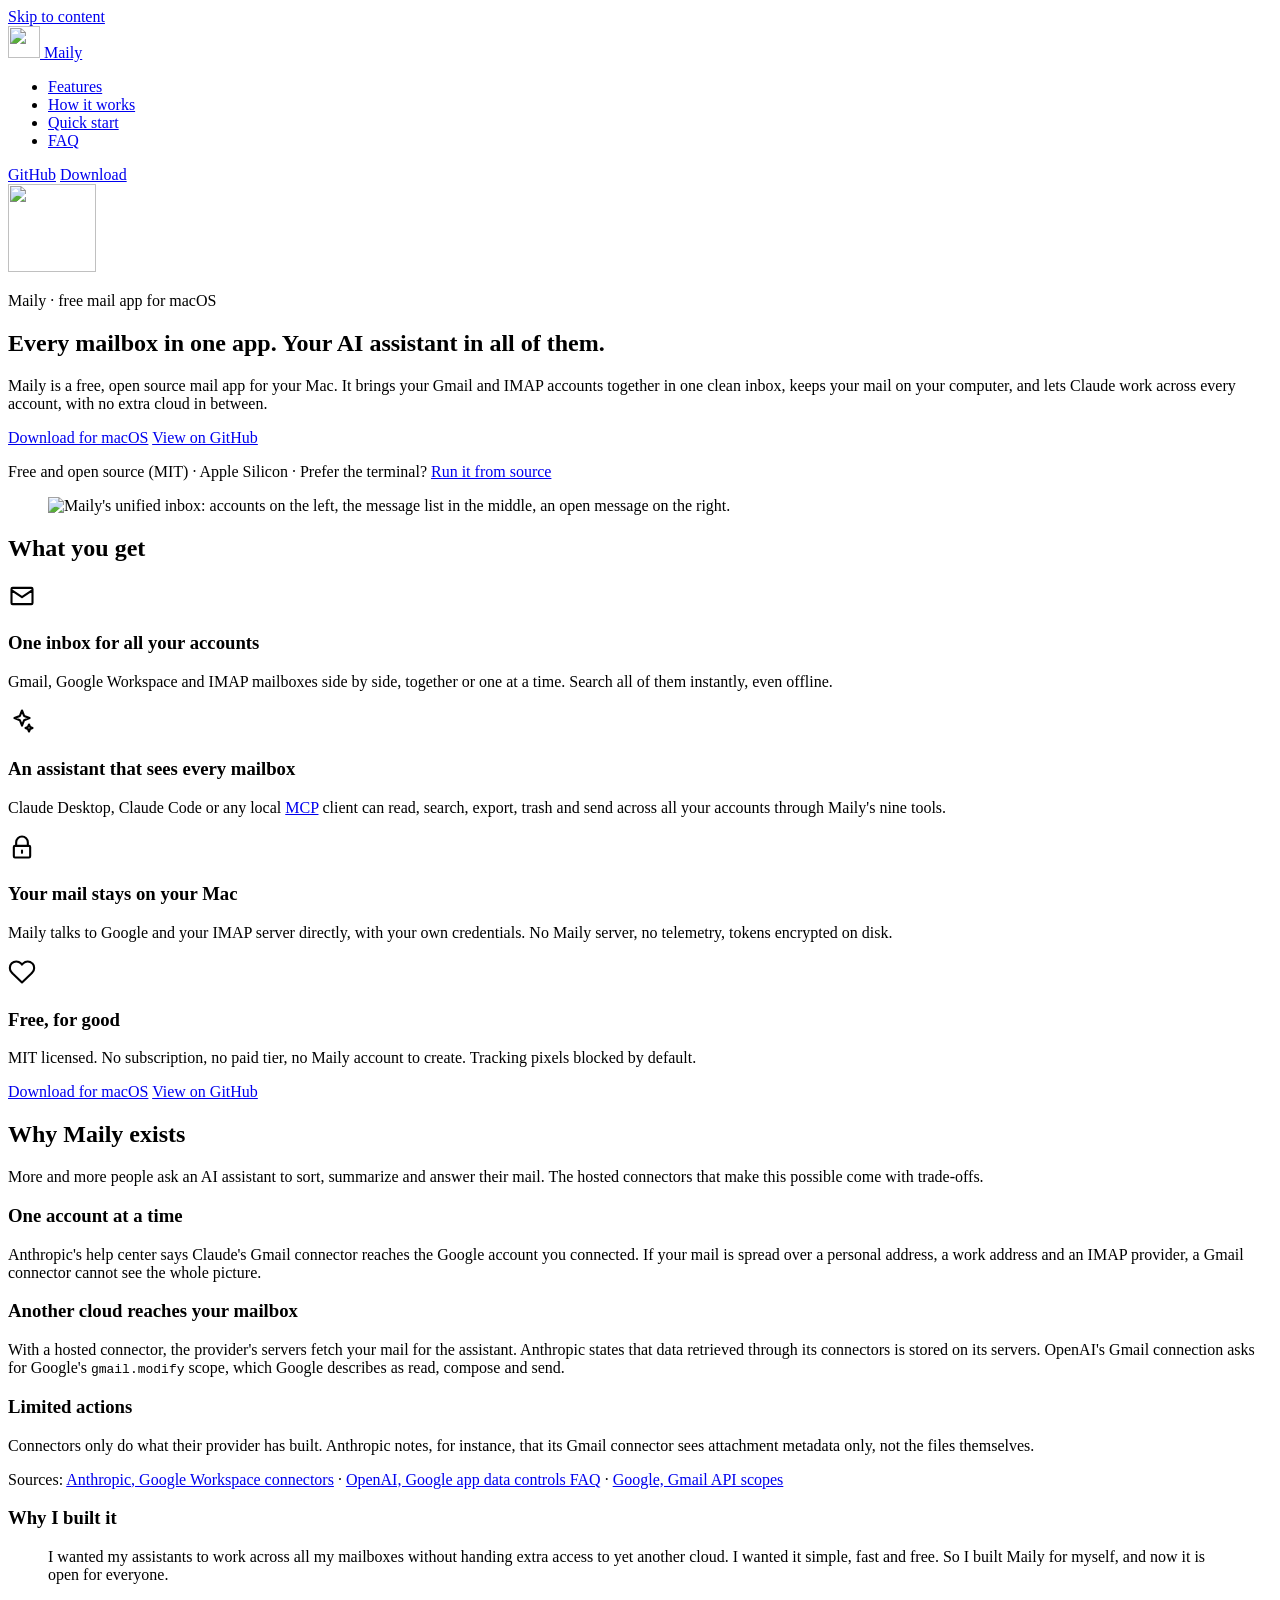
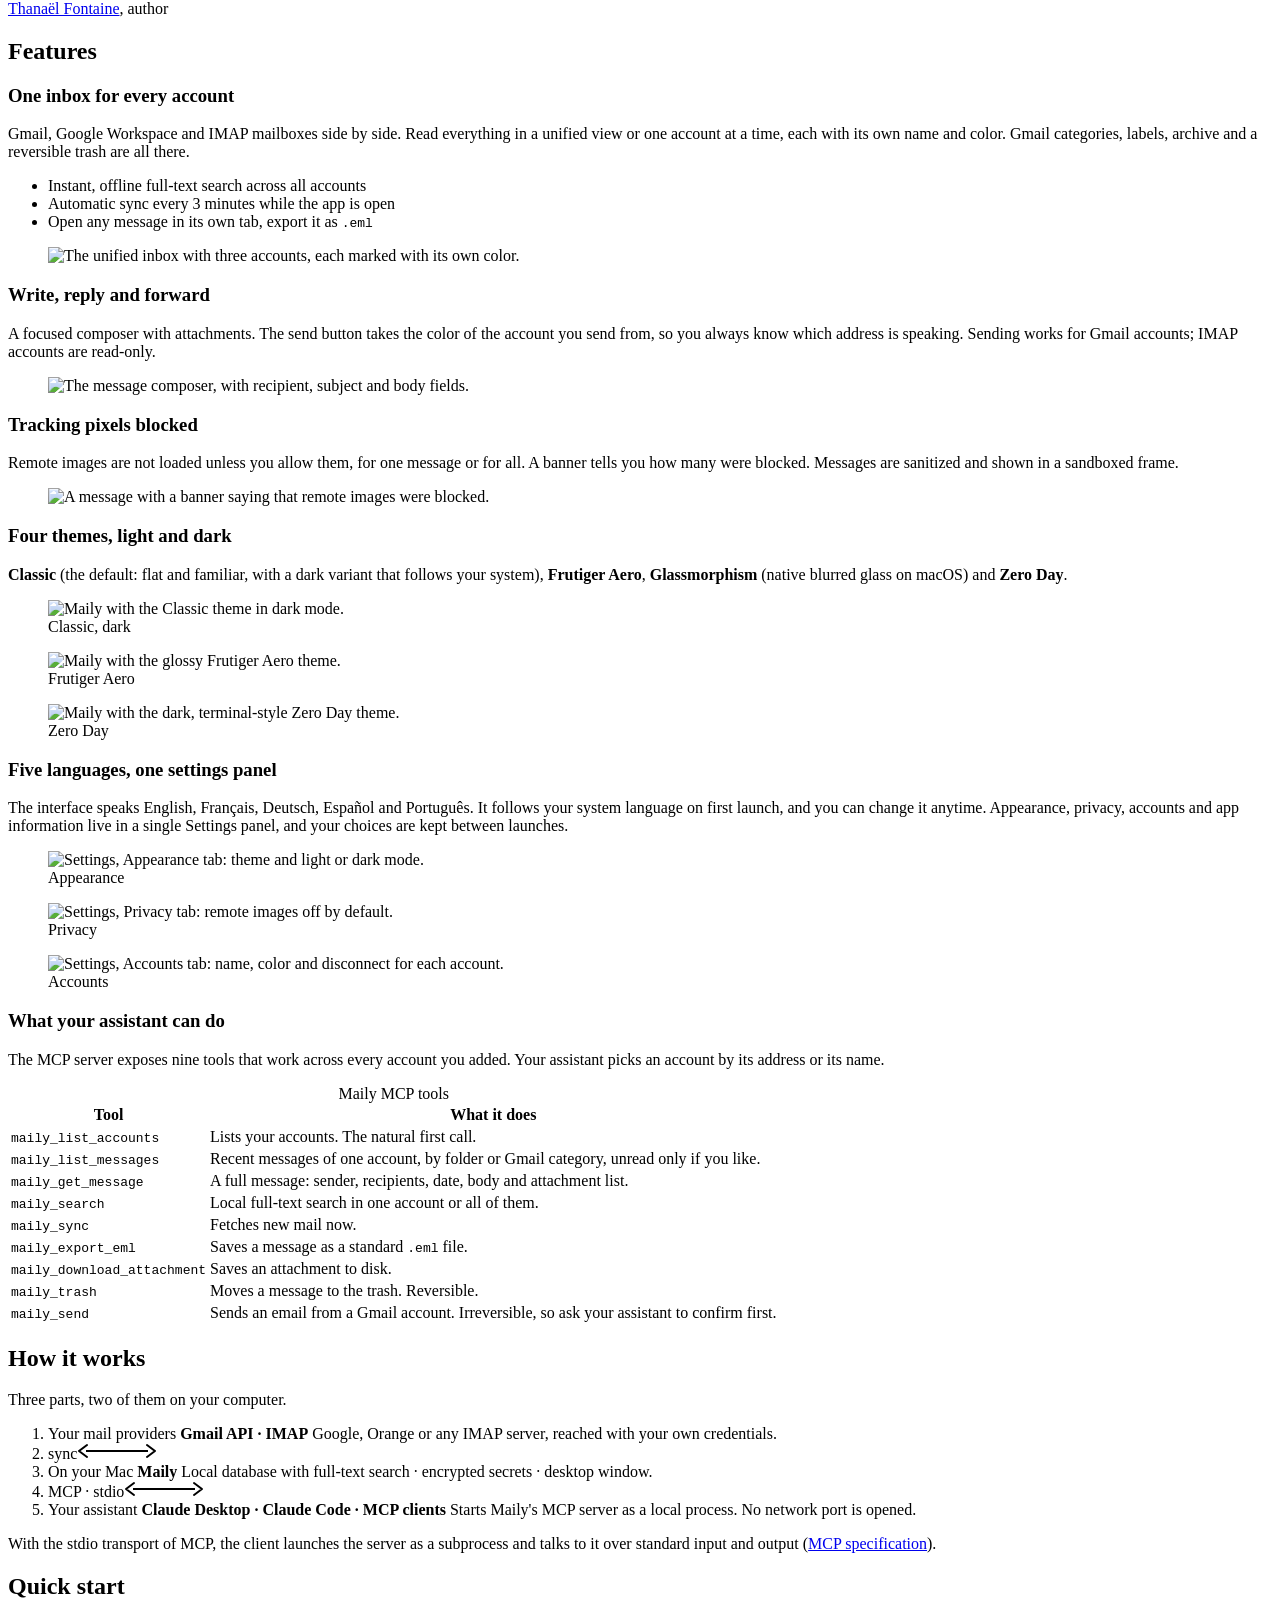
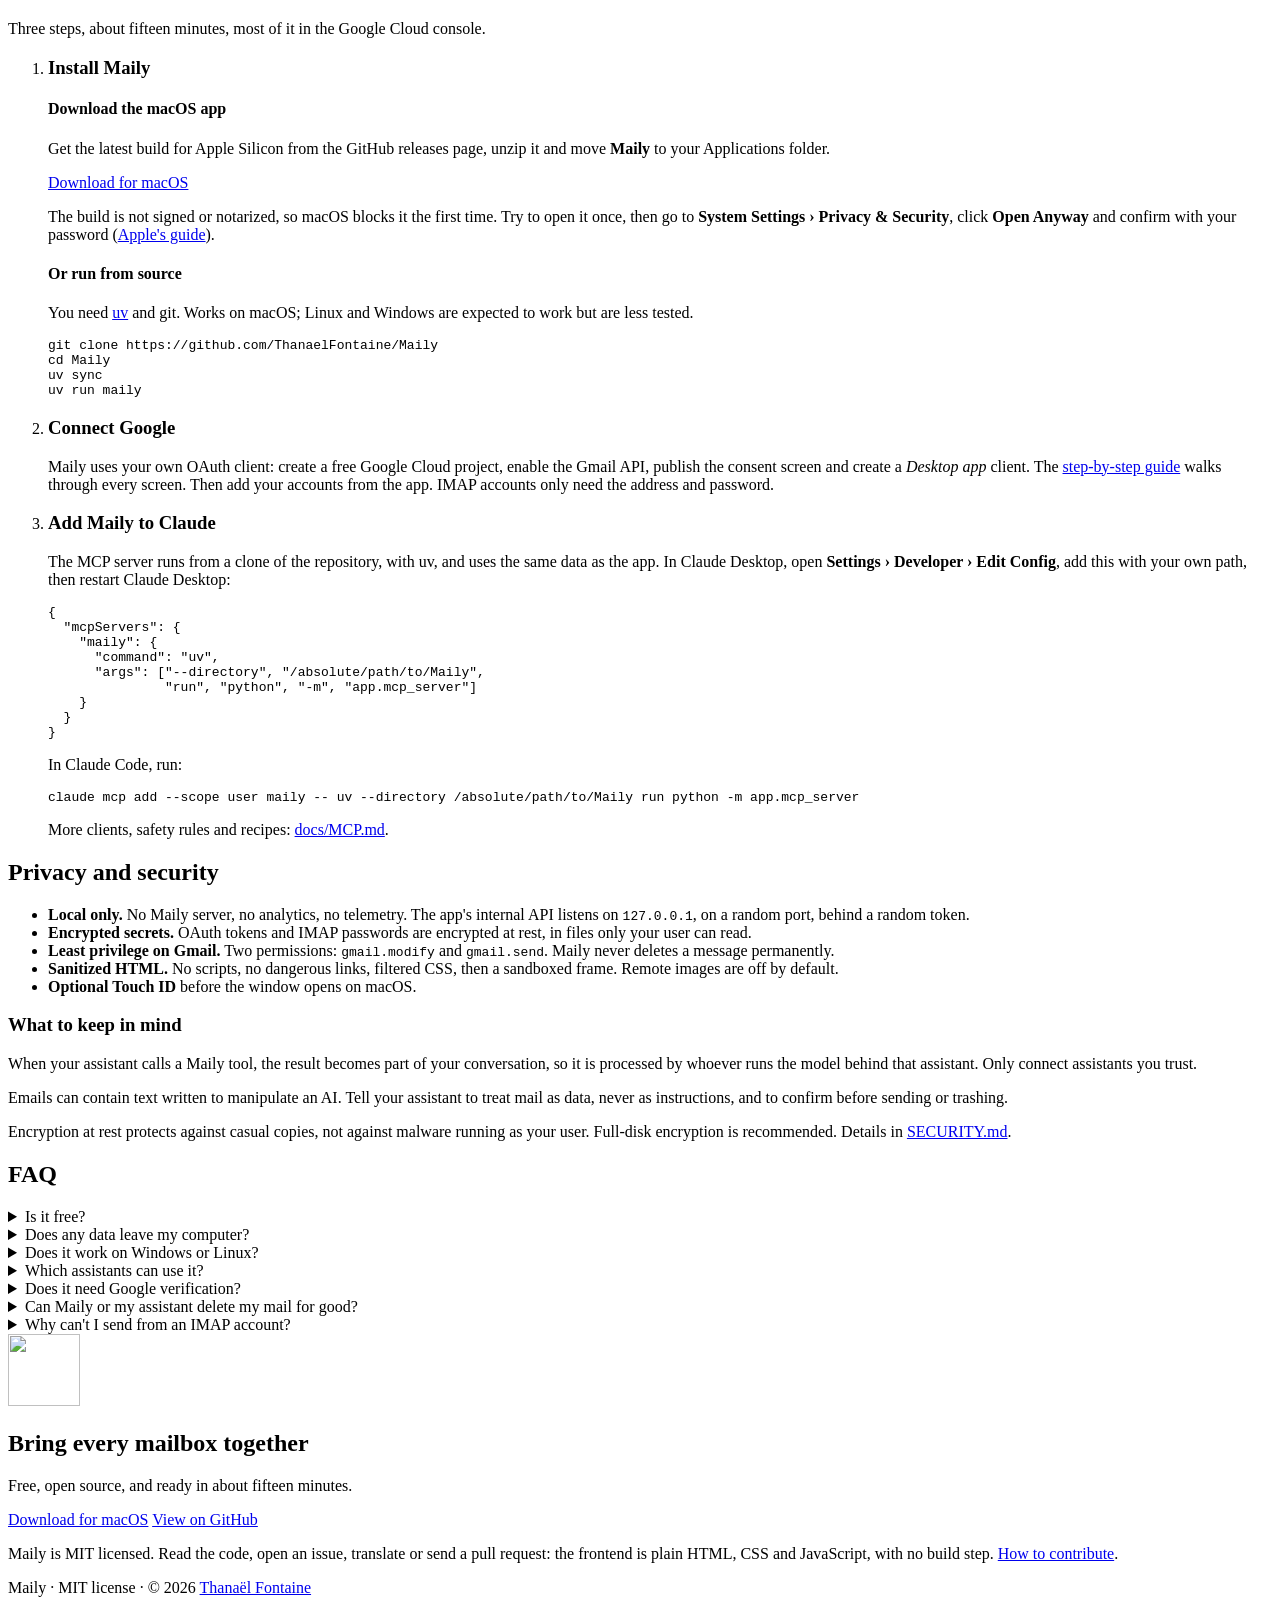
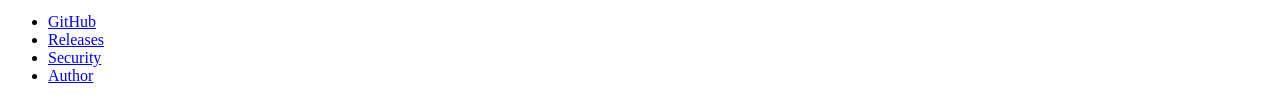
==== site/index.html @ cc97b1cb "Reshape the product page into a download-first narrative The hero now stands on its own (Maily icon," ====
<!doctype html>
<html lang="en">
<head>
  <meta charset="utf-8">
  <meta name="viewport" content="width=device-width, initial-scale=1">
  <title>Maily: every mailbox in one app, your AI assistant in all of them</title>
  <meta name="description" content="Maily is a free, open source mail app for your Mac. One clean inbox for your Gmail and IMAP accounts, your mail kept on your computer, and Claude working across every account through a local MCP server.">
  <link rel="canonical" href="https://maily.thanaelfontaine.eu/">
  <meta name="color-scheme" content="light dark">
  <meta name="theme-color" content="#ffffff" media="(prefers-color-scheme: light)">
  <meta name="theme-color" content="#1f1f1f" media="(prefers-color-scheme: dark)">
  <link rel="icon" href="/favicon.ico" sizes="any">
  <link rel="icon" href="/assets/favicon-32.png" type="image/png" sizes="32x32">
  <link rel="apple-touch-icon" href="/apple-touch-icon.png">

  <meta property="og:type" content="website">
  <meta property="og:site_name" content="Maily">
  <meta property="og:title" content="Maily: every mailbox in one app, your AI assistant in all of them">
  <meta property="og:description" content="A free, open source desktop mail app for Gmail and IMAP, with a local MCP server for Claude and other MCP clients.">
  <meta property="og:url" content="https://maily.thanaelfontaine.eu/">
  <meta property="og:image" content="https://maily.thanaelfontaine.eu/assets/og-image.png">
  <meta property="og:image:width" content="1200">
  <meta property="og:image:height" content="630">
  <meta property="og:image:alt" content="Maily: every mailbox in one app. Your AI assistant in all of them.">
  <meta name="twitter:card" content="summary_large_image">
  <meta name="twitter:title" content="Maily: every mailbox in one app, your AI assistant in all of them">
  <meta name="twitter:description" content="A free, open source desktop mail app for Gmail and IMAP, with a local MCP server for Claude and other MCP clients.">
  <meta name="twitter:image" content="https://maily.thanaelfontaine.eu/assets/og-image.png">
  <meta name="twitter:image:alt" content="Maily: every mailbox in one app. Your AI assistant in all of them.">

  <link rel="stylesheet" href="/styles.css">

  <script type="application/ld+json">
  {
    "@context": "https://schema.org",
    "@type": "SoftwareApplication",
    "name": "Maily",
    "description": "Free, open source desktop mail app for Gmail and IMAP that keeps your mail on your computer and exposes a local MCP server for AI assistants.",
    "url": "https://maily.thanaelfontaine.eu/",
    "image": "https://maily.thanaelfontaine.eu/assets/og-image.png",
    "screenshot": "https://maily.thanaelfontaine.eu/assets/classic-light.png",
    "applicationCategory": "CommunicationApplication",
    "operatingSystem": "macOS",
    "downloadUrl": "https://github.com/ThanaelFontaine/Maily/releases/latest",
    "license": "https://opensource.org/licenses/MIT",
    "isAccessibleForFree": true,
    "offers": {
      "@type": "Offer",
      "price": "0",
      "priceCurrency": "EUR"
    },
    "author": {
      "@type": "Person",
      "name": "Thanaël Fontaine",
      "url": "https://thanaelfontaine.eu"
    },
    "codeRepository": "https://github.com/ThanaelFontaine/Maily"
  }
  </script>
</head>
<body>
  <a class="skip" href="#main">Skip to content</a>

  <header class="topbar">
    <div class="wrap topbar-in">
      <a class="brand" href="/" aria-label="Maily, home">
        <img src="/assets/logo-96.png" width="32" height="32" alt="">
        <span>Maily</span>
      </a>
      <nav aria-label="Main">
        <ul class="nav">
          <li><a href="#features">Features</a></li>
          <li><a href="#how">How it works</a></li>
          <li><a href="#start">Quick start</a></li>
          <li><a href="#faq">FAQ</a></li>
        </ul>
      </nav>
      <div class="topbar-cta">
        <a class="btn btn-ghost btn-sm" href="https://github.com/ThanaelFontaine/Maily">GitHub</a>
        <a class="btn btn-primary btn-sm" href="https://github.com/ThanaelFontaine/Maily/releases/latest">Download</a>
      </div>
    </div>
  </header>

  <main id="main">

    <section class="hero" aria-labelledby="hero-title">
      <div class="wrap">
        <img class="hero-icon" src="/assets/icon-192.png" width="88" height="88" alt="">
        <p class="eyebrow">Maily · free mail app for macOS</p>
        <h1 id="hero-title">Every mailbox in one app. Your AI assistant in all of them.</h1>
        <p class="lead">Maily is a free, open source mail app for your Mac. It brings your Gmail and IMAP accounts together in one clean inbox, keeps your mail on your computer, and lets Claude work across every account, with no extra cloud in between.</p>
        <div class="cta">
          <a class="btn btn-primary btn-lg" href="https://github.com/ThanaelFontaine/Maily/releases/latest">Download for macOS</a>
          <a class="btn btn-ghost btn-lg" href="https://github.com/ThanaelFontaine/Maily">View on GitHub</a>
        </div>
        <p class="fine">Free and open source (MIT) · Apple Silicon · Prefer the terminal? <a href="#start">Run it from source</a></p>
        <figure class="hero-shot">
          <picture>
            <source srcset="/assets/classic-dark.png" media="(prefers-color-scheme: dark)">
            <img src="/assets/classic-light.png" width="1280" height="800" alt="Maily's unified inbox: accounts on the left, the message list in the middle, an open message on the right." fetchpriority="high">
          </picture>
        </figure>
      </div>
    </section>

    <section class="band" id="benefits" aria-labelledby="benefits-title">
      <div class="wrap">
        <h2 id="benefits-title">What you get</h2>
        <div class="benefits">
          <article class="benefit">
            <svg class="b-icon" viewBox="0 0 24 24" width="28" height="28" aria-hidden="true" focusable="false"><path d="M3 7l9 6 9-6M4 5h16a1 1 0 0 1 1 1v12a1 1 0 0 1-1 1H4a1 1 0 0 1-1-1V6a1 1 0 0 1 1-1z" fill="none" stroke="currentColor" stroke-width="1.8" stroke-linecap="round" stroke-linejoin="round"/></svg>
            <h3>One inbox for all your accounts</h3>
            <p>Gmail, Google Workspace and IMAP mailboxes side by side, together or one at a time. Search all of them instantly, even offline.</p>
          </article>
          <article class="benefit">
            <svg class="b-icon" viewBox="0 0 24 24" width="28" height="28" aria-hidden="true" focusable="false"><path d="M12 3l1.8 4.7L18.5 9.5l-4.7 1.8L12 16l-1.8-4.7L5.5 9.5l4.7-1.8zM18 15l.9 2.1L21 18l-2.1.9L18 21l-.9-2.1L15 18l2.1-.9z" fill="none" stroke="currentColor" stroke-width="1.8" stroke-linecap="round" stroke-linejoin="round"/></svg>
            <h3>An assistant that sees every mailbox</h3>
            <p>Claude Desktop, Claude Code or any local <a href="https://modelcontextprotocol.io/">MCP</a> client can read, search, export, trash and send across all your accounts through Maily's nine tools.</p>
          </article>
          <article class="benefit">
            <svg class="b-icon" viewBox="0 0 24 24" width="28" height="28" aria-hidden="true" focusable="false"><path d="M7 11V8a5 5 0 0 1 10 0v3M6 11h12a1 1 0 0 1 1 1v8a1 1 0 0 1-1 1H6a1 1 0 0 1-1-1v-8a1 1 0 0 1 1-1zM12 15v2" fill="none" stroke="currentColor" stroke-width="1.8" stroke-linecap="round" stroke-linejoin="round"/></svg>
            <h3>Your mail stays on your Mac</h3>
            <p>Maily talks to Google and your IMAP server directly, with your own credentials. No Maily server, no telemetry, tokens encrypted on disk.</p>
          </article>
          <article class="benefit">
            <svg class="b-icon" viewBox="0 0 24 24" width="28" height="28" aria-hidden="true" focusable="false"><path d="M20.8 4.6a5.5 5.5 0 0 0-7.8 0L12 5.7l-1-1.1a5.5 5.5 0 0 0-7.8 7.8l1 1.1L12 21l7.8-7.5 1-1.1a5.5 5.5 0 0 0 0-7.8z" fill="none" stroke="currentColor" stroke-width="1.8" stroke-linecap="round" stroke-linejoin="round"/></svg>
            <h3>Free, for good</h3>
            <p>MIT licensed. No subscription, no paid tier, no Maily account to create. Tracking pixels blocked by default.</p>
          </article>
        </div>
        <div class="cta center">
          <a class="btn btn-primary btn-lg" href="https://github.com/ThanaelFontaine/Maily/releases/latest">Download for macOS</a>
          <a class="btn btn-ghost btn-lg" href="https://github.com/ThanaelFontaine/Maily">View on GitHub</a>
        </div>
      </div>
    </section>

    <section class="section" id="why" aria-labelledby="why-title">
      <div class="wrap">
        <h2 id="why-title">Why Maily exists</h2>
        <p class="section-lead">More and more people ask an AI assistant to sort, summarize and answer their mail. The hosted connectors that make this possible come with trade-offs.</p>
        <div class="cards">
          <article class="card">
            <h3>One account at a time</h3>
            <p>Anthropic's help center says Claude's Gmail connector reaches the Google account you connected. If your mail is spread over a personal address, a work address and an IMAP provider, a Gmail connector cannot see the whole picture.</p>
          </article>
          <article class="card">
            <h3>Another cloud reaches your mailbox</h3>
            <p>With a hosted connector, the provider's servers fetch your mail for the assistant. Anthropic states that data retrieved through its connectors is stored on its servers. OpenAI's Gmail connection asks for Google's <code>gmail.modify</code> scope, which Google describes as read, compose and send.</p>
          </article>
          <article class="card">
            <h3>Limited actions</h3>
            <p>Connectors only do what their provider has built. Anthropic notes, for instance, that its Gmail connector sees attachment metadata only, not the files themselves.</p>
          </article>
        </div>
        <p class="sources">Sources: <a href="https://support.claude.com/en/articles/10166901-use-google-workspace-connectors">Anthropic, Google Workspace connectors</a> · <a href="https://help.openai.com/en/articles/10408842-google-app-data-controls-faq">OpenAI, Google app data controls FAQ</a> · <a href="https://developers.google.com/workspace/gmail/api/auth/scopes">Google, Gmail API scopes</a></p>
        <div class="why-quote">
          <aside class="quote" aria-labelledby="why-built">
            <h3 id="why-built">Why I built it</h3>
            <blockquote>
              <p>I wanted my assistants to work across all my mailboxes without handing extra access to yet another cloud. I wanted it simple, fast and free. So I built Maily for myself, and now it is open for everyone.</p>
            </blockquote>
            <p class="sig"><a href="https://thanaelfontaine.eu">Thanaël Fontaine</a>, author</p>
          </aside>
        </div>
      </div>
    </section>

    <section class="band" id="features" aria-labelledby="features-title">
      <div class="wrap">
        <h2 id="features-title">Features</h2>

        <div class="feature">
          <div class="feature-text">
            <h3>One inbox for every account</h3>
            <p>Gmail, Google Workspace and IMAP mailboxes side by side. Read everything in a unified view or one account at a time, each with its own name and color. Gmail categories, labels, archive and a reversible trash are all there.</p>
            <ul class="mini">
              <li>Instant, offline full-text search across all accounts</li>
              <li>Automatic sync every 3 minutes while the app is open</li>
              <li>Open any message in its own tab, export it as <code>.eml</code></li>
            </ul>
          </div>
          <figure class="shot">
            <img src="/assets/classic-light.png" width="1280" height="800" loading="lazy" alt="The unified inbox with three accounts, each marked with its own color.">
          </figure>
        </div>

        <div class="feature feature-rev">
          <div class="feature-text">
            <h3>Write, reply and forward</h3>
            <p>A focused composer with attachments. The send button takes the color of the account you send from, so you always know which address is speaking. Sending works for Gmail accounts; IMAP accounts are read-only.</p>
          </div>
          <figure class="shot">
            <img src="/assets/composer.png" width="1280" height="800" loading="lazy" alt="The message composer, with recipient, subject and body fields.">
          </figure>
        </div>

        <div class="feature">
          <div class="feature-text">
            <h3>Tracking pixels blocked</h3>
            <p>Remote images are not loaded unless you allow them, for one message or for all. A banner tells you how many were blocked. Messages are sanitized and shown in a sandboxed frame.</p>
          </div>
          <figure class="shot">
            <img src="/assets/remote-images-blocked.png" width="1280" height="800" loading="lazy" alt="A message with a banner saying that remote images were blocked.">
          </figure>
        </div>

        <h3 class="sub">Four themes, light and dark</h3>
        <p class="sub-lead"><strong>Classic</strong> (the default: flat and familiar, with a dark variant that follows your system), <strong>Frutiger Aero</strong>, <strong>Glassmorphism</strong> (native blurred glass on macOS) and <strong>Zero Day</strong>.</p>
        <div class="gallery">
          <figure>
            <img src="/assets/classic-dark.png" width="1280" height="800" loading="lazy" alt="Maily with the Classic theme in dark mode.">
            <figcaption>Classic, dark</figcaption>
          </figure>
          <figure>
            <img src="/assets/theme-aero.png" width="1280" height="800" loading="lazy" alt="Maily with the glossy Frutiger Aero theme.">
            <figcaption>Frutiger Aero</figcaption>
          </figure>
          <figure>
            <img src="/assets/theme-zeroday.png" width="1280" height="800" loading="lazy" alt="Maily with the dark, terminal-style Zero Day theme.">
            <figcaption>Zero Day</figcaption>
          </figure>
        </div>

        <h3 class="sub">Five languages, one settings panel</h3>
        <p class="sub-lead">The interface speaks <span lang="en">English</span>, <span lang="fr">Français</span>, <span lang="de">Deutsch</span>, <span lang="es">Español</span> and <span lang="pt">Português</span>. It follows your system language on first launch, and you can change it anytime. Appearance, privacy, accounts and app information live in a single Settings panel, and your choices are kept between launches.</p>
        <div class="gallery">
          <figure>
            <img src="/assets/settings-appearance.png" width="1280" height="800" loading="lazy" alt="Settings, Appearance tab: theme and light or dark mode.">
            <figcaption>Appearance</figcaption>
          </figure>
          <figure>
            <img src="/assets/settings-privacy.png" width="1280" height="800" loading="lazy" alt="Settings, Privacy tab: remote images off by default.">
            <figcaption>Privacy</figcaption>
          </figure>
          <figure>
            <img src="/assets/settings-accounts.png" width="1280" height="800" loading="lazy" alt="Settings, Accounts tab: name, color and disconnect for each account.">
            <figcaption>Accounts</figcaption>
          </figure>
        </div>

        <h3 class="sub" id="tools">What your assistant can do</h3>
        <p class="sub-lead">The MCP server exposes nine tools that work across every account you added. Your assistant picks an account by its address or its name.</p>
        <div class="table-wrap">
          <table class="tools">
            <caption class="sr-only">Maily MCP tools</caption>
            <thead>
              <tr><th scope="col">Tool</th><th scope="col">What it does</th></tr>
            </thead>
            <tbody>
              <tr><td><code>maily_list_accounts</code></td><td>Lists your accounts. The natural first call.</td></tr>
              <tr><td><code>maily_list_messages</code></td><td>Recent messages of one account, by folder or Gmail category, unread only if you like.</td></tr>
              <tr><td><code>maily_get_message</code></td><td>A full message: sender, recipients, date, body and attachment list.</td></tr>
              <tr><td><code>maily_search</code></td><td>Local full-text search in one account or all of them.</td></tr>
              <tr><td><code>maily_sync</code></td><td>Fetches new mail now.</td></tr>
              <tr><td><code>maily_export_eml</code></td><td>Saves a message as a standard <code>.eml</code> file.</td></tr>
              <tr><td><code>maily_download_attachment</code></td><td>Saves an attachment to disk.</td></tr>
              <tr><td><code>maily_trash</code></td><td>Moves a message to the trash. Reversible.</td></tr>
              <tr><td><code>maily_send</code></td><td>Sends an email from a Gmail account. Irreversible, so ask your assistant to confirm first.</td></tr>
            </tbody>
          </table>
        </div>
      </div>
    </section>

    <section class="section" id="how" aria-labelledby="how-title">
      <div class="wrap">
        <h2 id="how-title">How it works</h2>
        <p class="section-lead">Three parts, two of them on your computer.</p>
        <ol class="flow" aria-label="Data flow from your mail providers to your assistant">
          <li class="node">
            <span class="node-tag">Your mail providers</span>
            <strong>Gmail API · IMAP</strong>
            <span>Google, Orange or any IMAP server, reached with your own credentials.</span>
          </li>
          <li class="arrow" aria-hidden="true"><span>sync</span><svg viewBox="0 0 80 16" width="80" height="16" focusable="false"><path d="M9 8h62" stroke="currentColor" stroke-width="2" fill="none"/><path d="M10 2 2 8l8 6M70 2l8 6-8 6" stroke="currentColor" stroke-width="2" fill="none" stroke-linejoin="round" stroke-linecap="round"/></svg></li>
          <li class="node node-main">
            <span class="node-tag">On your Mac</span>
            <strong>Maily</strong>
            <span>Local database with full-text search · encrypted secrets · desktop window.</span>
          </li>
          <li class="arrow" aria-hidden="true"><span>MCP · stdio</span><svg viewBox="0 0 80 16" width="80" height="16" focusable="false"><path d="M9 8h62" stroke="currentColor" stroke-width="2" fill="none"/><path d="M10 2 2 8l8 6M70 2l8 6-8 6" stroke="currentColor" stroke-width="2" fill="none" stroke-linejoin="round" stroke-linecap="round"/></svg></li>
          <li class="node">
            <span class="node-tag">Your assistant</span>
            <strong>Claude Desktop · Claude Code · MCP clients</strong>
            <span>Starts Maily's MCP server as a local process. No network port is opened.</span>
          </li>
        </ol>
        <p class="note">With the stdio transport of MCP, the client launches the server as a subprocess and talks to it over standard input and output (<a href="https://modelcontextprotocol.io/specification/2025-06-18/basic/transports">MCP specification</a>).</p>
      </div>
    </section>

    <section class="band" id="start" aria-labelledby="start-title">
      <div class="wrap">
        <h2 id="start-title">Quick start</h2>
        <p class="section-lead">Three steps, about fifteen minutes, most of it in the Google Cloud console.</p>

        <ol class="steps">
          <li class="step">
            <h3>Install Maily</h3>
            <div class="choice">
              <div>
                <h4>Download the macOS app</h4>
                <p>Get the latest build for Apple Silicon from the GitHub releases page, unzip it and move <strong>Maily</strong> to your Applications folder.</p>
                <p><a class="btn btn-primary" href="https://github.com/ThanaelFontaine/Maily/releases/latest">Download for macOS</a></p>
                <p class="small">The build is not signed or notarized, so macOS blocks it the first time. Try to open it once, then go to <strong>System Settings › Privacy &amp; Security</strong>, click <strong>Open Anyway</strong> and confirm with your password (<a href="https://support.apple.com/guide/mac-help/open-a-mac-app-from-an-unknown-developer-mh40616/mac">Apple's guide</a>).</p>
              </div>
              <div>
                <h4>Or run from source</h4>
                <p>You need <a href="https://docs.astral.sh/uv/">uv</a> and git. Works on macOS; Linux and Windows are expected to work but are less tested.</p>
<pre><code>git clone https://github.com/ThanaelFontaine/Maily
cd Maily
uv sync
uv run maily</code></pre>
              </div>
            </div>
          </li>
          <li class="step">
            <h3>Connect Google</h3>
            <p>Maily uses your own OAuth client: create a free Google Cloud project, enable the Gmail API, publish the consent screen and create a <em>Desktop app</em> client. The <a href="https://github.com/ThanaelFontaine/Maily/blob/main/docs/GOOGLE_CLOUD_SETUP.md">step-by-step guide</a> walks through every screen. Then add your accounts from the app. IMAP accounts only need the address and password.</p>
          </li>
          <li class="step">
            <h3>Add Maily to Claude</h3>
            <p>The MCP server runs from a clone of the repository, with uv, and uses the same data as the app. In Claude Desktop, open <strong>Settings › Developer › Edit Config</strong>, add this with your own path, then restart Claude Desktop:</p>
<pre><code>{
  "mcpServers": {
    "maily": {
      "command": "uv",
      "args": ["--directory", "/absolute/path/to/Maily",
               "run", "python", "-m", "app.mcp_server"]
    }
  }
}</code></pre>
            <p>In Claude Code, run:</p>
<pre><code>claude mcp add --scope user maily -- uv --directory /absolute/path/to/Maily run python -m app.mcp_server</code></pre>
            <p class="small">More clients, safety rules and recipes: <a href="https://github.com/ThanaelFontaine/Maily/blob/main/docs/MCP.md">docs/MCP.md</a>.</p>
          </li>
        </ol>
      </div>
    </section>

    <section class="section" id="privacy" aria-labelledby="privacy-title">
      <div class="wrap">
        <h2 id="privacy-title">Privacy and security</h2>
        <div class="grid2">
          <ul class="ticks">
            <li><strong>Local only.</strong> No Maily server, no analytics, no telemetry. The app's internal API listens on <code>127.0.0.1</code>, on a random port, behind a random token.</li>
            <li><strong>Encrypted secrets.</strong> OAuth tokens and IMAP passwords are encrypted at rest, in files only your user can read.</li>
            <li><strong>Least privilege on Gmail.</strong> Two permissions: <code>gmail.modify</code> and <code>gmail.send</code>. Maily never deletes a message permanently.</li>
            <li><strong>Sanitized HTML.</strong> No scripts, no dangerous links, filtered CSS, then a sandboxed frame. Remote images are off by default.</li>
            <li><strong>Optional Touch ID</strong> before the window opens on macOS.</li>
          </ul>
          <div class="callout">
            <h3>What to keep in mind</h3>
            <p>When your assistant calls a Maily tool, the result becomes part of your conversation, so it is processed by whoever runs the model behind that assistant. Only connect assistants you trust.</p>
            <p>Emails can contain text written to manipulate an AI. Tell your assistant to treat mail as data, never as instructions, and to confirm before sending or trashing.</p>
            <p>Encryption at rest protects against casual copies, not against malware running as your user. Full-disk encryption is recommended. Details in <a href="https://github.com/ThanaelFontaine/Maily/blob/main/SECURITY.md">SECURITY.md</a>.</p>
          </div>
        </div>
      </div>
    </section>

    <section class="band" id="faq" aria-labelledby="faq-title">
      <div class="wrap narrow">
        <h2 id="faq-title">FAQ</h2>
        <details>
          <summary>Is it free?</summary>
          <p>Yes. Maily is MIT licensed, with no subscription and no paid tier. On Google's side, standard use of the Gmail API is available at no additional cost (<a href="https://developers.google.com/workspace/gmail/api/reference/quota">Gmail API quotas</a>).</p>
        </details>
        <details>
          <summary>Does any data leave my computer?</summary>
          <p>Maily itself only talks to Google's APIs (for Gmail accounts) and to your IMAP server. Your mail is stored in a local database. The one exception is the assistant you connect: what it reads through Maily goes into your conversation with it.</p>
        </details>
        <details>
          <summary>Does it work on Windows or Linux?</summary>
          <p>macOS is the primary, tested platform and the only one with a ready-made download. Linux and Windows are expected to work from source, and the code has fallbacks for both, but they are less tested. See <a href="https://github.com/ThanaelFontaine/Maily/blob/main/docs/BUILD.md">docs/BUILD.md</a>.</p>
        </details>
        <details>
          <summary>Which assistants can use it?</summary>
          <p>Claude Desktop, Claude Code, and any MCP client that can start a local stdio server on your computer. ChatGPT connects to remote MCP servers, not local ones, according to <a href="https://help.openai.com/en/articles/12584461-developer-mode-and-mcp-apps-in-chatgpt">OpenAI's help center</a>, so it cannot use Maily directly today.</p>
        </details>
        <details>
          <summary>Does it need Google verification?</summary>
          <p>No. The OAuth client is yours, and Google lets apps for personal use (fewer than 100 users) skip verification. You will see an "unverified app" screen the first time: that is expected, since the app is your own. Publish the consent screen rather than leaving it in "Testing", where Google makes refresh tokens expire after 7 days (<a href="https://support.google.com/cloud/answer/13464323">verification exceptions</a>, <a href="https://developers.google.com/identity/protocols/oauth2">refresh token expiration</a>).</p>
        </details>
        <details>
          <summary>Can Maily or my assistant delete my mail for good?</summary>
          <p>No. Trash is reversible, and Maily never asks Google for permanent deletion. Disconnecting an account only removes Maily's local copy and secrets; your mailbox is untouched.</p>
        </details>
        <details>
          <summary>Why can't I send from an IMAP account?</summary>
          <p>IMAP reads mail; sending would need SMTP, which Maily does not implement yet. Contributions are welcome.</p>
        </details>
      </div>
    </section>

    <section class="final" id="download" aria-labelledby="final-title">
      <div class="wrap narrow center">
        <img src="/assets/icon-192.png" width="72" height="72" alt="" loading="lazy">
        <h2 id="final-title">Bring every mailbox together</h2>
        <p class="lead">Free, open source, and ready in about fifteen minutes.</p>
        <div class="cta center">
          <a class="btn btn-primary btn-lg" href="https://github.com/ThanaelFontaine/Maily/releases/latest">Download for macOS</a>
          <a class="btn btn-ghost btn-lg" href="https://github.com/ThanaelFontaine/Maily">View on GitHub</a>
        </div>
        <p class="fine">Maily is MIT licensed. Read the code, open an issue, translate or send a pull request: the frontend is plain HTML, CSS and JavaScript, with no build step. <a href="https://github.com/ThanaelFontaine/Maily/blob/main/CONTRIBUTING.md">How to contribute</a>.</p>
      </div>
    </section>

  </main>

  <footer class="footer">
    <div class="wrap footer-in">
      <p>Maily · MIT license · © 2026 <a href="https://thanaelfontaine.eu">Thanaël Fontaine</a></p>
      <ul>
        <li><a href="https://github.com/ThanaelFontaine/Maily">GitHub</a></li>
        <li><a href="https://github.com/ThanaelFontaine/Maily/releases/latest">Releases</a></li>
        <li><a href="https://github.com/ThanaelFontaine/Maily/blob/main/SECURITY.md">Security</a></li>
        <li><a href="https://thanaelfontaine.eu">Author</a></li>
      </ul>
    </div>
  </footer>
</body>
</html>
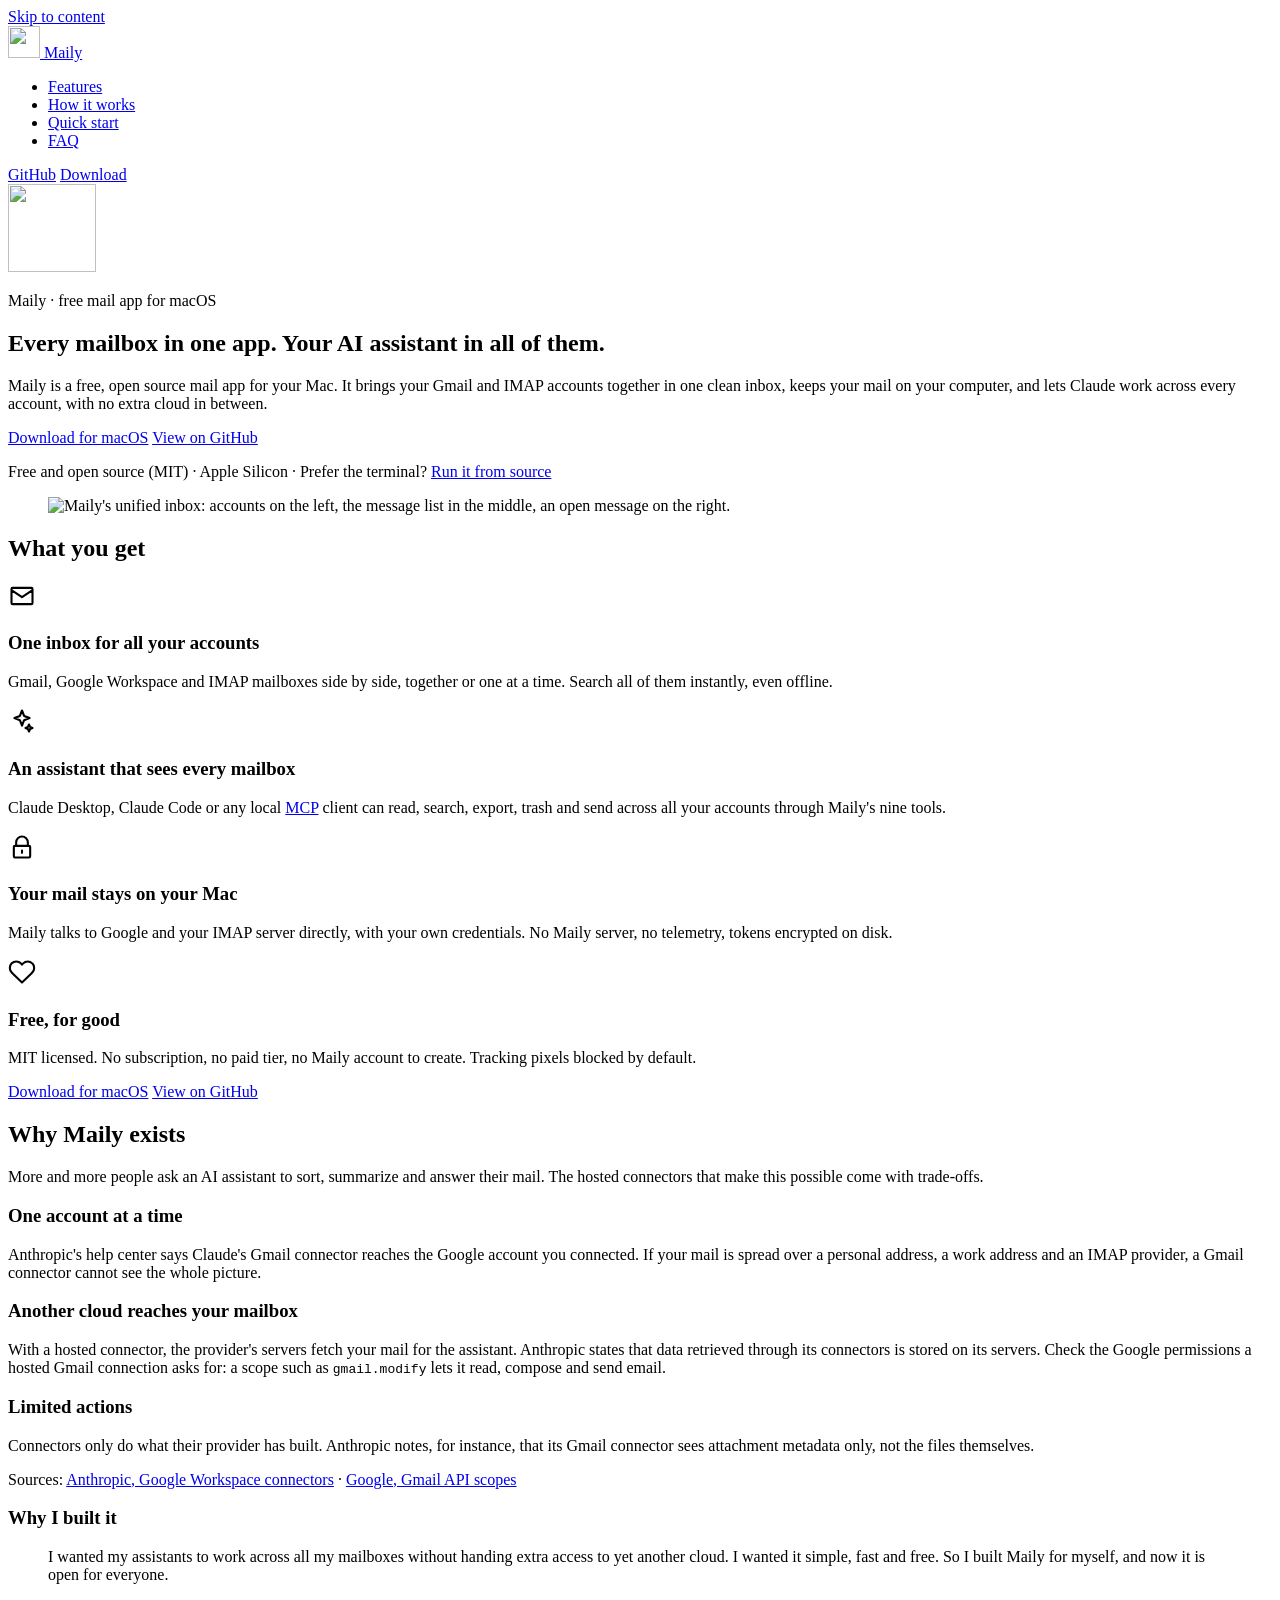
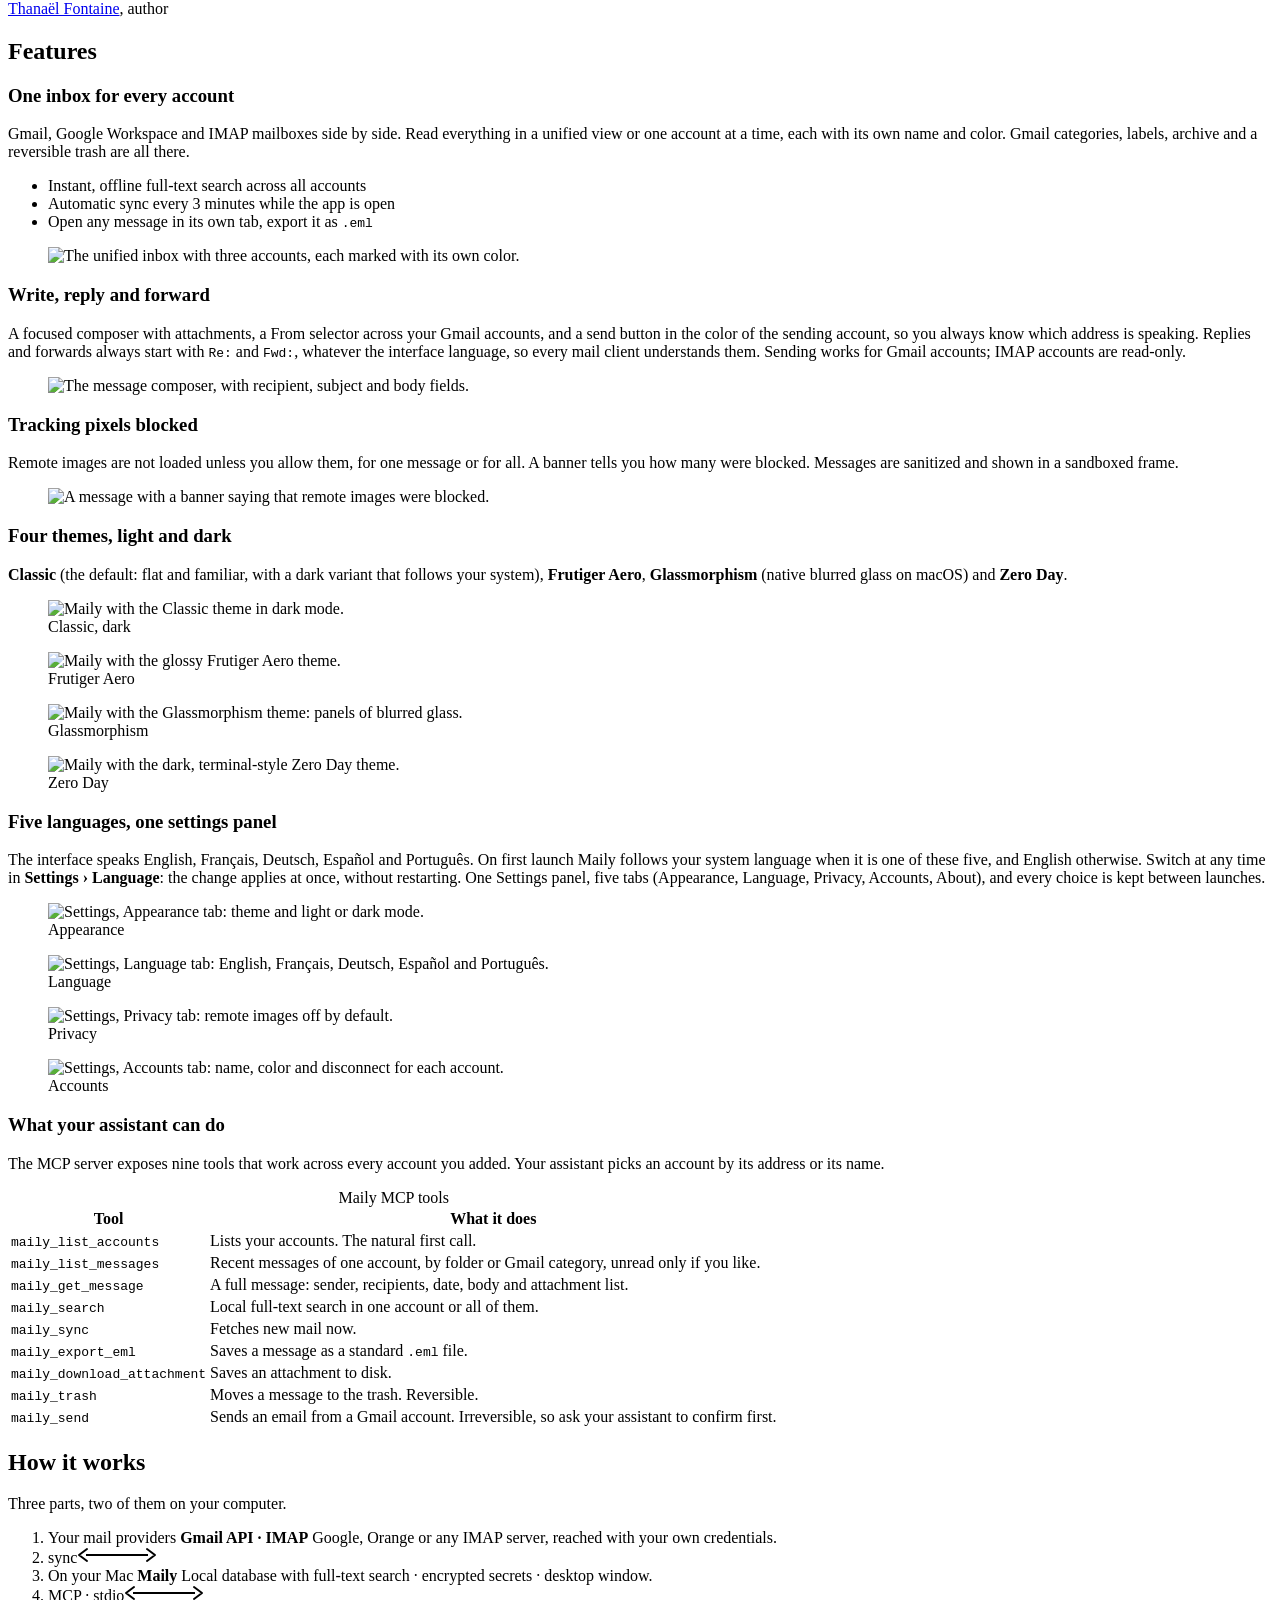
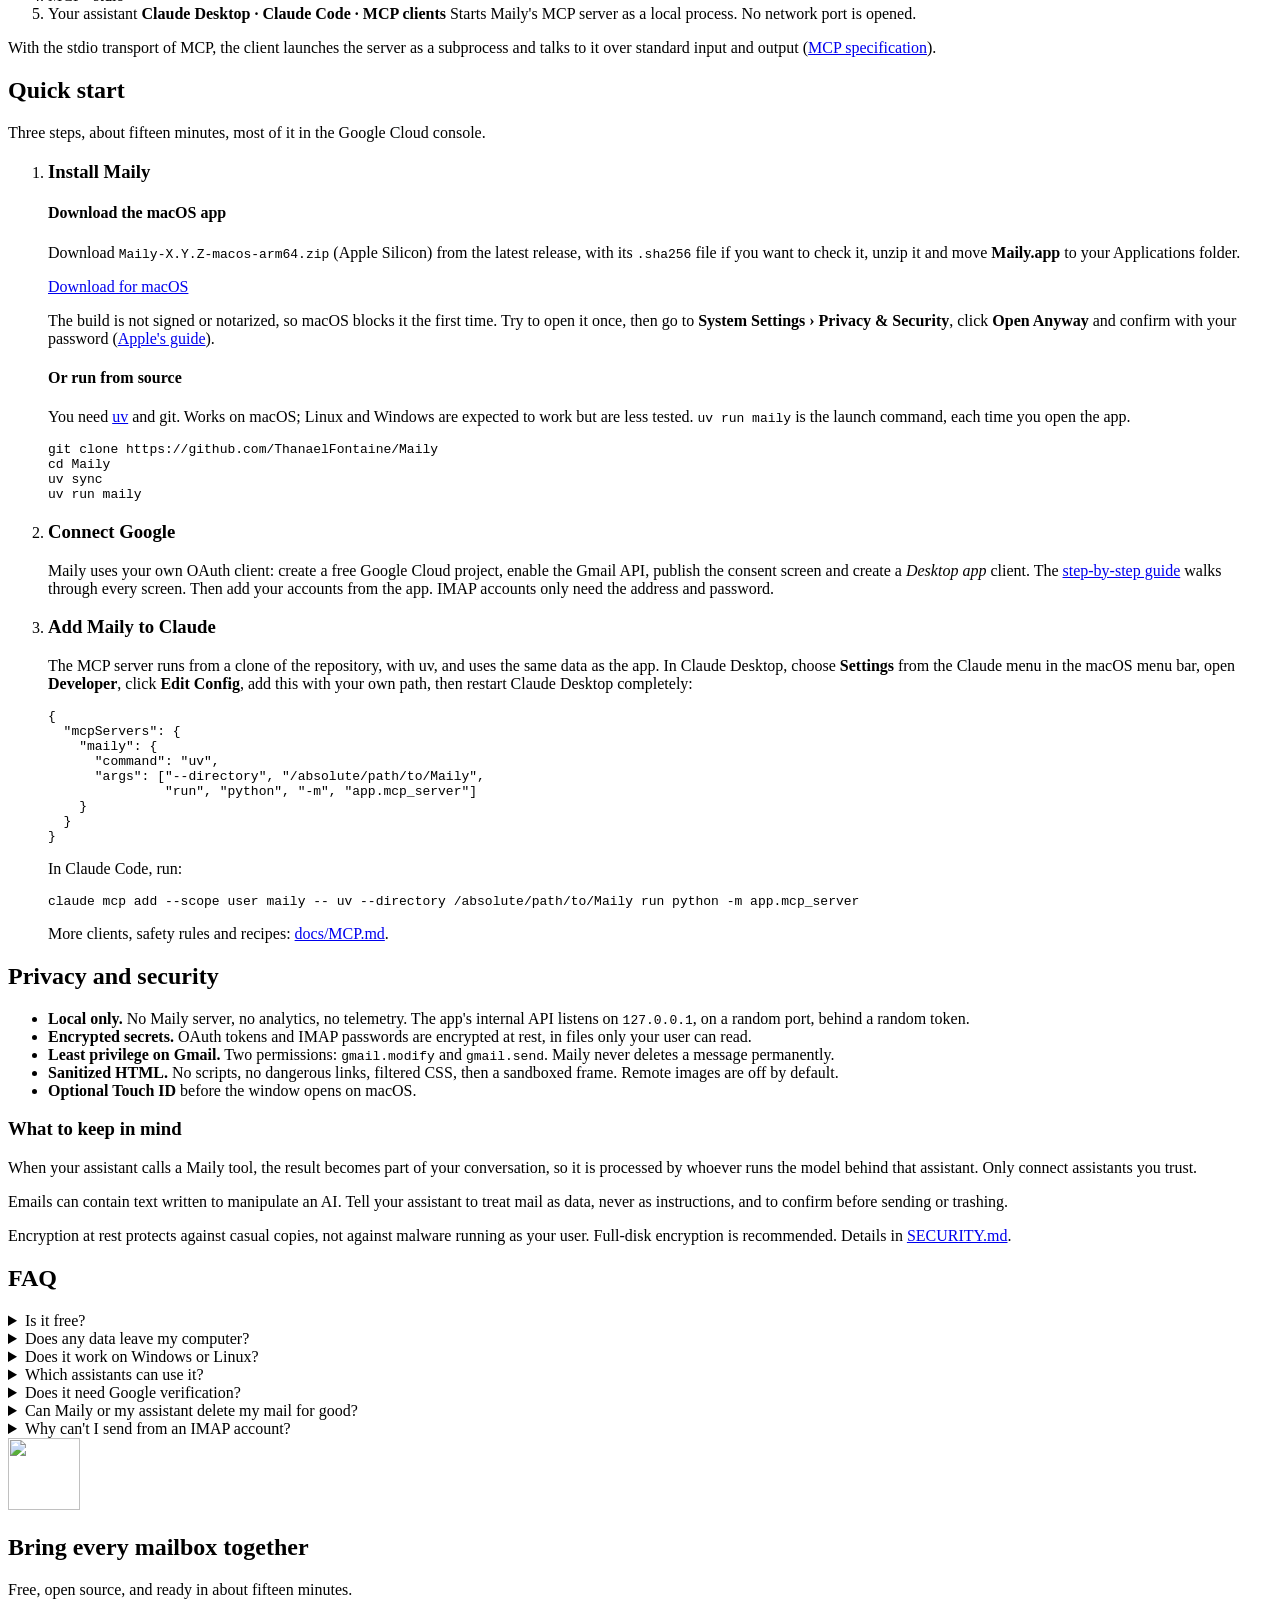
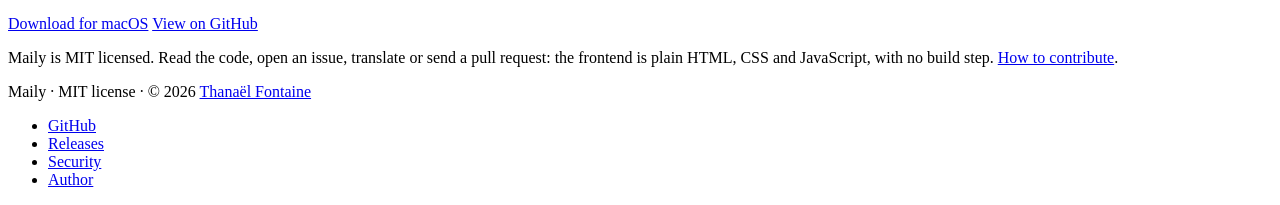
==== commit 9745c0f6: "Refresh the product page with the 0.7.0 screenshots and README - Regenerate site/assets from the Eng" ====
--- a/site/index.html
+++ b/site/index.html
@@ -147,14 +147,14 @@
           </article>
           <article class="card">
             <h3>Another cloud reaches your mailbox</h3>
-            <p>With a hosted connector, the provider's servers fetch your mail for the assistant. Anthropic states that data retrieved through its connectors is stored on its servers. OpenAI's Gmail connection asks for Google's <code>gmail.modify</code> scope, which Google describes as read, compose and send.</p>
+            <p>With a hosted connector, the provider's servers fetch your mail for the assistant. Anthropic states that data retrieved through its connectors is stored on its servers. Check the Google permissions a hosted Gmail connection asks for: a scope such as <code>gmail.modify</code> lets it read, compose and send email.</p>
           </article>
           <article class="card">
             <h3>Limited actions</h3>
             <p>Connectors only do what their provider has built. Anthropic notes, for instance, that its Gmail connector sees attachment metadata only, not the files themselves.</p>
           </article>
         </div>
-        <p class="sources">Sources: <a href="https://support.claude.com/en/articles/10166901-use-google-workspace-connectors">Anthropic, Google Workspace connectors</a> · <a href="https://help.openai.com/en/articles/10408842-google-app-data-controls-faq">OpenAI, Google app data controls FAQ</a> · <a href="https://developers.google.com/workspace/gmail/api/auth/scopes">Google, Gmail API scopes</a></p>
+        <p class="sources">Sources: <a href="https://support.claude.com/en/articles/10166901-use-google-workspace-connectors">Anthropic, Google Workspace connectors</a> · <a href="https://developers.google.com/workspace/gmail/api/auth/scopes">Google, Gmail API scopes</a></p>
         <div class="why-quote">
           <aside class="quote" aria-labelledby="why-built">
             <h3 id="why-built">Why I built it</h3>
@@ -189,7 +189,7 @@
         <div class="feature feature-rev">
           <div class="feature-text">
             <h3>Write, reply and forward</h3>
-            <p>A focused composer with attachments. The send button takes the color of the account you send from, so you always know which address is speaking. Sending works for Gmail accounts; IMAP accounts are read-only.</p>
+            <p>A focused composer with attachments, a From selector across your Gmail accounts, and a send button in the color of the sending account, so you always know which address is speaking. Replies and forwards always start with <code>Re:</code> and <code>Fwd:</code>, whatever the interface language, so every mail client understands them. Sending works for Gmail accounts; IMAP accounts are read-only.</p>
           </div>
           <figure class="shot">
             <img src="/assets/composer.png" width="1280" height="800" loading="lazy" alt="The message composer, with recipient, subject and body fields.">
@@ -208,7 +208,7 @@
 
         <h3 class="sub">Four themes, light and dark</h3>
         <p class="sub-lead"><strong>Classic</strong> (the default: flat and familiar, with a dark variant that follows your system), <strong>Frutiger Aero</strong>, <strong>Glassmorphism</strong> (native blurred glass on macOS) and <strong>Zero Day</strong>.</p>
-        <div class="gallery">
+        <div class="gallery gallery-2">
           <figure>
             <img src="/assets/classic-dark.png" width="1280" height="800" loading="lazy" alt="Maily with the Classic theme in dark mode.">
             <figcaption>Classic, dark</figcaption>
@@ -218,17 +218,25 @@
             <figcaption>Frutiger Aero</figcaption>
           </figure>
           <figure>
+            <img src="/assets/theme-glass.png" width="1280" height="800" loading="lazy" alt="Maily with the Glassmorphism theme: panels of blurred glass.">
+            <figcaption>Glassmorphism</figcaption>
+          </figure>
+          <figure>
             <img src="/assets/theme-zeroday.png" width="1280" height="800" loading="lazy" alt="Maily with the dark, terminal-style Zero Day theme.">
             <figcaption>Zero Day</figcaption>
           </figure>
         </div>
 
         <h3 class="sub">Five languages, one settings panel</h3>
-        <p class="sub-lead">The interface speaks <span lang="en">English</span>, <span lang="fr">Français</span>, <span lang="de">Deutsch</span>, <span lang="es">Español</span> and <span lang="pt">Português</span>. It follows your system language on first launch, and you can change it anytime. Appearance, privacy, accounts and app information live in a single Settings panel, and your choices are kept between launches.</p>
-        <div class="gallery">
+        <p class="sub-lead">The interface speaks <span lang="en">English</span>, <span lang="fr">Français</span>, <span lang="de">Deutsch</span>, <span lang="es">Español</span> and <span lang="pt">Português</span>. On first launch Maily follows your system language when it is one of these five, and English otherwise. Switch at any time in <strong>Settings › Language</strong>: the change applies at once, without restarting. One Settings panel, five tabs (Appearance, Language, Privacy, Accounts, About), and every choice is kept between launches.</p>
+        <div class="gallery gallery-2">
           <figure>
             <img src="/assets/settings-appearance.png" width="1280" height="800" loading="lazy" alt="Settings, Appearance tab: theme and light or dark mode.">
             <figcaption>Appearance</figcaption>
+          </figure>
+          <figure>
+            <img src="/assets/settings-language.png" width="1280" height="800" loading="lazy" alt="Settings, Language tab: English, Français, Deutsch, Español and Português.">
+            <figcaption>Language</figcaption>
           </figure>
           <figure>
             <img src="/assets/settings-privacy.png" width="1280" height="800" loading="lazy" alt="Settings, Privacy tab: remote images off by default.">
@@ -302,13 +310,13 @@
             <div class="choice">
               <div>
                 <h4>Download the macOS app</h4>
-                <p>Get the latest build for Apple Silicon from the GitHub releases page, unzip it and move <strong>Maily</strong> to your Applications folder.</p>
+                <p>Download <code>Maily-X.Y.Z-macos-arm64.zip</code> (Apple Silicon) from the latest release, with its <code>.sha256</code> file if you want to check it, unzip it and move <strong>Maily.app</strong> to your Applications folder.</p>
                 <p><a class="btn btn-primary" href="https://github.com/ThanaelFontaine/Maily/releases/latest">Download for macOS</a></p>
                 <p class="small">The build is not signed or notarized, so macOS blocks it the first time. Try to open it once, then go to <strong>System Settings › Privacy &amp; Security</strong>, click <strong>Open Anyway</strong> and confirm with your password (<a href="https://support.apple.com/guide/mac-help/open-a-mac-app-from-an-unknown-developer-mh40616/mac">Apple's guide</a>).</p>
               </div>
               <div>
                 <h4>Or run from source</h4>
-                <p>You need <a href="https://docs.astral.sh/uv/">uv</a> and git. Works on macOS; Linux and Windows are expected to work but are less tested.</p>
+                <p>You need <a href="https://docs.astral.sh/uv/">uv</a> and git. Works on macOS; Linux and Windows are expected to work but are less tested. <code>uv run maily</code> is the launch command, each time you open the app.</p>
 <pre><code>git clone https://github.com/ThanaelFontaine/Maily
 cd Maily
 uv sync
@@ -322,7 +330,7 @@
           </li>
           <li class="step">
             <h3>Add Maily to Claude</h3>
-            <p>The MCP server runs from a clone of the repository, with uv, and uses the same data as the app. In Claude Desktop, open <strong>Settings › Developer › Edit Config</strong>, add this with your own path, then restart Claude Desktop:</p>
+            <p>The MCP server runs from a clone of the repository, with uv, and uses the same data as the app. In Claude Desktop, choose <strong>Settings</strong> from the Claude menu in the macOS menu bar, open <strong>Developer</strong>, click <strong>Edit Config</strong>, add this with your own path, then restart Claude Desktop completely:</p>
 <pre><code>{
   "mcpServers": {
     "maily": {
@@ -378,7 +386,7 @@
         </details>
         <details>
           <summary>Which assistants can use it?</summary>
-          <p>Claude Desktop, Claude Code, and any MCP client that can start a local stdio server on your computer. ChatGPT connects to remote MCP servers, not local ones, according to <a href="https://help.openai.com/en/articles/12584461-developer-mode-and-mcp-apps-in-chatgpt">OpenAI's help center</a>, so it cannot use Maily directly today.</p>
+          <p>Claude Desktop, Claude Code, and any MCP client that can start a local stdio server on your computer. Assistants that only accept remote connectors cannot start it.</p>
         </details>
         <details>
           <summary>Does it need Google verification?</summary>
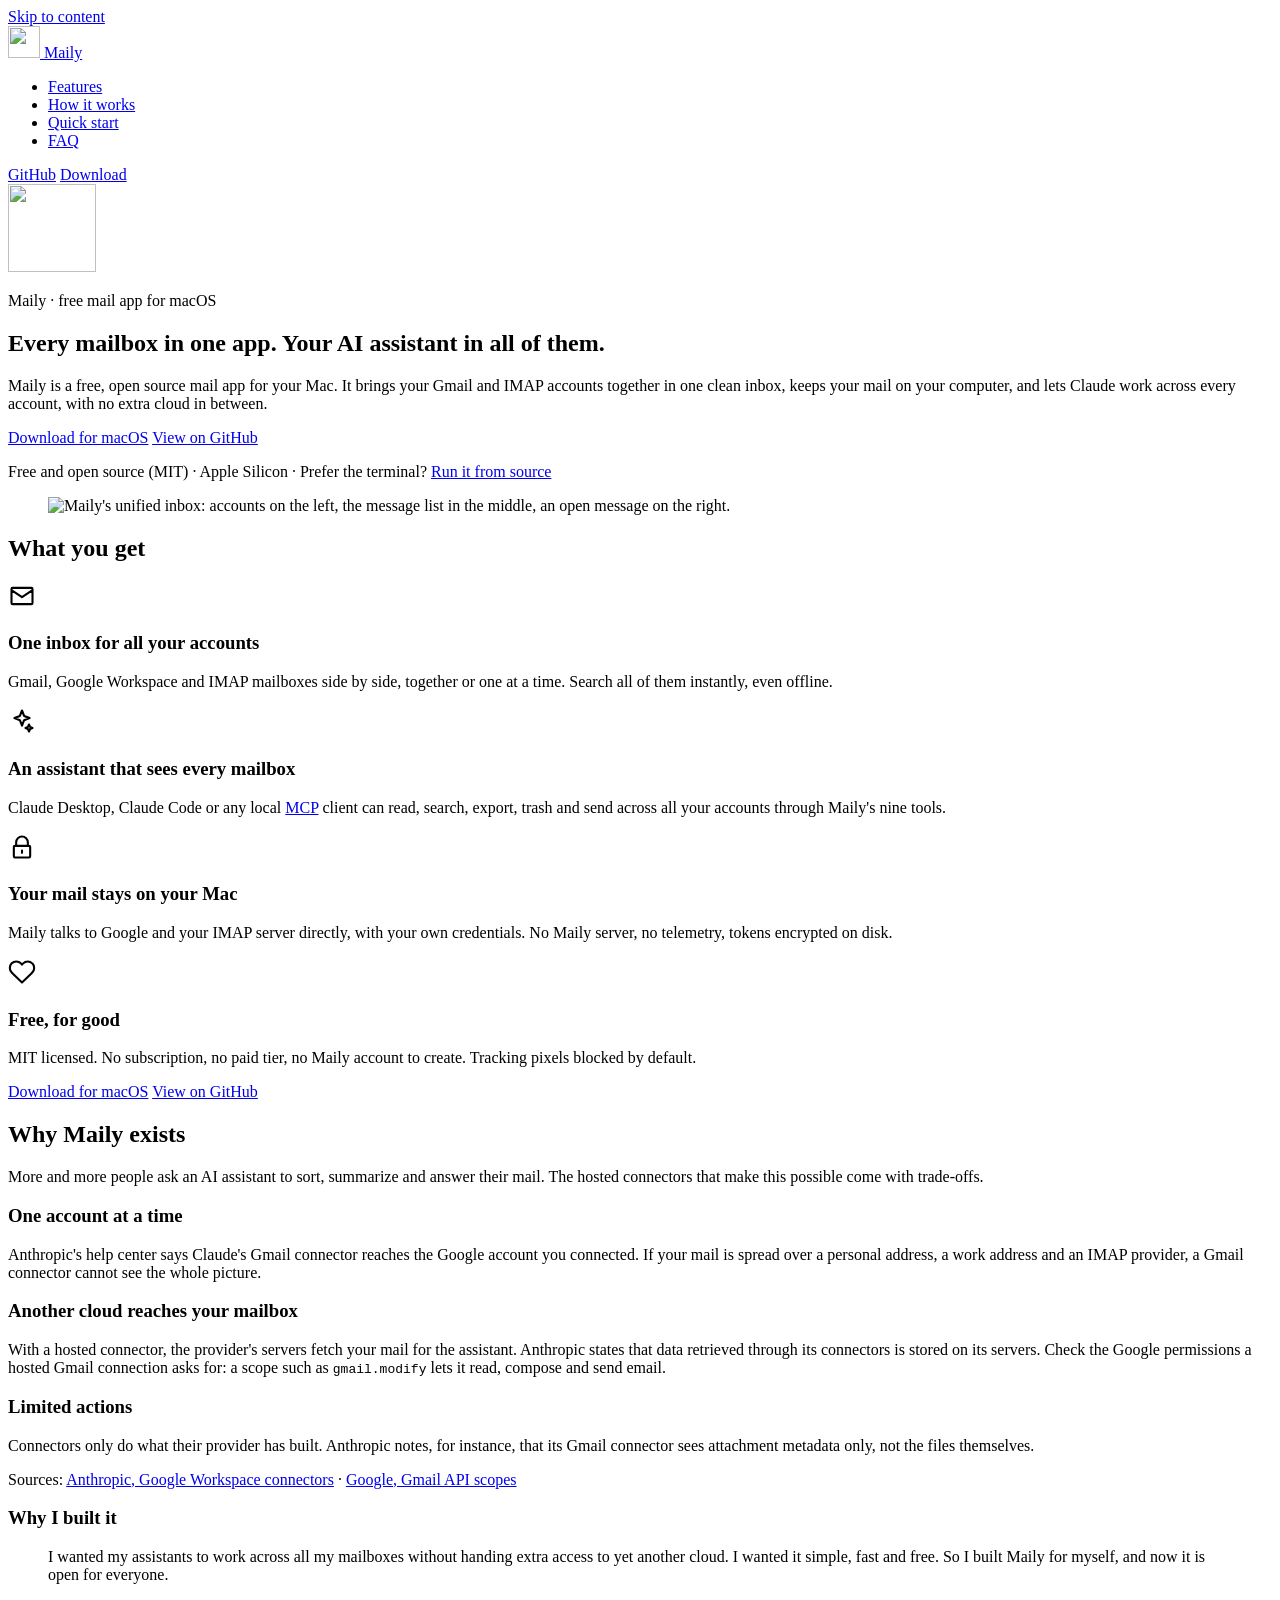
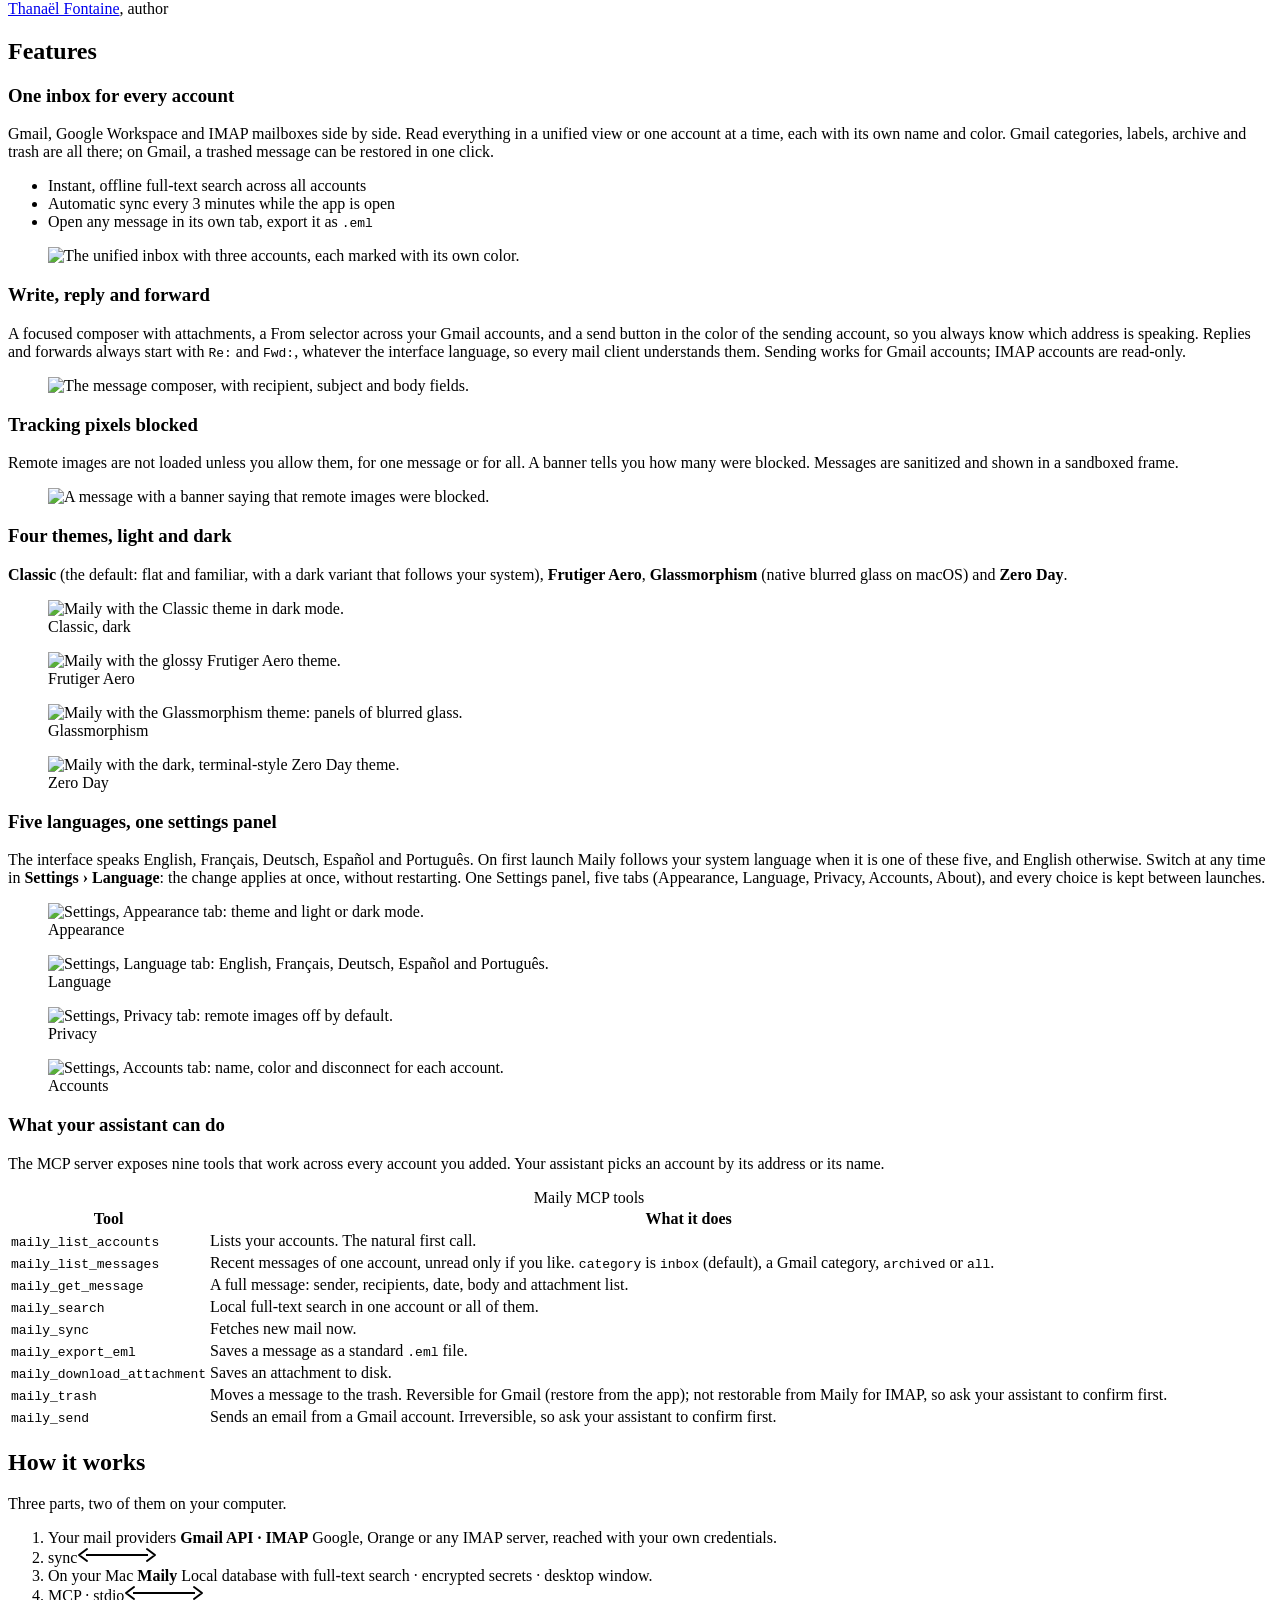
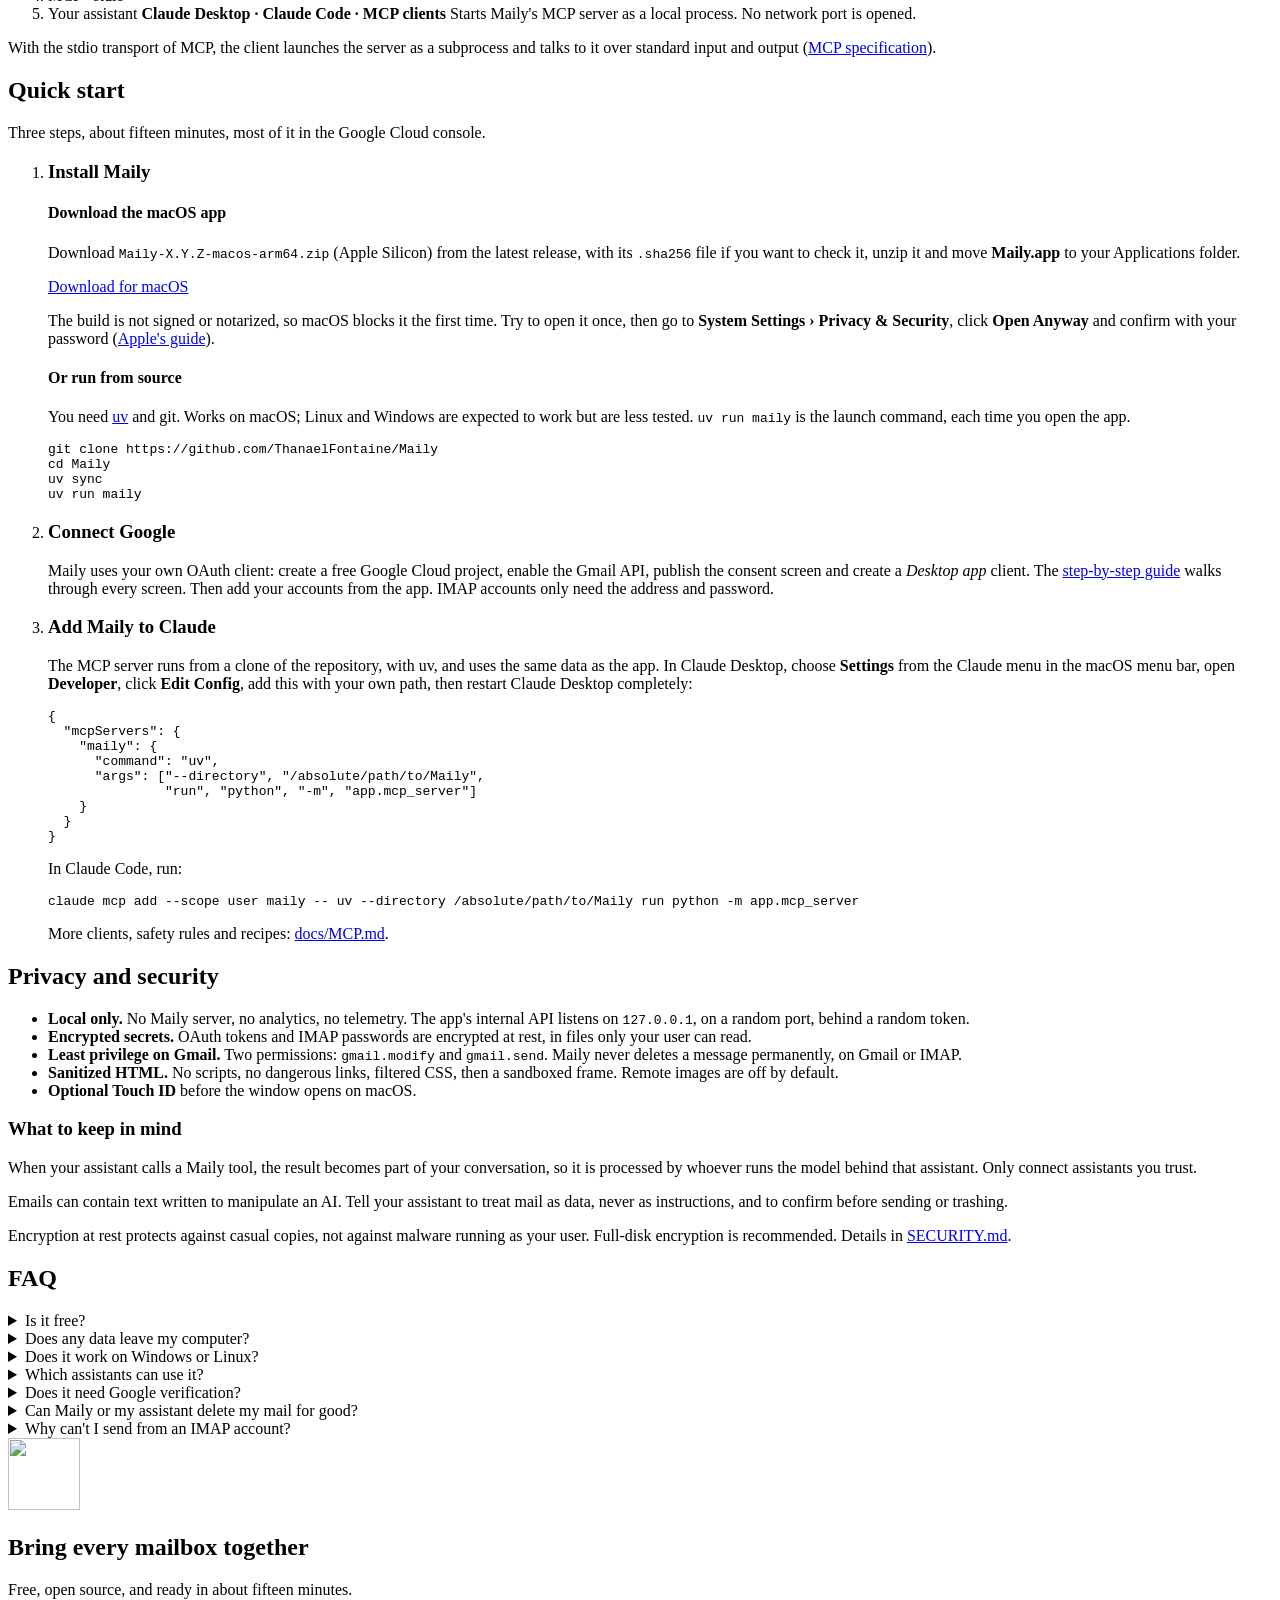
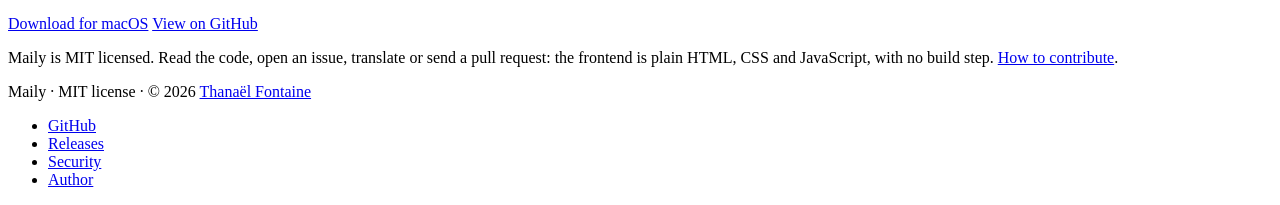
==== commit fb99a200: "Match the page's trash and category wording to the README Trash is reversible on Gmail only: on IMAP" ====
--- a/site/index.html
+++ b/site/index.html
@@ -174,7 +174,7 @@
         <div class="feature">
           <div class="feature-text">
             <h3>One inbox for every account</h3>
-            <p>Gmail, Google Workspace and IMAP mailboxes side by side. Read everything in a unified view or one account at a time, each with its own name and color. Gmail categories, labels, archive and a reversible trash are all there.</p>
+            <p>Gmail, Google Workspace and IMAP mailboxes side by side. Read everything in a unified view or one account at a time, each with its own name and color. Gmail categories, labels, archive and trash are all there; on Gmail, a trashed message can be restored in one click.</p>
             <ul class="mini">
               <li>Instant, offline full-text search across all accounts</li>
               <li>Automatic sync every 3 minutes while the app is open</li>
@@ -258,13 +258,13 @@
             </thead>
             <tbody>
               <tr><td><code>maily_list_accounts</code></td><td>Lists your accounts. The natural first call.</td></tr>
-              <tr><td><code>maily_list_messages</code></td><td>Recent messages of one account, by folder or Gmail category, unread only if you like.</td></tr>
+              <tr><td><code>maily_list_messages</code></td><td>Recent messages of one account, unread only if you like. <code>category</code> is <code>inbox</code> (default), a Gmail category, <code>archived</code> or <code>all</code>.</td></tr>
               <tr><td><code>maily_get_message</code></td><td>A full message: sender, recipients, date, body and attachment list.</td></tr>
               <tr><td><code>maily_search</code></td><td>Local full-text search in one account or all of them.</td></tr>
               <tr><td><code>maily_sync</code></td><td>Fetches new mail now.</td></tr>
               <tr><td><code>maily_export_eml</code></td><td>Saves a message as a standard <code>.eml</code> file.</td></tr>
               <tr><td><code>maily_download_attachment</code></td><td>Saves an attachment to disk.</td></tr>
-              <tr><td><code>maily_trash</code></td><td>Moves a message to the trash. Reversible.</td></tr>
+              <tr><td><code>maily_trash</code></td><td>Moves a message to the trash. Reversible for Gmail (restore from the app); not restorable from Maily for IMAP, so ask your assistant to confirm first.</td></tr>
               <tr><td><code>maily_send</code></td><td>Sends an email from a Gmail account. Irreversible, so ask your assistant to confirm first.</td></tr>
             </tbody>
           </table>
@@ -355,7 +355,7 @@
           <ul class="ticks">
             <li><strong>Local only.</strong> No Maily server, no analytics, no telemetry. The app's internal API listens on <code>127.0.0.1</code>, on a random port, behind a random token.</li>
             <li><strong>Encrypted secrets.</strong> OAuth tokens and IMAP passwords are encrypted at rest, in files only your user can read.</li>
-            <li><strong>Least privilege on Gmail.</strong> Two permissions: <code>gmail.modify</code> and <code>gmail.send</code>. Maily never deletes a message permanently.</li>
+            <li><strong>Least privilege on Gmail.</strong> Two permissions: <code>gmail.modify</code> and <code>gmail.send</code>. Maily never deletes a message permanently, on Gmail or IMAP.</li>
             <li><strong>Sanitized HTML.</strong> No scripts, no dangerous links, filtered CSS, then a sandboxed frame. Remote images are off by default.</li>
             <li><strong>Optional Touch ID</strong> before the window opens on macOS.</li>
           </ul>
@@ -394,7 +394,7 @@
         </details>
         <details>
           <summary>Can Maily or my assistant delete my mail for good?</summary>
-          <p>No. Trash is reversible, and Maily never asks Google for permanent deletion. Disconnecting an account only removes Maily's local copy and secrets; your mailbox is untouched.</p>
+          <p>Not on Gmail: trash is reversible there (<em>Restore</em>), and Maily never asks Google for permanent deletion. On an IMAP account, trashing moves the message to the server's trash folder and Maily cannot restore it, so treat it as final from Maily's side; on an account without a trash folder, Maily refuses to trash and changes nothing. Disconnecting an account only removes Maily's local copy and secrets; your mailbox is untouched.</p>
         </details>
         <details>
           <summary>Why can't I send from an IMAP account?</summary>
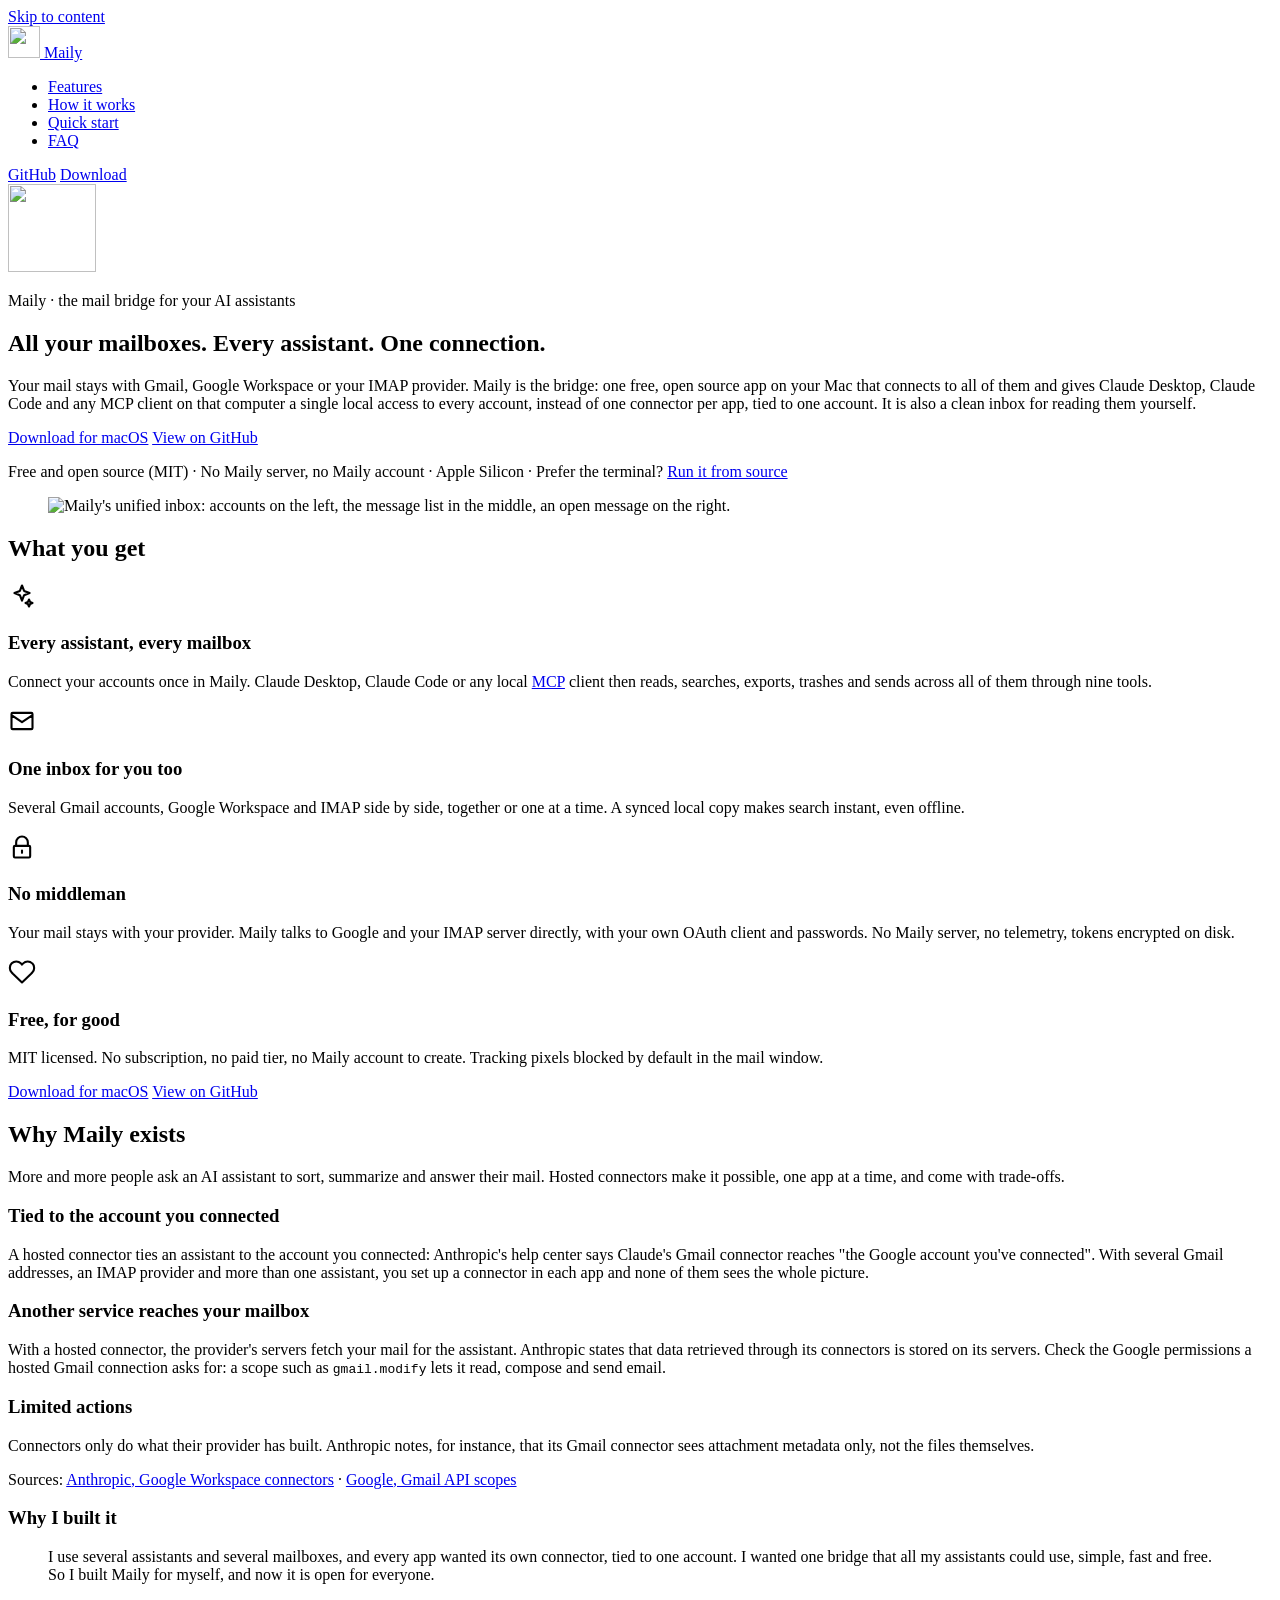
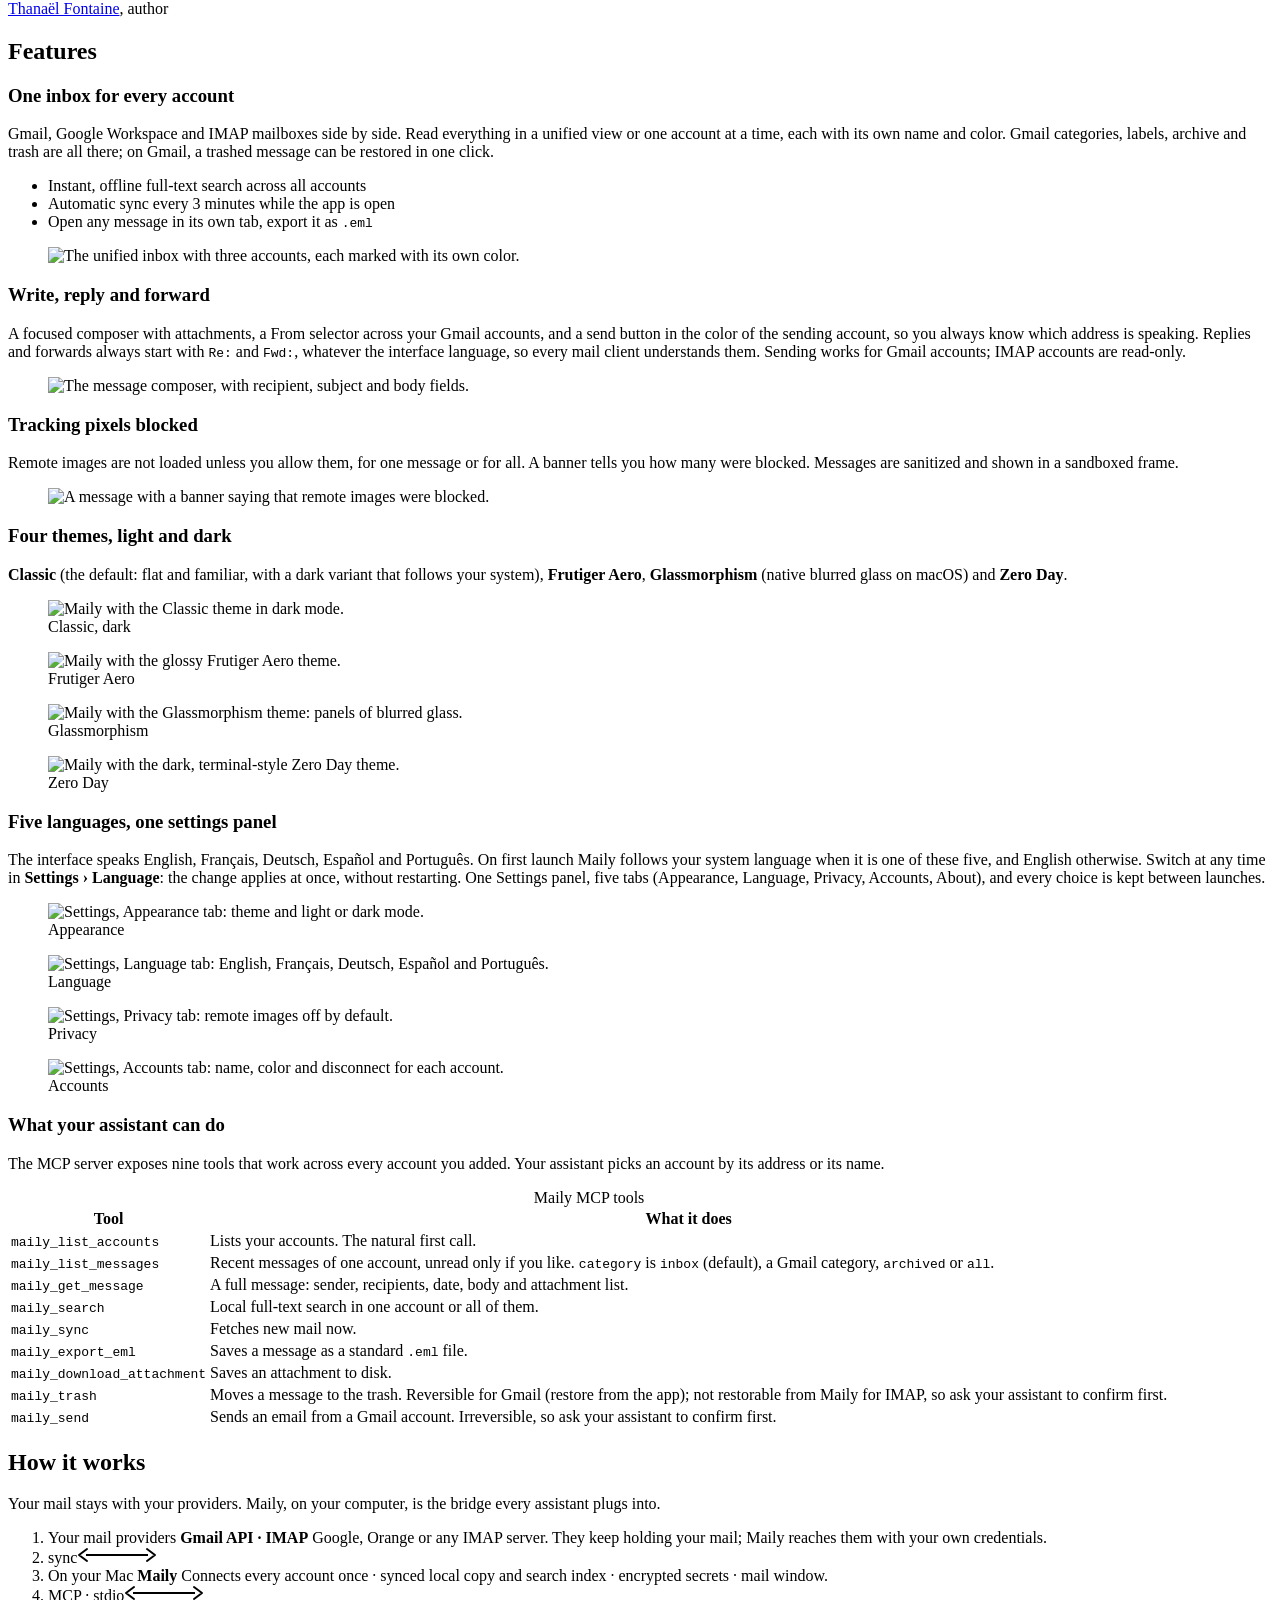
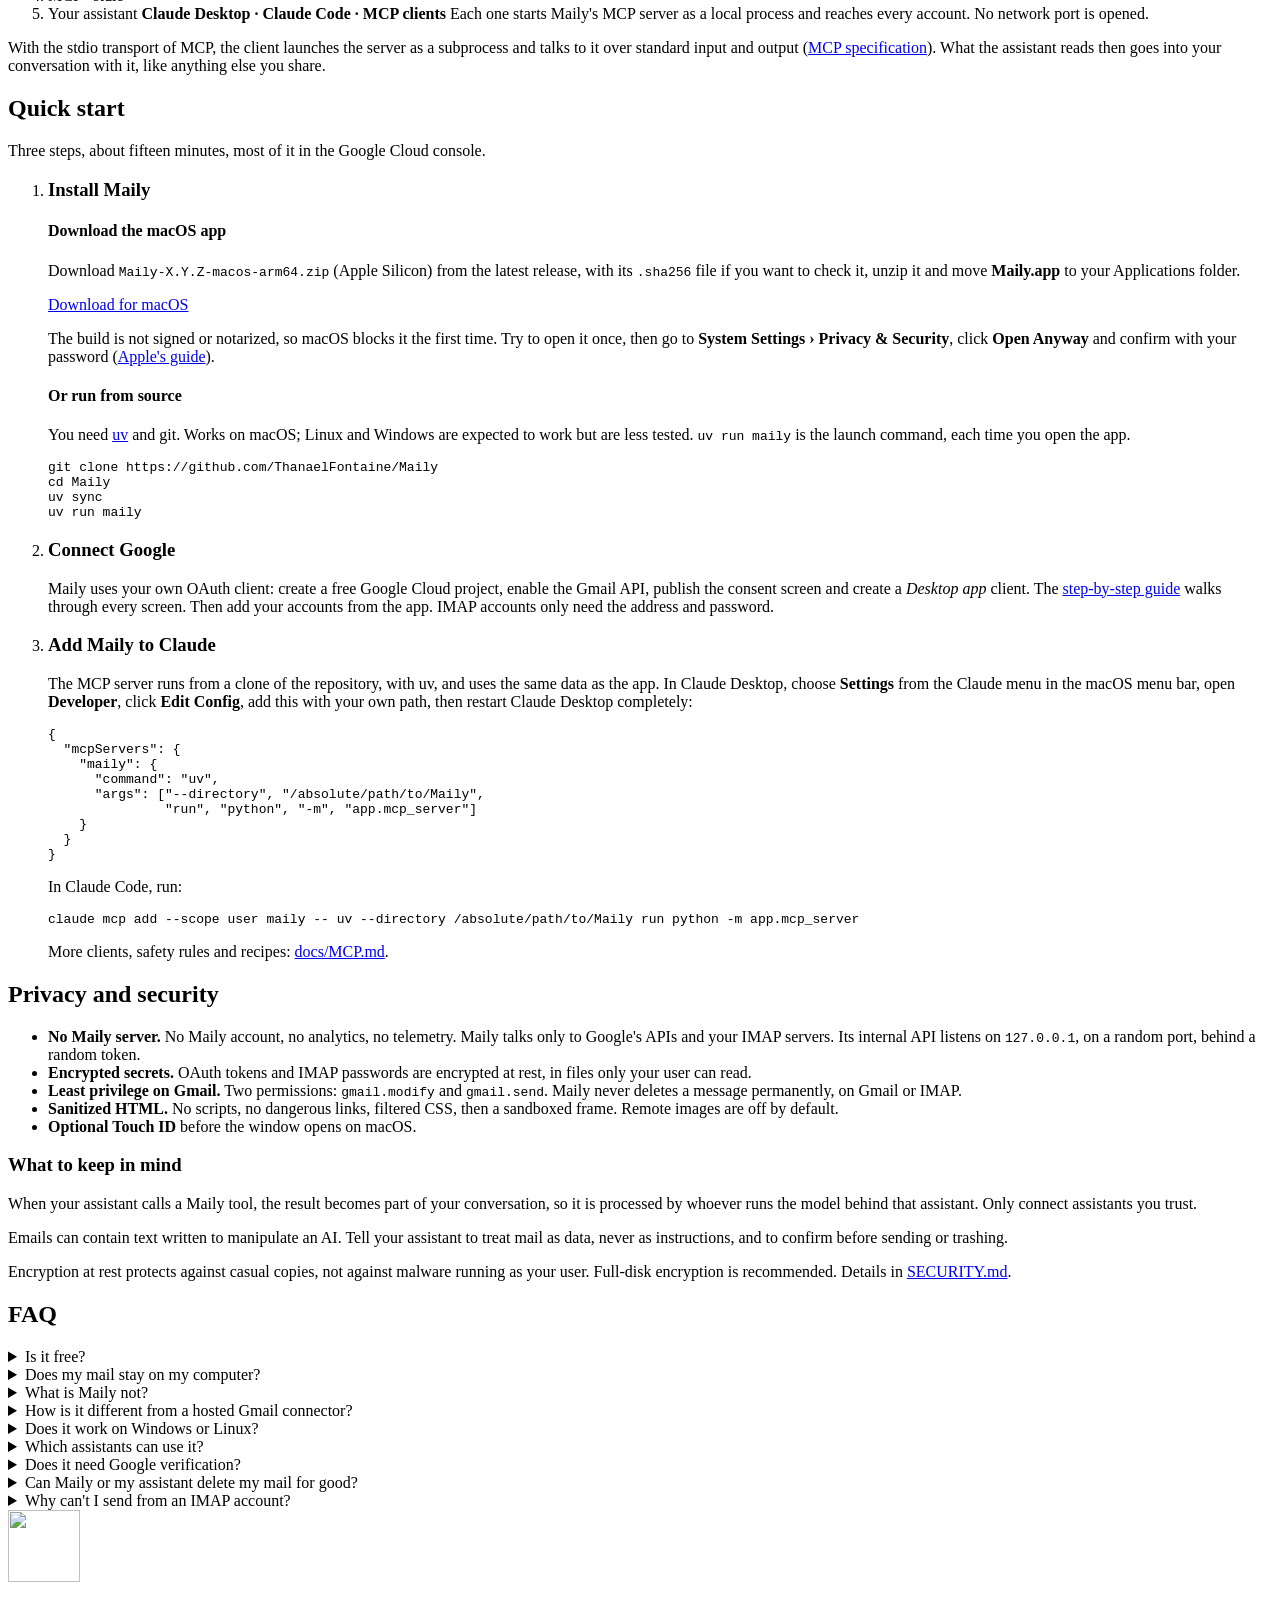
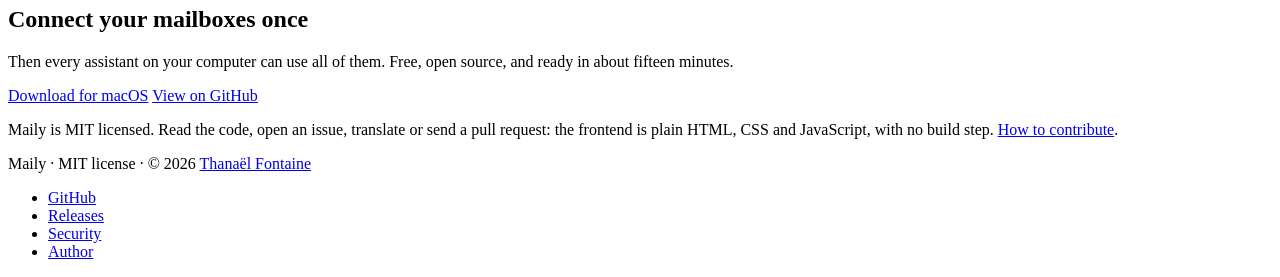
==== commit a365a4a3: "Position the product page as a bridge from every mailbox to every assistant Co-Authored-By: Claude O" ====
--- a/site/index.html
+++ b/site/index.html
@@ -3,8 +3,8 @@
 <head>
   <meta charset="utf-8">
   <meta name="viewport" content="width=device-width, initial-scale=1">
-  <title>Maily: every mailbox in one app, your AI assistant in all of them</title>
-  <meta name="description" content="Maily is a free, open source mail app for your Mac. One clean inbox for your Gmail and IMAP accounts, your mail kept on your computer, and Claude working across every account through a local MCP server.">
+  <title>Maily: all your mailboxes, every assistant, one connection</title>
+  <meta name="description" content="Maily is a free, open source Mac app that connects all your Gmail, Google Workspace and IMAP mailboxes and gives every AI assistant on your computer one local MCP access to them.">
   <link rel="canonical" href="https://maily.thanaelfontaine.eu/">
   <meta name="color-scheme" content="light dark">
   <meta name="theme-color" content="#ffffff" media="(prefers-color-scheme: light)">
@@ -15,18 +15,18 @@
 
   <meta property="og:type" content="website">
   <meta property="og:site_name" content="Maily">
-  <meta property="og:title" content="Maily: every mailbox in one app, your AI assistant in all of them">
-  <meta property="og:description" content="A free, open source desktop mail app for Gmail and IMAP, with a local MCP server for Claude and other MCP clients.">
+  <meta property="og:title" content="Maily: all your mailboxes, every assistant, one connection">
+  <meta property="og:description" content="One app connects all your Gmail and IMAP mailboxes; every MCP assistant on your computer reaches them through it. Free, open source, no Maily server.">
   <meta property="og:url" content="https://maily.thanaelfontaine.eu/">
   <meta property="og:image" content="https://maily.thanaelfontaine.eu/assets/og-image.png">
   <meta property="og:image:width" content="1200">
   <meta property="og:image:height" content="630">
-  <meta property="og:image:alt" content="Maily: every mailbox in one app. Your AI assistant in all of them.">
+  <meta property="og:image:alt" content="Maily: all your mailboxes. Every assistant. One connection. The mail bridge for your AI assistants.">
   <meta name="twitter:card" content="summary_large_image">
-  <meta name="twitter:title" content="Maily: every mailbox in one app, your AI assistant in all of them">
-  <meta name="twitter:description" content="A free, open source desktop mail app for Gmail and IMAP, with a local MCP server for Claude and other MCP clients.">
+  <meta name="twitter:title" content="Maily: all your mailboxes, every assistant, one connection">
+  <meta name="twitter:description" content="One app connects all your Gmail and IMAP mailboxes; every MCP assistant on your computer reaches them through it. Free, open source, no Maily server.">
   <meta name="twitter:image" content="https://maily.thanaelfontaine.eu/assets/og-image.png">
-  <meta name="twitter:image:alt" content="Maily: every mailbox in one app. Your AI assistant in all of them.">
+  <meta name="twitter:image:alt" content="Maily: all your mailboxes. Every assistant. One connection. The mail bridge for your AI assistants.">
 
   <link rel="stylesheet" href="/styles.css">
 
@@ -35,7 +35,7 @@
     "@context": "https://schema.org",
     "@type": "SoftwareApplication",
     "name": "Maily",
-    "description": "Free, open source desktop mail app for Gmail and IMAP that keeps your mail on your computer and exposes a local MCP server for AI assistants.",
+    "description": "Free, open source desktop app that connects to several Gmail, Google Workspace and IMAP mailboxes and gives every AI assistant on the computer one local MCP access to all of them, with a mail window to read them yourself.",
     "url": "https://maily.thanaelfontaine.eu/",
     "image": "https://maily.thanaelfontaine.eu/assets/og-image.png",
     "screenshot": "https://maily.thanaelfontaine.eu/assets/classic-light.png",
@@ -87,14 +87,14 @@
     <section class="hero" aria-labelledby="hero-title">
       <div class="wrap">
         <img class="hero-icon" src="/assets/icon-192.png" width="88" height="88" alt="">
-        <p class="eyebrow">Maily · free mail app for macOS</p>
-        <h1 id="hero-title">Every mailbox in one app. Your AI assistant in all of them.</h1>
-        <p class="lead">Maily is a free, open source mail app for your Mac. It brings your Gmail and IMAP accounts together in one clean inbox, keeps your mail on your computer, and lets Claude work across every account, with no extra cloud in between.</p>
+        <p class="eyebrow">Maily · the mail bridge for your AI assistants</p>
+        <h1 id="hero-title">All your mailboxes. Every assistant. One connection.</h1>
+        <p class="lead">Your mail stays with Gmail, Google Workspace or your IMAP provider. Maily is the bridge: one free, open source app on your Mac that connects to all of them and gives Claude Desktop, Claude Code and any MCP client on that computer a single local access to every account, instead of one connector per app, tied to one account. It is also a clean inbox for reading them yourself.</p>
         <div class="cta">
           <a class="btn btn-primary btn-lg" href="https://github.com/ThanaelFontaine/Maily/releases/latest">Download for macOS</a>
           <a class="btn btn-ghost btn-lg" href="https://github.com/ThanaelFontaine/Maily">View on GitHub</a>
         </div>
-        <p class="fine">Free and open source (MIT) · Apple Silicon · Prefer the terminal? <a href="#start">Run it from source</a></p>
+        <p class="fine">Free and open source (MIT) · No Maily server, no Maily account · Apple Silicon · Prefer the terminal? <a href="#start">Run it from source</a></p>
         <figure class="hero-shot">
           <picture>
             <source srcset="/assets/classic-dark.png" media="(prefers-color-scheme: dark)">
@@ -109,24 +109,24 @@
         <h2 id="benefits-title">What you get</h2>
         <div class="benefits">
           <article class="benefit">
+            <svg class="b-icon" viewBox="0 0 24 24" width="28" height="28" aria-hidden="true" focusable="false"><path d="M12 3l1.8 4.7L18.5 9.5l-4.7 1.8L12 16l-1.8-4.7L5.5 9.5l4.7-1.8zM18 15l.9 2.1L21 18l-2.1.9L18 21l-.9-2.1L15 18l2.1-.9z" fill="none" stroke="currentColor" stroke-width="1.8" stroke-linecap="round" stroke-linejoin="round"/></svg>
+            <h3>Every assistant, every mailbox</h3>
+            <p>Connect your accounts once in Maily. Claude Desktop, Claude Code or any local <a href="https://modelcontextprotocol.io/">MCP</a> client then reads, searches, exports, trashes and sends across all of them through nine tools.</p>
+          </article>
+          <article class="benefit">
             <svg class="b-icon" viewBox="0 0 24 24" width="28" height="28" aria-hidden="true" focusable="false"><path d="M3 7l9 6 9-6M4 5h16a1 1 0 0 1 1 1v12a1 1 0 0 1-1 1H4a1 1 0 0 1-1-1V6a1 1 0 0 1 1-1z" fill="none" stroke="currentColor" stroke-width="1.8" stroke-linecap="round" stroke-linejoin="round"/></svg>
-            <h3>One inbox for all your accounts</h3>
-            <p>Gmail, Google Workspace and IMAP mailboxes side by side, together or one at a time. Search all of them instantly, even offline.</p>
-          </article>
-          <article class="benefit">
-            <svg class="b-icon" viewBox="0 0 24 24" width="28" height="28" aria-hidden="true" focusable="false"><path d="M12 3l1.8 4.7L18.5 9.5l-4.7 1.8L12 16l-1.8-4.7L5.5 9.5l4.7-1.8zM18 15l.9 2.1L21 18l-2.1.9L18 21l-.9-2.1L15 18l2.1-.9z" fill="none" stroke="currentColor" stroke-width="1.8" stroke-linecap="round" stroke-linejoin="round"/></svg>
-            <h3>An assistant that sees every mailbox</h3>
-            <p>Claude Desktop, Claude Code or any local <a href="https://modelcontextprotocol.io/">MCP</a> client can read, search, export, trash and send across all your accounts through Maily's nine tools.</p>
+            <h3>One inbox for you too</h3>
+            <p>Several Gmail accounts, Google Workspace and IMAP side by side, together or one at a time. A synced local copy makes search instant, even offline.</p>
           </article>
           <article class="benefit">
             <svg class="b-icon" viewBox="0 0 24 24" width="28" height="28" aria-hidden="true" focusable="false"><path d="M7 11V8a5 5 0 0 1 10 0v3M6 11h12a1 1 0 0 1 1 1v8a1 1 0 0 1-1 1H6a1 1 0 0 1-1-1v-8a1 1 0 0 1 1-1zM12 15v2" fill="none" stroke="currentColor" stroke-width="1.8" stroke-linecap="round" stroke-linejoin="round"/></svg>
-            <h3>Your mail stays on your Mac</h3>
-            <p>Maily talks to Google and your IMAP server directly, with your own credentials. No Maily server, no telemetry, tokens encrypted on disk.</p>
+            <h3>No middleman</h3>
+            <p>Your mail stays with your provider. Maily talks to Google and your IMAP server directly, with your own OAuth client and passwords. No Maily server, no telemetry, tokens encrypted on disk.</p>
           </article>
           <article class="benefit">
             <svg class="b-icon" viewBox="0 0 24 24" width="28" height="28" aria-hidden="true" focusable="false"><path d="M20.8 4.6a5.5 5.5 0 0 0-7.8 0L12 5.7l-1-1.1a5.5 5.5 0 0 0-7.8 7.8l1 1.1L12 21l7.8-7.5 1-1.1a5.5 5.5 0 0 0 0-7.8z" fill="none" stroke="currentColor" stroke-width="1.8" stroke-linecap="round" stroke-linejoin="round"/></svg>
             <h3>Free, for good</h3>
-            <p>MIT licensed. No subscription, no paid tier, no Maily account to create. Tracking pixels blocked by default.</p>
+            <p>MIT licensed. No subscription, no paid tier, no Maily account to create. Tracking pixels blocked by default in the mail window.</p>
           </article>
         </div>
         <div class="cta center">
@@ -139,14 +139,14 @@
     <section class="section" id="why" aria-labelledby="why-title">
       <div class="wrap">
         <h2 id="why-title">Why Maily exists</h2>
-        <p class="section-lead">More and more people ask an AI assistant to sort, summarize and answer their mail. The hosted connectors that make this possible come with trade-offs.</p>
+        <p class="section-lead">More and more people ask an AI assistant to sort, summarize and answer their mail. Hosted connectors make it possible, one app at a time, and come with trade-offs.</p>
         <div class="cards">
           <article class="card">
-            <h3>One account at a time</h3>
-            <p>Anthropic's help center says Claude's Gmail connector reaches the Google account you connected. If your mail is spread over a personal address, a work address and an IMAP provider, a Gmail connector cannot see the whole picture.</p>
+            <h3>Tied to the account you connected</h3>
+            <p>A hosted connector ties an assistant to the account you connected: Anthropic's help center says Claude's Gmail connector reaches "the Google account you've connected". With several Gmail addresses, an IMAP provider and more than one assistant, you set up a connector in each app and none of them sees the whole picture.</p>
           </article>
           <article class="card">
-            <h3>Another cloud reaches your mailbox</h3>
+            <h3>Another service reaches your mailbox</h3>
             <p>With a hosted connector, the provider's servers fetch your mail for the assistant. Anthropic states that data retrieved through its connectors is stored on its servers. Check the Google permissions a hosted Gmail connection asks for: a scope such as <code>gmail.modify</code> lets it read, compose and send email.</p>
           </article>
           <article class="card">
@@ -159,7 +159,7 @@
           <aside class="quote" aria-labelledby="why-built">
             <h3 id="why-built">Why I built it</h3>
             <blockquote>
-              <p>I wanted my assistants to work across all my mailboxes without handing extra access to yet another cloud. I wanted it simple, fast and free. So I built Maily for myself, and now it is open for everyone.</p>
+              <p>I use several assistants and several mailboxes, and every app wanted its own connector, tied to one account. I wanted one bridge that all my assistants could use, simple, fast and free. So I built Maily for myself, and now it is open for everyone.</p>
             </blockquote>
             <p class="sig"><a href="https://thanaelfontaine.eu">Thanaël Fontaine</a>, author</p>
           </aside>
@@ -275,27 +275,27 @@
     <section class="section" id="how" aria-labelledby="how-title">
       <div class="wrap">
         <h2 id="how-title">How it works</h2>
-        <p class="section-lead">Three parts, two of them on your computer.</p>
+        <p class="section-lead">Your mail stays with your providers. Maily, on your computer, is the bridge every assistant plugs into.</p>
         <ol class="flow" aria-label="Data flow from your mail providers to your assistant">
           <li class="node">
             <span class="node-tag">Your mail providers</span>
             <strong>Gmail API · IMAP</strong>
-            <span>Google, Orange or any IMAP server, reached with your own credentials.</span>
+            <span>Google, Orange or any IMAP server. They keep holding your mail; Maily reaches them with your own credentials.</span>
           </li>
           <li class="arrow" aria-hidden="true"><span>sync</span><svg viewBox="0 0 80 16" width="80" height="16" focusable="false"><path d="M9 8h62" stroke="currentColor" stroke-width="2" fill="none"/><path d="M10 2 2 8l8 6M70 2l8 6-8 6" stroke="currentColor" stroke-width="2" fill="none" stroke-linejoin="round" stroke-linecap="round"/></svg></li>
           <li class="node node-main">
             <span class="node-tag">On your Mac</span>
             <strong>Maily</strong>
-            <span>Local database with full-text search · encrypted secrets · desktop window.</span>
+            <span>Connects every account once · synced local copy and search index · encrypted secrets · mail window.</span>
           </li>
           <li class="arrow" aria-hidden="true"><span>MCP · stdio</span><svg viewBox="0 0 80 16" width="80" height="16" focusable="false"><path d="M9 8h62" stroke="currentColor" stroke-width="2" fill="none"/><path d="M10 2 2 8l8 6M70 2l8 6-8 6" stroke="currentColor" stroke-width="2" fill="none" stroke-linejoin="round" stroke-linecap="round"/></svg></li>
           <li class="node">
             <span class="node-tag">Your assistant</span>
             <strong>Claude Desktop · Claude Code · MCP clients</strong>
-            <span>Starts Maily's MCP server as a local process. No network port is opened.</span>
+            <span>Each one starts Maily's MCP server as a local process and reaches every account. No network port is opened.</span>
           </li>
         </ol>
-        <p class="note">With the stdio transport of MCP, the client launches the server as a subprocess and talks to it over standard input and output (<a href="https://modelcontextprotocol.io/specification/2025-06-18/basic/transports">MCP specification</a>).</p>
+        <p class="note">With the stdio transport of MCP, the client launches the server as a subprocess and talks to it over standard input and output (<a href="https://modelcontextprotocol.io/specification/2025-06-18/basic/transports">MCP specification</a>). What the assistant reads then goes into your conversation with it, like anything else you share.</p>
       </div>
     </section>
 
@@ -353,7 +353,7 @@
         <h2 id="privacy-title">Privacy and security</h2>
         <div class="grid2">
           <ul class="ticks">
-            <li><strong>Local only.</strong> No Maily server, no analytics, no telemetry. The app's internal API listens on <code>127.0.0.1</code>, on a random port, behind a random token.</li>
+            <li><strong>No Maily server.</strong> No Maily account, no analytics, no telemetry. Maily talks only to Google's APIs and your IMAP servers. Its internal API listens on <code>127.0.0.1</code>, on a random port, behind a random token.</li>
             <li><strong>Encrypted secrets.</strong> OAuth tokens and IMAP passwords are encrypted at rest, in files only your user can read.</li>
             <li><strong>Least privilege on Gmail.</strong> Two permissions: <code>gmail.modify</code> and <code>gmail.send</code>. Maily never deletes a message permanently, on Gmail or IMAP.</li>
             <li><strong>Sanitized HTML.</strong> No scripts, no dangerous links, filtered CSS, then a sandboxed frame. Remote images are off by default.</li>
@@ -377,8 +377,16 @@
           <p>Yes. Maily is MIT licensed, with no subscription and no paid tier. On Google's side, standard use of the Gmail API is available at no additional cost (<a href="https://developers.google.com/workspace/gmail/api/reference/quota">Gmail API quotas</a>).</p>
         </details>
         <details>
-          <summary>Does any data leave my computer?</summary>
-          <p>Maily itself only talks to Google's APIs (for Gmail accounts) and to your IMAP server. Your mail is stored in a local database. The one exception is the assistant you connect: what it reads through Maily goes into your conversation with it.</p>
+          <summary>Does my mail stay on my computer?</summary>
+          <p>Your mail stays where it already is: with your provider (Google or your IMAP host), which keeps holding it. Maily keeps a synced copy on your computer, a cache and a search index, so it can be fast and work offline; that copy is a technical detail, not the point. Maily itself only talks to Google's APIs and your IMAP servers, and there is no Maily server. When an assistant reads a message through Maily, that content goes into your conversation, so it is processed by whoever runs the model behind that assistant, like anything else you share with it.</p>
+        </details>
+        <details>
+          <summary>What is Maily not?</summary>
+          <p>Not a mail host: it does not replace Gmail or your IMAP provider. Not a backup service or a cloud connector: it has no server of its own. Not a way to keep mail away from your assistant's provider: what an assistant reads, it sees. Maily is an app on your computer that connects to the mailboxes you already have and lets every local assistant use all of them.</p>
+        </details>
+        <details>
+          <summary>How is it different from a hosted Gmail connector?</summary>
+          <p>A hosted connector is set up in one app, for the account you connected, and what it retrieves goes through its provider (Anthropic, for instance, stores connector data on its servers). Maily is set up once on your computer, covers every Gmail, Google Workspace and IMAP account you add, and any local MCP client can use it, with your own OAuth client. The trade-offs: it only serves assistants on that computer, and the MCP server runs from a source folder.</p>
         </details>
         <details>
           <summary>Does it work on Windows or Linux?</summary>
@@ -406,8 +414,8 @@
     <section class="final" id="download" aria-labelledby="final-title">
       <div class="wrap narrow center">
         <img src="/assets/icon-192.png" width="72" height="72" alt="" loading="lazy">
-        <h2 id="final-title">Bring every mailbox together</h2>
-        <p class="lead">Free, open source, and ready in about fifteen minutes.</p>
+        <h2 id="final-title">Connect your mailboxes once</h2>
+        <p class="lead">Then every assistant on your computer can use all of them. Free, open source, and ready in about fifteen minutes.</p>
         <div class="cta center">
           <a class="btn btn-primary btn-lg" href="https://github.com/ThanaelFontaine/Maily/releases/latest">Download for macOS</a>
           <a class="btn btn-ghost btn-lg" href="https://github.com/ThanaelFontaine/Maily">View on GitHub</a>
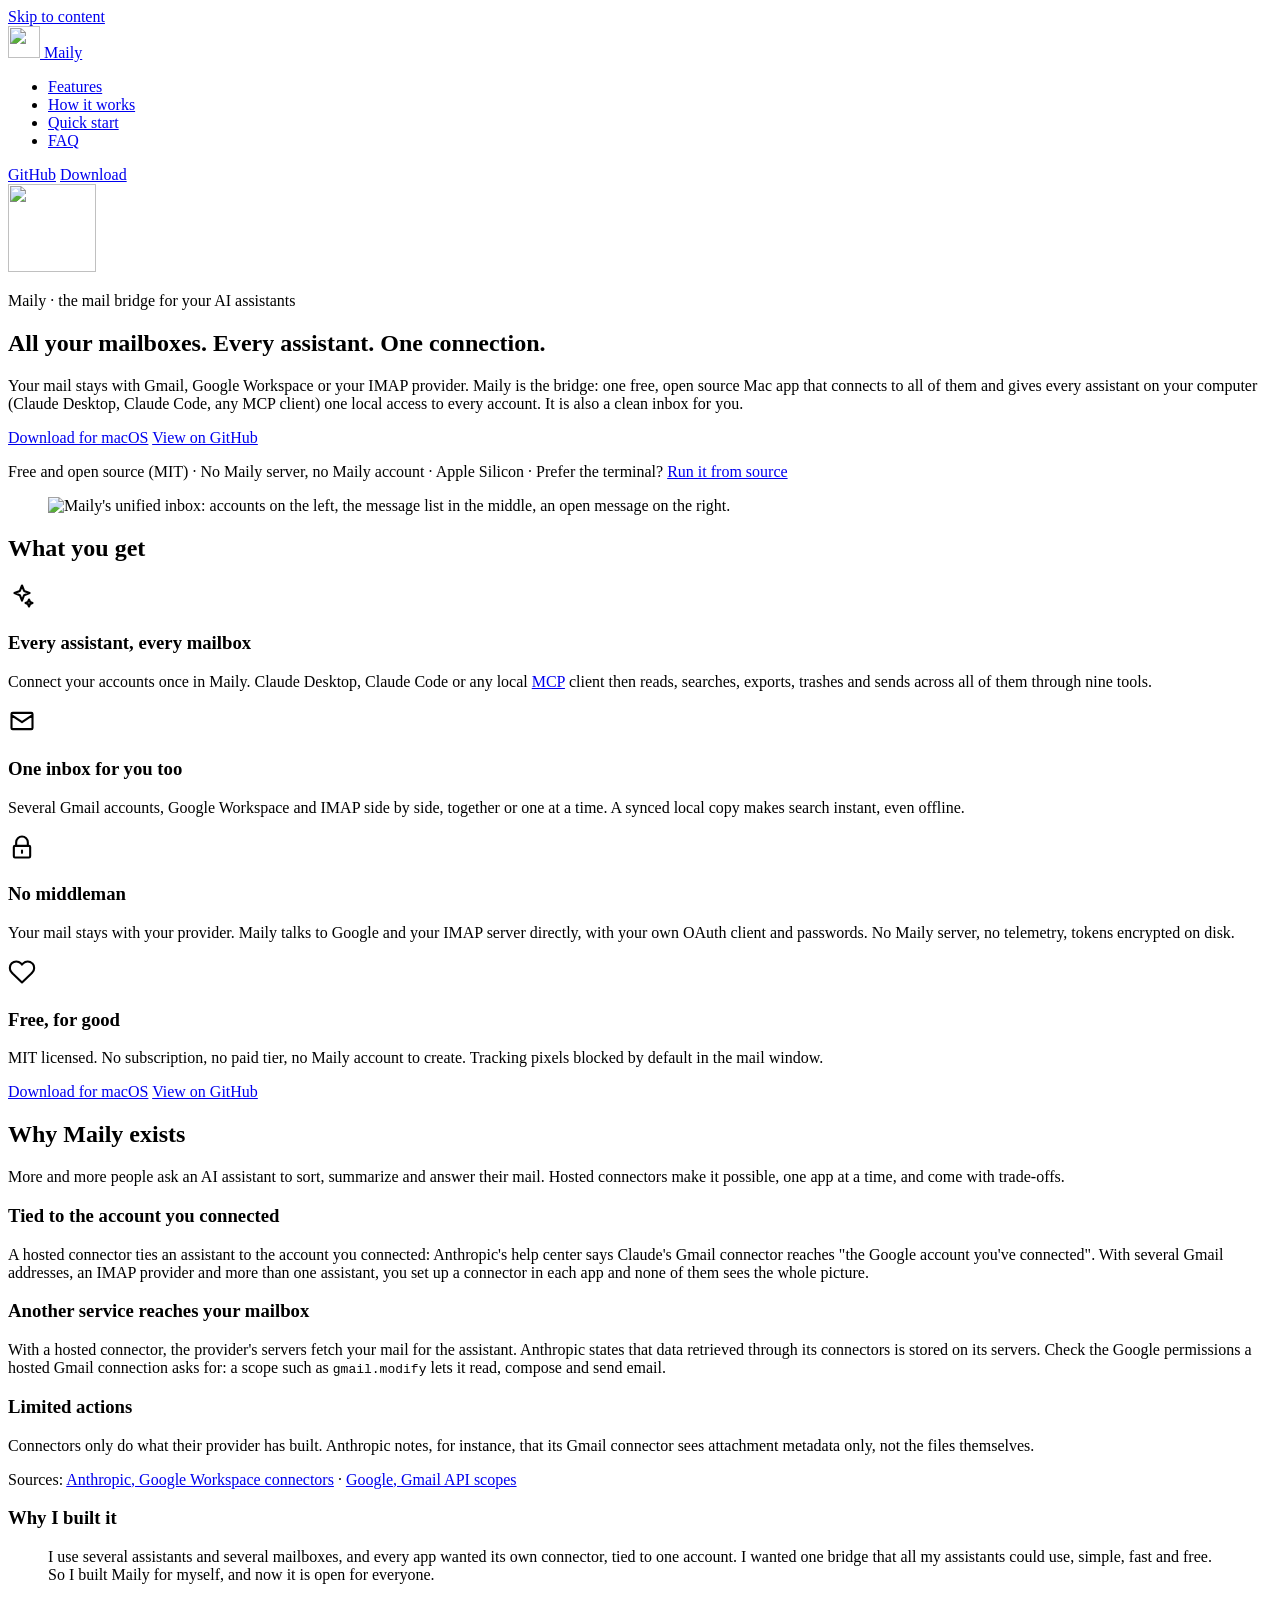
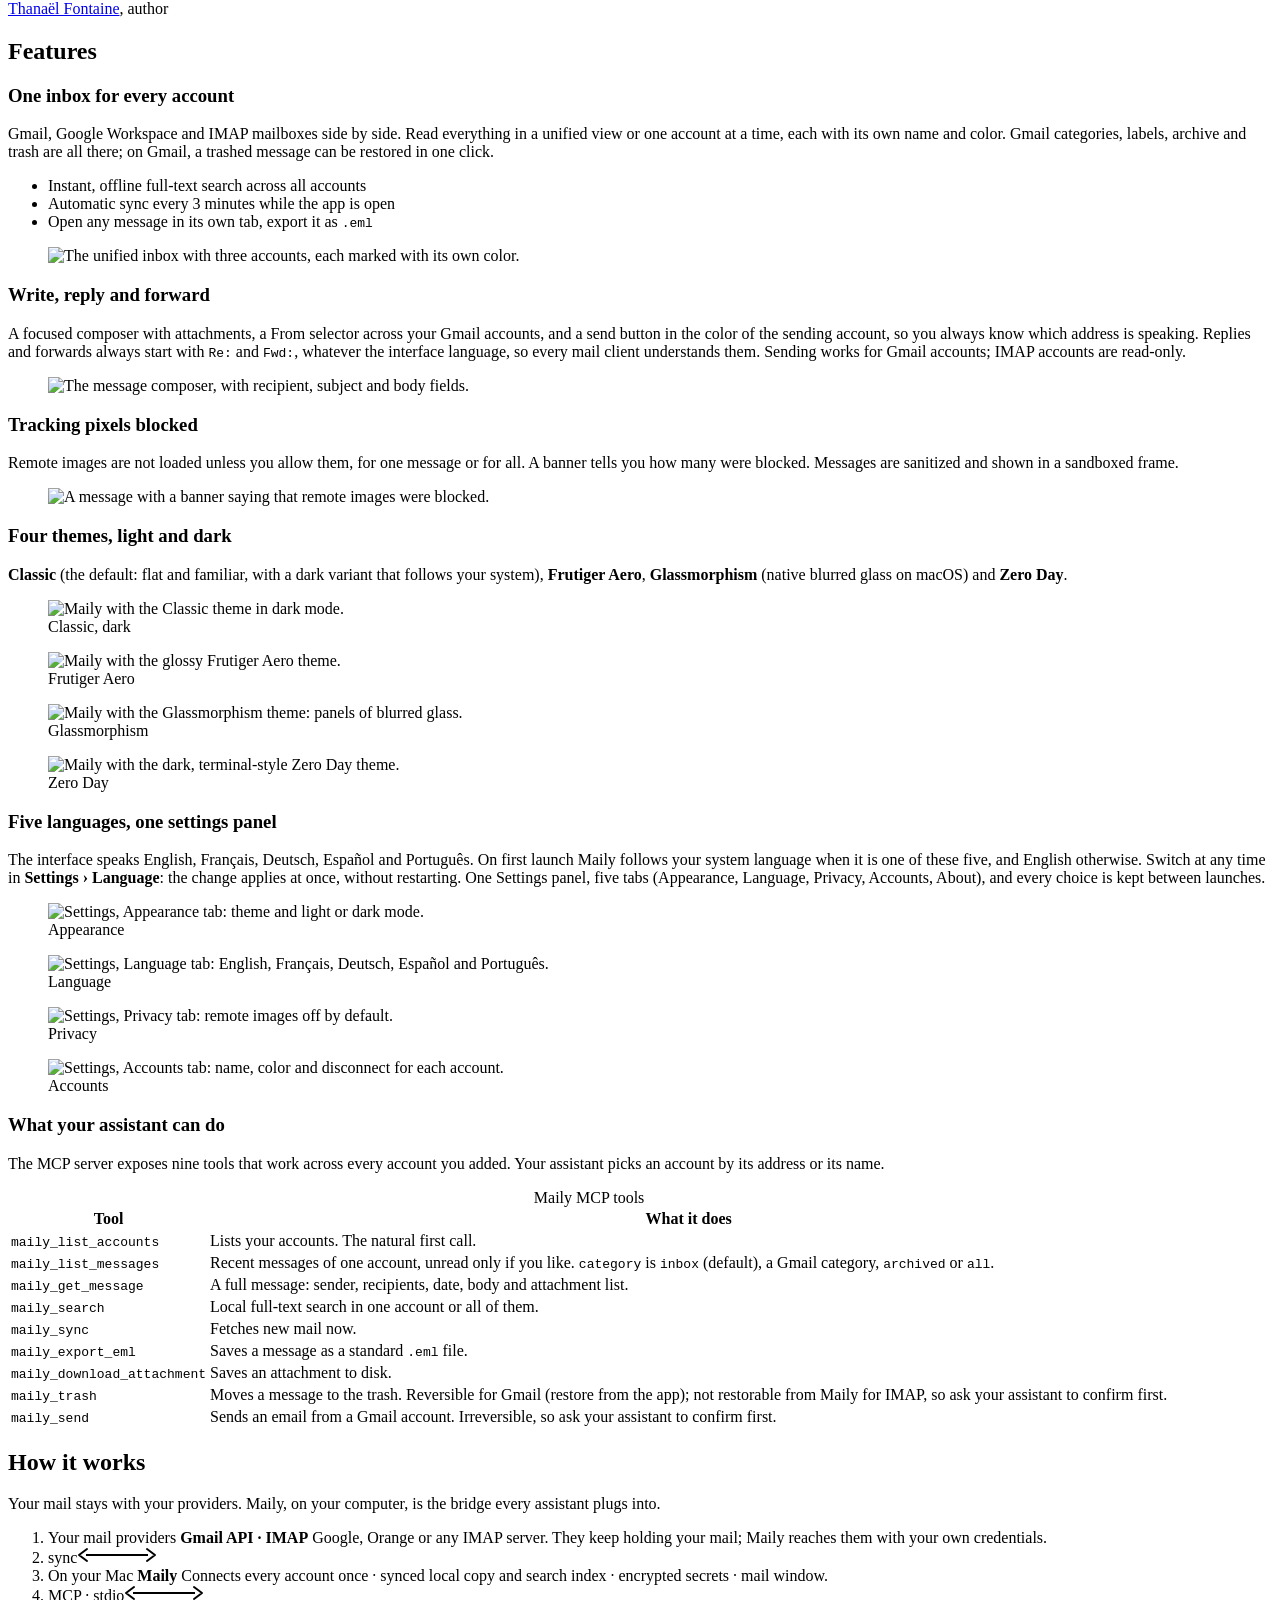
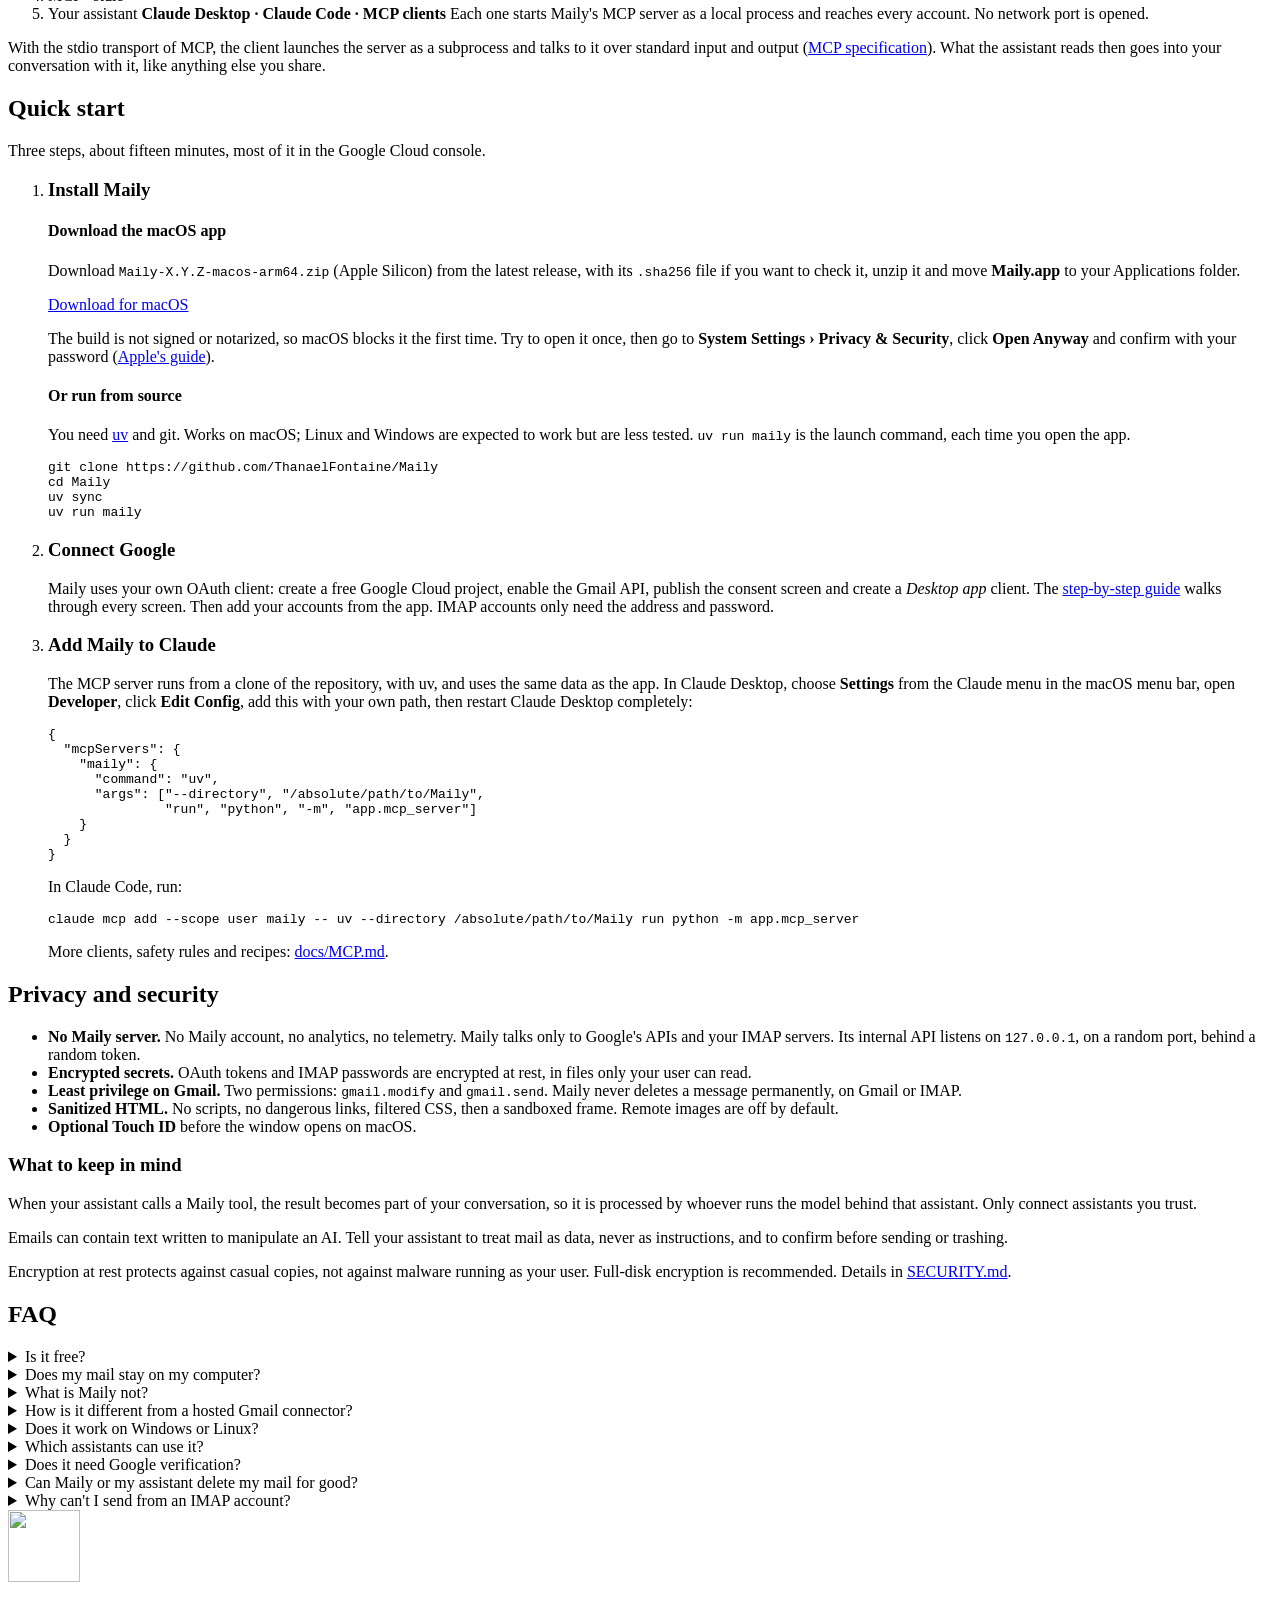
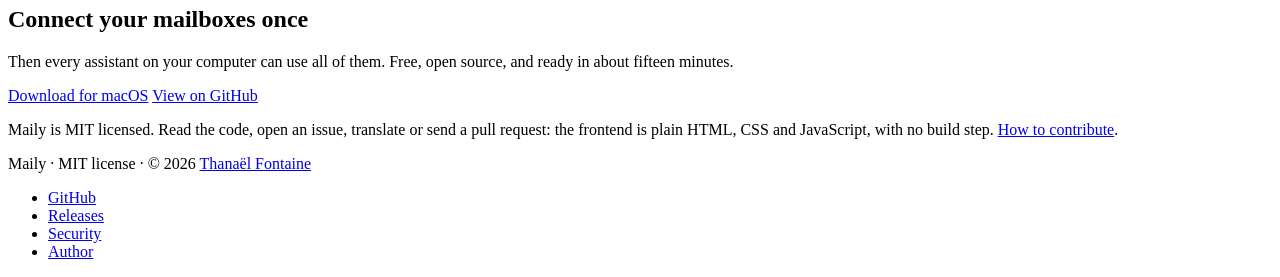
==== commit 3c7d8e3b: "Tighten the hero lead and keep each headline sentence on one line Co-Authored-By: Claude Opus 5.5 <n" ====
--- a/site/index.html
+++ b/site/index.html
@@ -88,8 +88,8 @@
       <div class="wrap">
         <img class="hero-icon" src="/assets/icon-192.png" width="88" height="88" alt="">
         <p class="eyebrow">Maily · the mail bridge for your AI assistants</p>
-        <h1 id="hero-title">All your mailboxes. Every assistant. One connection.</h1>
-        <p class="lead">Your mail stays with Gmail, Google Workspace or your IMAP provider. Maily is the bridge: one free, open source app on your Mac that connects to all of them and gives Claude Desktop, Claude Code and any MCP client on that computer a single local access to every account, instead of one connector per app, tied to one account. It is also a clean inbox for reading them yourself.</p>
+        <h1 id="hero-title"><span>All your mailboxes.</span> <span>Every assistant.</span> <span>One connection.</span></h1>
+        <p class="lead">Your mail stays with Gmail, Google Workspace or your IMAP provider. Maily is the bridge: one free, open source Mac app that connects to all of them and gives every assistant on your computer (Claude Desktop, Claude Code, any MCP client) one local access to every account. It is also a clean inbox for you.</p>
         <div class="cta">
           <a class="btn btn-primary btn-lg" href="https://github.com/ThanaelFontaine/Maily/releases/latest">Download for macOS</a>
           <a class="btn btn-ghost btn-lg" href="https://github.com/ThanaelFontaine/Maily">View on GitHub</a>
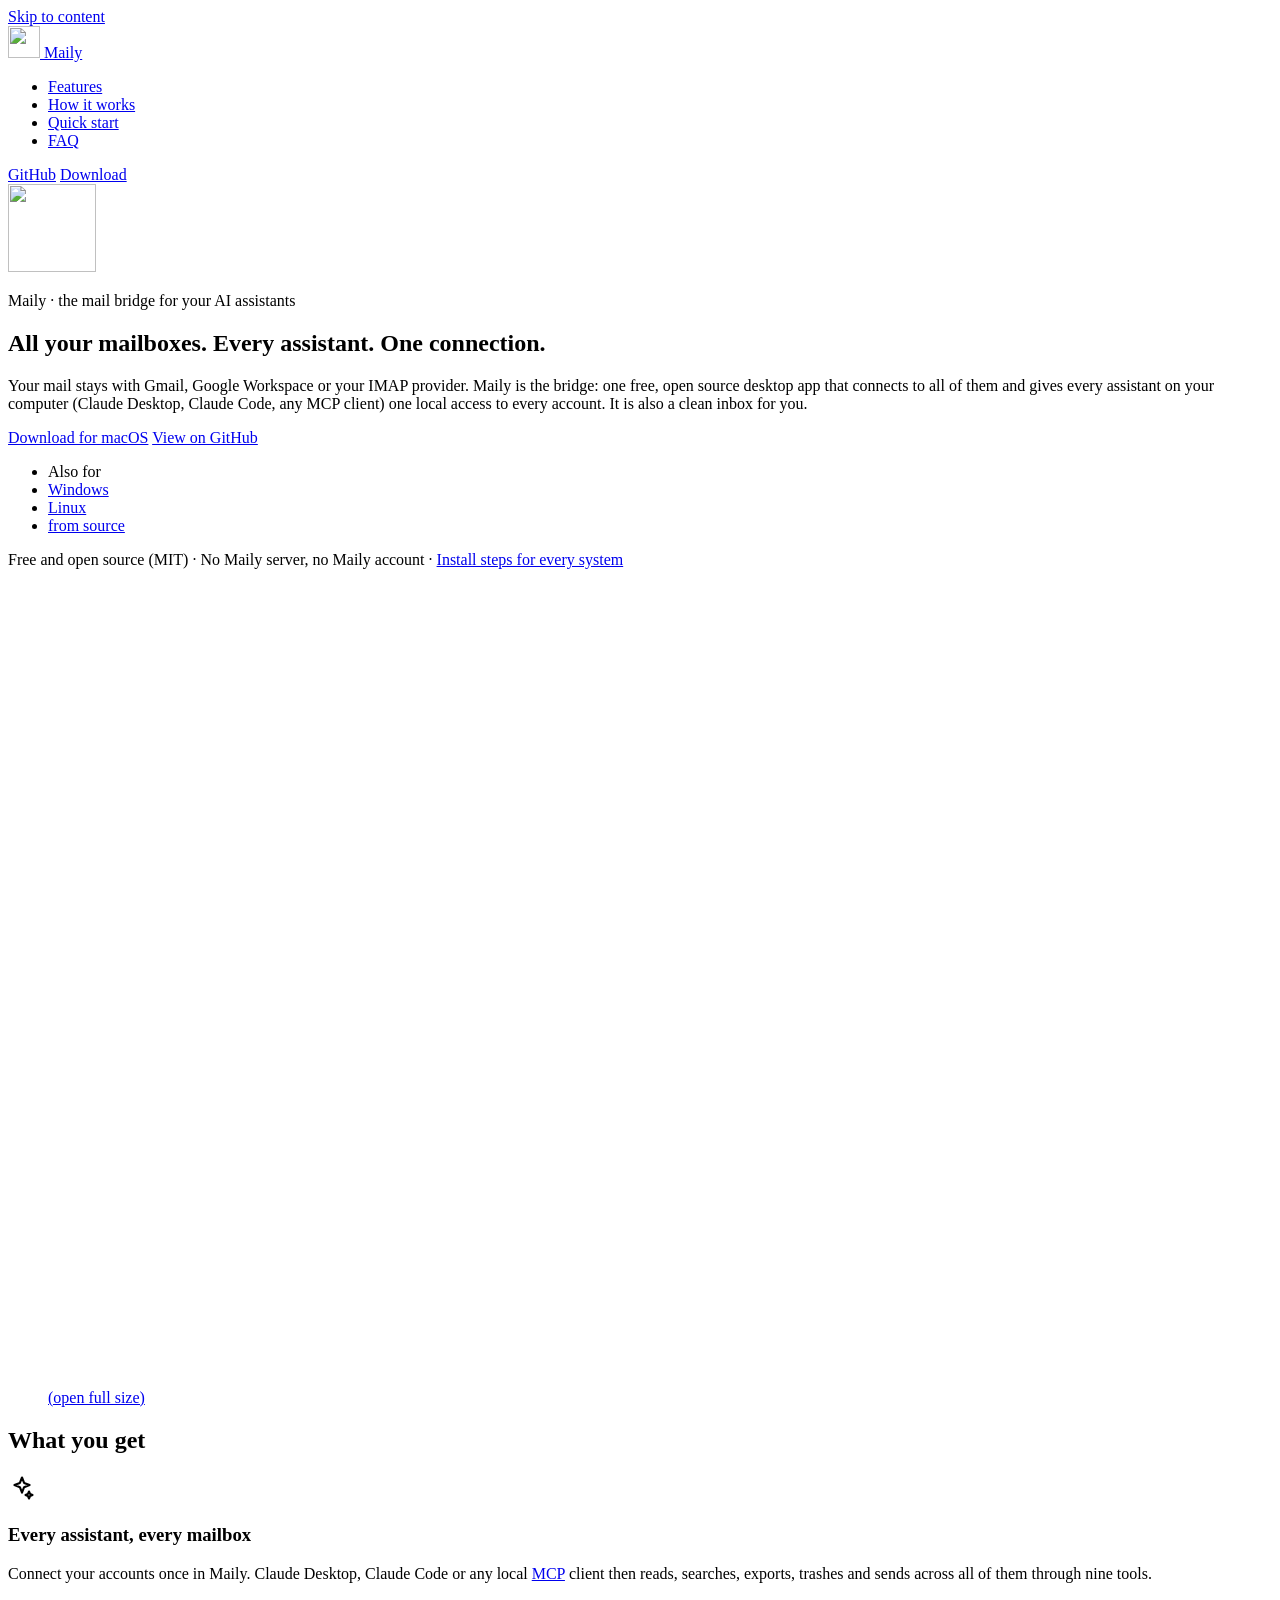
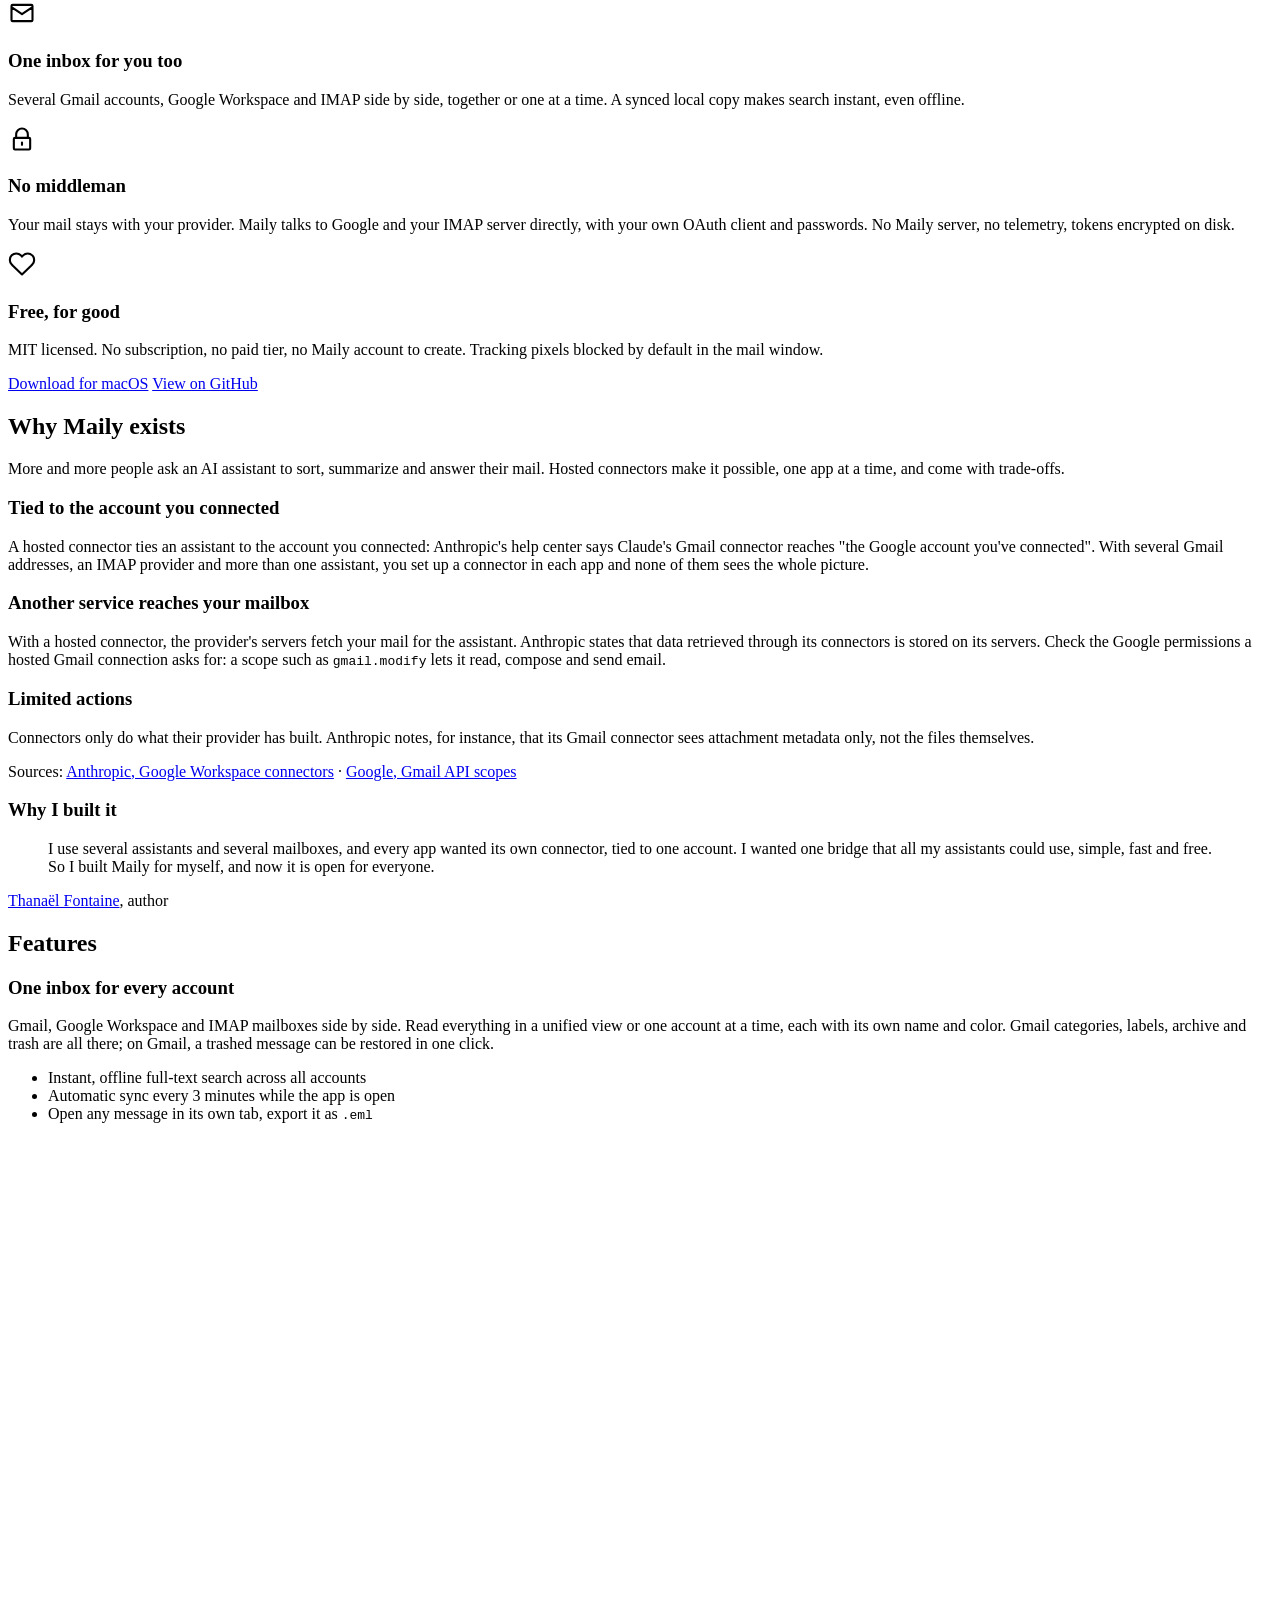
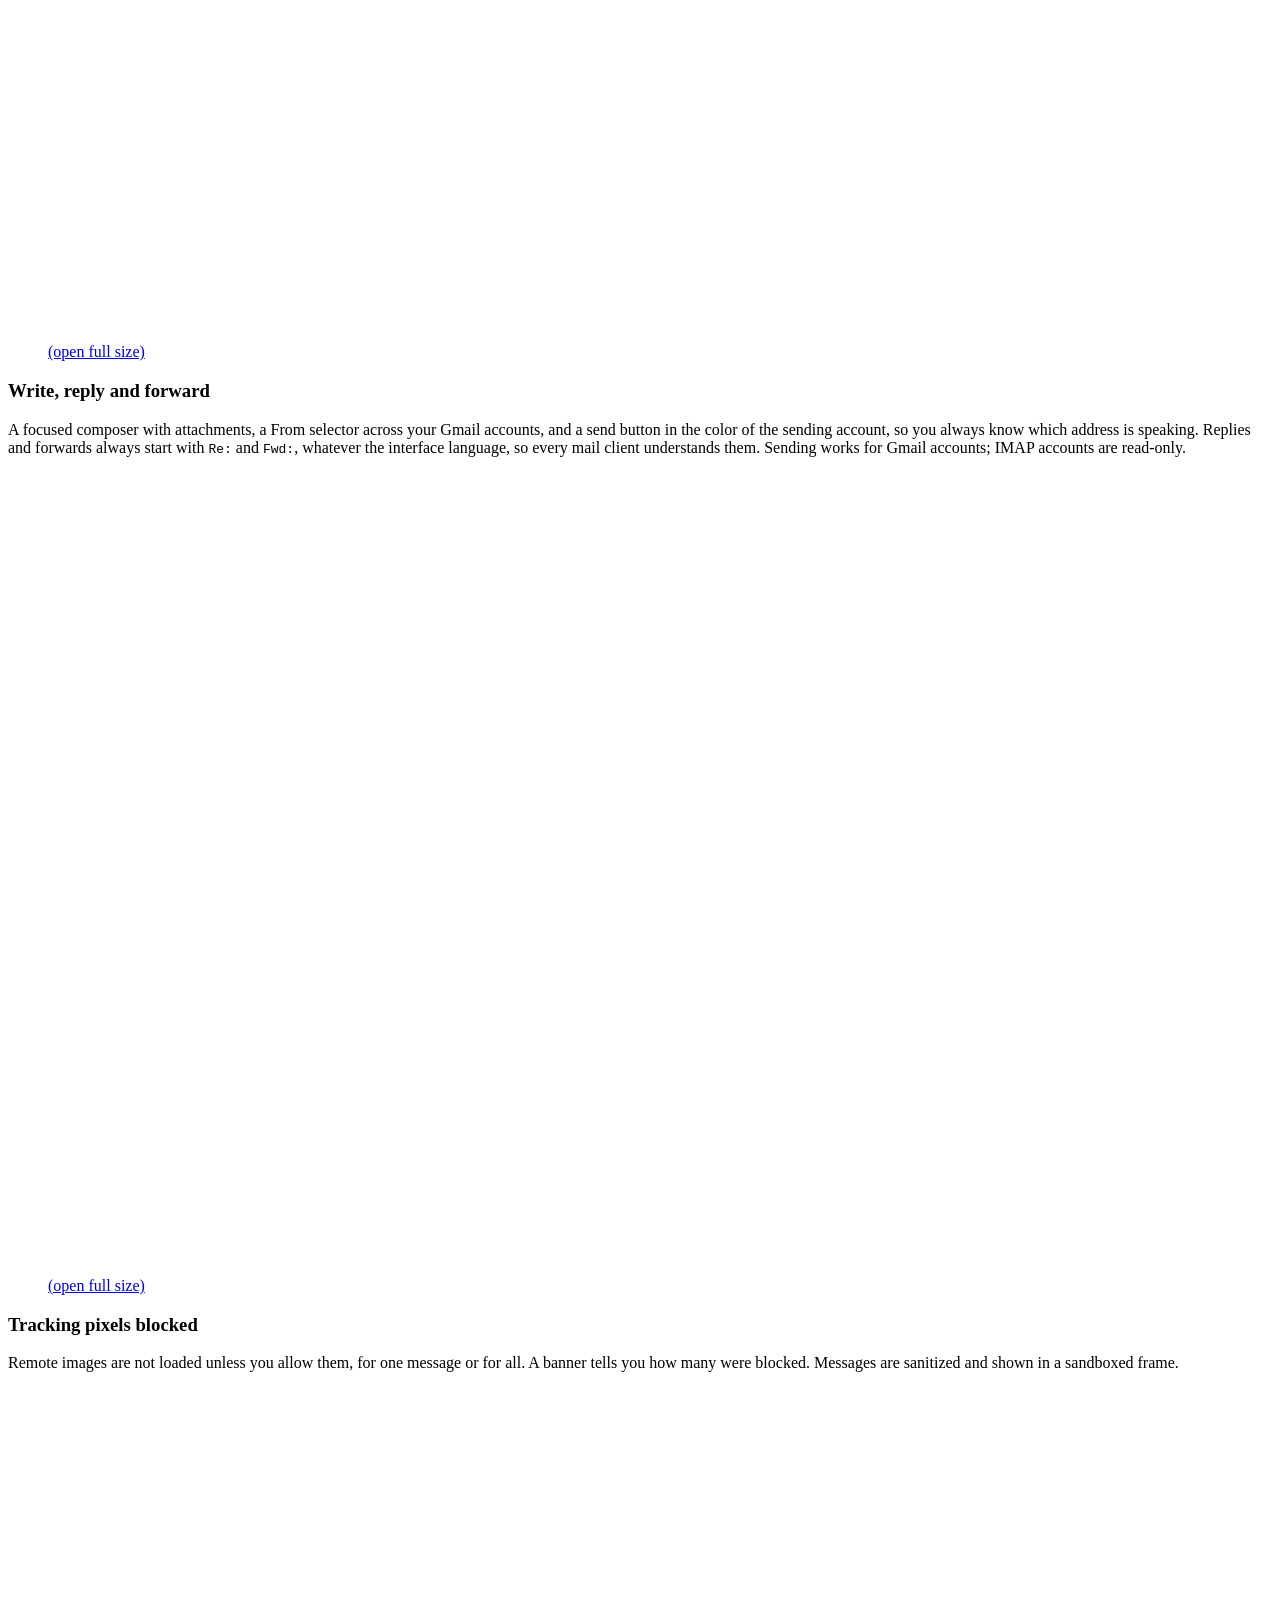
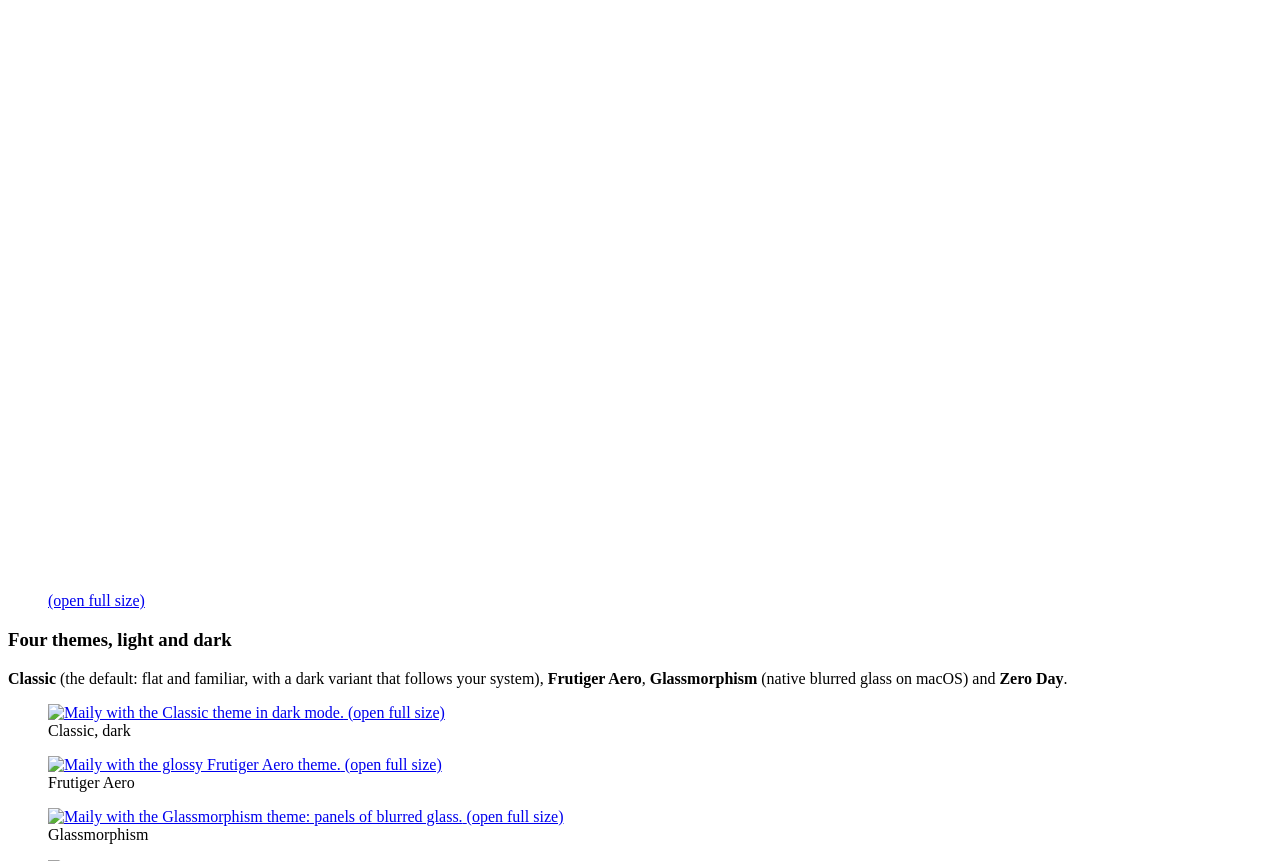
==== commit f6cea303: "Add sharp responsive screenshots, light motion and install steps for every system - Every screenshot" ====
--- a/site/index.html
+++ b/site/index.html
@@ -4,7 +4,7 @@
   <meta charset="utf-8">
   <meta name="viewport" content="width=device-width, initial-scale=1">
   <title>Maily: all your mailboxes, every assistant, one connection</title>
-  <meta name="description" content="Maily is a free, open source Mac app that connects all your Gmail, Google Workspace and IMAP mailboxes and gives every AI assistant on your computer one local MCP access to them.">
+  <meta name="description" content="Maily is a free, open source desktop app for macOS, Windows and Linux that connects all your Gmail, Google Workspace and IMAP mailboxes and gives every AI assistant on your computer one local MCP access to them.">
   <link rel="canonical" href="https://maily.thanaelfontaine.eu/">
   <meta name="color-scheme" content="light dark">
   <meta name="theme-color" content="#ffffff" media="(prefers-color-scheme: light)">
@@ -29,6 +29,8 @@
   <meta name="twitter:image:alt" content="Maily: all your mailboxes. Every assistant. One connection. The mail bridge for your AI assistants.">
 
   <link rel="stylesheet" href="/styles.css">
+  <script>document.documentElement.classList.add("js")</script>
+  <script src="/main.js" defer></script>
 
   <script type="application/ld+json">
   {
@@ -38,9 +40,9 @@
     "description": "Free, open source desktop app that connects to several Gmail, Google Workspace and IMAP mailboxes and gives every AI assistant on the computer one local MCP access to all of them, with a mail window to read them yourself.",
     "url": "https://maily.thanaelfontaine.eu/",
     "image": "https://maily.thanaelfontaine.eu/assets/og-image.png",
-    "screenshot": "https://maily.thanaelfontaine.eu/assets/classic-light.png",
+    "screenshot": "https://maily.thanaelfontaine.eu/assets/shots/classic-light-2560.webp",
     "applicationCategory": "CommunicationApplication",
-    "operatingSystem": "macOS",
+    "operatingSystem": "macOS, Windows, Linux",
     "downloadUrl": "https://github.com/ThanaelFontaine/Maily/releases/latest",
     "license": "https://opensource.org/licenses/MIT",
     "isAccessibleForFree": true,
@@ -89,17 +91,28 @@
         <img class="hero-icon" src="/assets/icon-192.png" width="88" height="88" alt="">
         <p class="eyebrow">Maily · the mail bridge for your AI assistants</p>
         <h1 id="hero-title"><span>All your mailboxes.</span> <span>Every assistant.</span> <span>One connection.</span></h1>
-        <p class="lead">Your mail stays with Gmail, Google Workspace or your IMAP provider. Maily is the bridge: one free, open source Mac app that connects to all of them and gives every assistant on your computer (Claude Desktop, Claude Code, any MCP client) one local access to every account. It is also a clean inbox for you.</p>
+        <p class="lead">Your mail stays with Gmail, Google Workspace or your IMAP provider. Maily is the bridge: one free, open source desktop app that connects to all of them and gives every assistant on your computer (Claude Desktop, Claude Code, any MCP client) one local access to every account. It is also a clean inbox for you.</p>
         <div class="cta">
           <a class="btn btn-primary btn-lg" href="https://github.com/ThanaelFontaine/Maily/releases/latest">Download for macOS</a>
           <a class="btn btn-ghost btn-lg" href="https://github.com/ThanaelFontaine/Maily">View on GitHub</a>
         </div>
-        <p class="fine">Free and open source (MIT) · No Maily server, no Maily account · Apple Silicon · Prefer the terminal? <a href="#start">Run it from source</a></p>
+        <ul class="os-links" aria-label="Other systems">
+          <li>Also for</li>
+          <!-- OS:windows --><li><a href="#install-windows">Windows</a></li><!-- /OS:windows -->
+          <!-- OS:linux --><li><a href="#install-linux">Linux</a></li><!-- /OS:linux -->
+          <li><a href="#install-source">from source</a></li>
+        </ul>
+        <p class="fine">Free and open source (MIT) · No Maily server, no Maily account · <a href="#install">Install steps for every system</a></p>
         <figure class="hero-shot">
-          <picture>
-            <source srcset="/assets/classic-dark.png" media="(prefers-color-scheme: dark)">
-            <img src="/assets/classic-light.png" width="1280" height="800" alt="Maily's unified inbox: accounts on the left, the message list in the middle, an open message on the right." fetchpriority="high">
-          </picture>
+          <a class="zoom" href="/assets/shots/classic-light-2560.webp">
+            <picture>
+              <source type="image/avif" media="(prefers-color-scheme: dark)" srcset="/assets/shots/classic-dark-640.avif 640w, /assets/shots/classic-dark-1280.avif 1280w, /assets/shots/classic-dark-1920.avif 1920w, /assets/shots/classic-dark-2560.avif 2560w" sizes="(max-width: 1080px) calc(100vw - 40px), 1040px">
+              <source type="image/webp" media="(prefers-color-scheme: dark)" srcset="/assets/shots/classic-dark-640.webp 640w, /assets/shots/classic-dark-1280.webp 1280w, /assets/shots/classic-dark-1920.webp 1920w, /assets/shots/classic-dark-2560.webp 2560w" sizes="(max-width: 1080px) calc(100vw - 40px), 1040px">
+              <source type="image/avif" srcset="/assets/shots/classic-light-640.avif 640w, /assets/shots/classic-light-1280.avif 1280w, /assets/shots/classic-light-1920.avif 1920w, /assets/shots/classic-light-2560.avif 2560w" sizes="(max-width: 1080px) calc(100vw - 40px), 1040px">
+              <img src="/assets/shots/classic-light-1280.webp" srcset="/assets/shots/classic-light-640.webp 640w, /assets/shots/classic-light-1280.webp 1280w, /assets/shots/classic-light-1920.webp 1920w, /assets/shots/classic-light-2560.webp 2560w" sizes="(max-width: 1080px) calc(100vw - 40px), 1040px" width="1280" height="800" fetchpriority="high" alt="Maily's unified inbox: accounts on the left, the message list in the middle, an open message on the right.">
+            </picture>
+            <span class="sr-only"> (open full size)</span>
+          </a>
         </figure>
       </div>
     </section>
@@ -182,7 +195,13 @@
             </ul>
           </div>
           <figure class="shot">
-            <img src="/assets/classic-light.png" width="1280" height="800" loading="lazy" alt="The unified inbox with three accounts, each marked with its own color.">
+            <a class="zoom" href="/assets/shots/classic-light-2560.webp">
+              <picture>
+                <source type="image/avif" srcset="/assets/shots/classic-light-640.avif 640w, /assets/shots/classic-light-1280.avif 1280w, /assets/shots/classic-light-2560.avif 2560w" sizes="(max-width: 900px) calc(100vw - 40px), 668px">
+                <img src="/assets/shots/classic-light-1280.webp" srcset="/assets/shots/classic-light-640.webp 640w, /assets/shots/classic-light-1280.webp 1280w, /assets/shots/classic-light-2560.webp 2560w" sizes="(max-width: 900px) calc(100vw - 40px), 668px" width="1280" height="800" loading="lazy" decoding="async" alt="The unified inbox with three accounts, each marked with its own color.">
+              </picture>
+              <span class="sr-only"> (open full size)</span>
+            </a>
           </figure>
         </div>
 
@@ -192,7 +211,13 @@
             <p>A focused composer with attachments, a From selector across your Gmail accounts, and a send button in the color of the sending account, so you always know which address is speaking. Replies and forwards always start with <code>Re:</code> and <code>Fwd:</code>, whatever the interface language, so every mail client understands them. Sending works for Gmail accounts; IMAP accounts are read-only.</p>
           </div>
           <figure class="shot">
-            <img src="/assets/composer.png" width="1280" height="800" loading="lazy" alt="The message composer, with recipient, subject and body fields.">
+            <a class="zoom" href="/assets/shots/composer-2560.webp">
+              <picture>
+                <source type="image/avif" srcset="/assets/shots/composer-640.avif 640w, /assets/shots/composer-1280.avif 1280w, /assets/shots/composer-2560.avif 2560w" sizes="(max-width: 900px) calc(100vw - 40px), 668px">
+                <img src="/assets/shots/composer-1280.webp" srcset="/assets/shots/composer-640.webp 640w, /assets/shots/composer-1280.webp 1280w, /assets/shots/composer-2560.webp 2560w" sizes="(max-width: 900px) calc(100vw - 40px), 668px" width="1280" height="800" loading="lazy" decoding="async" alt="The message composer, with recipient, subject and body fields.">
+              </picture>
+              <span class="sr-only"> (open full size)</span>
+            </a>
           </figure>
         </div>
 
@@ -202,7 +227,13 @@
             <p>Remote images are not loaded unless you allow them, for one message or for all. A banner tells you how many were blocked. Messages are sanitized and shown in a sandboxed frame.</p>
           </div>
           <figure class="shot">
-            <img src="/assets/remote-images-blocked.png" width="1280" height="800" loading="lazy" alt="A message with a banner saying that remote images were blocked.">
+            <a class="zoom" href="/assets/shots/remote-images-blocked-2560.webp">
+              <picture>
+                <source type="image/avif" srcset="/assets/shots/remote-images-blocked-640.avif 640w, /assets/shots/remote-images-blocked-1280.avif 1280w, /assets/shots/remote-images-blocked-2560.avif 2560w" sizes="(max-width: 900px) calc(100vw - 40px), 668px">
+                <img src="/assets/shots/remote-images-blocked-1280.webp" srcset="/assets/shots/remote-images-blocked-640.webp 640w, /assets/shots/remote-images-blocked-1280.webp 1280w, /assets/shots/remote-images-blocked-2560.webp 2560w" sizes="(max-width: 900px) calc(100vw - 40px), 668px" width="1280" height="800" loading="lazy" decoding="async" alt="A message with a banner saying that remote images were blocked.">
+              </picture>
+              <span class="sr-only"> (open full size)</span>
+            </a>
           </figure>
         </div>
 
@@ -210,19 +241,43 @@
         <p class="sub-lead"><strong>Classic</strong> (the default: flat and familiar, with a dark variant that follows your system), <strong>Frutiger Aero</strong>, <strong>Glassmorphism</strong> (native blurred glass on macOS) and <strong>Zero Day</strong>.</p>
         <div class="gallery gallery-2">
           <figure>
-            <img src="/assets/classic-dark.png" width="1280" height="800" loading="lazy" alt="Maily with the Classic theme in dark mode.">
+            <a class="zoom" href="/assets/shots/classic-dark-2560.webp">
+              <picture>
+                <source type="image/avif" srcset="/assets/shots/classic-dark-640.avif 640w, /assets/shots/classic-dark-1280.avif 1280w, /assets/shots/classic-dark-2560.avif 2560w" sizes="(max-width: 560px) calc(100vw - 40px), (max-width: 1120px) calc(50vw - 32px), 528px">
+                <img src="/assets/shots/classic-dark-1280.webp" srcset="/assets/shots/classic-dark-640.webp 640w, /assets/shots/classic-dark-1280.webp 1280w, /assets/shots/classic-dark-2560.webp 2560w" sizes="(max-width: 560px) calc(100vw - 40px), (max-width: 1120px) calc(50vw - 32px), 528px" width="1280" height="800" loading="lazy" decoding="async" alt="Maily with the Classic theme in dark mode.">
+              </picture>
+              <span class="sr-only"> (open full size)</span>
+            </a>
             <figcaption>Classic, dark</figcaption>
           </figure>
           <figure>
-            <img src="/assets/theme-aero.png" width="1280" height="800" loading="lazy" alt="Maily with the glossy Frutiger Aero theme.">
+            <a class="zoom" href="/assets/shots/theme-aero-2560.webp">
+              <picture>
+                <source type="image/avif" srcset="/assets/shots/theme-aero-640.avif 640w, /assets/shots/theme-aero-1280.avif 1280w, /assets/shots/theme-aero-2560.avif 2560w" sizes="(max-width: 560px) calc(100vw - 40px), (max-width: 1120px) calc(50vw - 32px), 528px">
+                <img src="/assets/shots/theme-aero-1280.webp" srcset="/assets/shots/theme-aero-640.webp 640w, /assets/shots/theme-aero-1280.webp 1280w, /assets/shots/theme-aero-2560.webp 2560w" sizes="(max-width: 560px) calc(100vw - 40px), (max-width: 1120px) calc(50vw - 32px), 528px" width="1280" height="800" loading="lazy" decoding="async" alt="Maily with the glossy Frutiger Aero theme.">
+              </picture>
+              <span class="sr-only"> (open full size)</span>
+            </a>
             <figcaption>Frutiger Aero</figcaption>
           </figure>
           <figure>
-            <img src="/assets/theme-glass.png" width="1280" height="800" loading="lazy" alt="Maily with the Glassmorphism theme: panels of blurred glass.">
+            <a class="zoom" href="/assets/shots/theme-glass-2560.webp">
+              <picture>
+                <source type="image/avif" srcset="/assets/shots/theme-glass-640.avif 640w, /assets/shots/theme-glass-1280.avif 1280w, /assets/shots/theme-glass-2560.avif 2560w" sizes="(max-width: 560px) calc(100vw - 40px), (max-width: 1120px) calc(50vw - 32px), 528px">
+                <img src="/assets/shots/theme-glass-1280.webp" srcset="/assets/shots/theme-glass-640.webp 640w, /assets/shots/theme-glass-1280.webp 1280w, /assets/shots/theme-glass-2560.webp 2560w" sizes="(max-width: 560px) calc(100vw - 40px), (max-width: 1120px) calc(50vw - 32px), 528px" width="1280" height="800" loading="lazy" decoding="async" alt="Maily with the Glassmorphism theme: panels of blurred glass.">
+              </picture>
+              <span class="sr-only"> (open full size)</span>
+            </a>
             <figcaption>Glassmorphism</figcaption>
           </figure>
           <figure>
-            <img src="/assets/theme-zeroday.png" width="1280" height="800" loading="lazy" alt="Maily with the dark, terminal-style Zero Day theme.">
+            <a class="zoom" href="/assets/shots/theme-zeroday-2560.webp">
+              <picture>
+                <source type="image/avif" srcset="/assets/shots/theme-zeroday-640.avif 640w, /assets/shots/theme-zeroday-1280.avif 1280w, /assets/shots/theme-zeroday-2560.avif 2560w" sizes="(max-width: 560px) calc(100vw - 40px), (max-width: 1120px) calc(50vw - 32px), 528px">
+                <img src="/assets/shots/theme-zeroday-1280.webp" srcset="/assets/shots/theme-zeroday-640.webp 640w, /assets/shots/theme-zeroday-1280.webp 1280w, /assets/shots/theme-zeroday-2560.webp 2560w" sizes="(max-width: 560px) calc(100vw - 40px), (max-width: 1120px) calc(50vw - 32px), 528px" width="1280" height="800" loading="lazy" decoding="async" alt="Maily with the dark, terminal-style Zero Day theme.">
+              </picture>
+              <span class="sr-only"> (open full size)</span>
+            </a>
             <figcaption>Zero Day</figcaption>
           </figure>
         </div>
@@ -231,19 +286,43 @@
         <p class="sub-lead">The interface speaks <span lang="en">English</span>, <span lang="fr">Français</span>, <span lang="de">Deutsch</span>, <span lang="es">Español</span> and <span lang="pt">Português</span>. On first launch Maily follows your system language when it is one of these five, and English otherwise. Switch at any time in <strong>Settings › Language</strong>: the change applies at once, without restarting. One Settings panel, five tabs (Appearance, Language, Privacy, Accounts, About), and every choice is kept between launches.</p>
         <div class="gallery gallery-2">
           <figure>
-            <img src="/assets/settings-appearance.png" width="1280" height="800" loading="lazy" alt="Settings, Appearance tab: theme and light or dark mode.">
+            <a class="zoom" href="/assets/shots/settings-appearance-2560.webp">
+              <picture>
+                <source type="image/avif" srcset="/assets/shots/settings-appearance-640.avif 640w, /assets/shots/settings-appearance-1280.avif 1280w, /assets/shots/settings-appearance-2560.avif 2560w" sizes="(max-width: 560px) calc(100vw - 40px), (max-width: 1120px) calc(50vw - 32px), 528px">
+                <img src="/assets/shots/settings-appearance-1280.webp" srcset="/assets/shots/settings-appearance-640.webp 640w, /assets/shots/settings-appearance-1280.webp 1280w, /assets/shots/settings-appearance-2560.webp 2560w" sizes="(max-width: 560px) calc(100vw - 40px), (max-width: 1120px) calc(50vw - 32px), 528px" width="1280" height="800" loading="lazy" decoding="async" alt="Settings, Appearance tab: theme and light or dark mode.">
+              </picture>
+              <span class="sr-only"> (open full size)</span>
+            </a>
             <figcaption>Appearance</figcaption>
           </figure>
           <figure>
-            <img src="/assets/settings-language.png" width="1280" height="800" loading="lazy" alt="Settings, Language tab: English, Français, Deutsch, Español and Português.">
+            <a class="zoom" href="/assets/shots/settings-language-2560.webp">
+              <picture>
+                <source type="image/avif" srcset="/assets/shots/settings-language-640.avif 640w, /assets/shots/settings-language-1280.avif 1280w, /assets/shots/settings-language-2560.avif 2560w" sizes="(max-width: 560px) calc(100vw - 40px), (max-width: 1120px) calc(50vw - 32px), 528px">
+                <img src="/assets/shots/settings-language-1280.webp" srcset="/assets/shots/settings-language-640.webp 640w, /assets/shots/settings-language-1280.webp 1280w, /assets/shots/settings-language-2560.webp 2560w" sizes="(max-width: 560px) calc(100vw - 40px), (max-width: 1120px) calc(50vw - 32px), 528px" width="1280" height="800" loading="lazy" decoding="async" alt="Settings, Language tab: English, Français, Deutsch, Español and Português.">
+              </picture>
+              <span class="sr-only"> (open full size)</span>
+            </a>
             <figcaption>Language</figcaption>
           </figure>
           <figure>
-            <img src="/assets/settings-privacy.png" width="1280" height="800" loading="lazy" alt="Settings, Privacy tab: remote images off by default.">
+            <a class="zoom" href="/assets/shots/settings-privacy-2560.webp">
+              <picture>
+                <source type="image/avif" srcset="/assets/shots/settings-privacy-640.avif 640w, /assets/shots/settings-privacy-1280.avif 1280w, /assets/shots/settings-privacy-2560.avif 2560w" sizes="(max-width: 560px) calc(100vw - 40px), (max-width: 1120px) calc(50vw - 32px), 528px">
+                <img src="/assets/shots/settings-privacy-1280.webp" srcset="/assets/shots/settings-privacy-640.webp 640w, /assets/shots/settings-privacy-1280.webp 1280w, /assets/shots/settings-privacy-2560.webp 2560w" sizes="(max-width: 560px) calc(100vw - 40px), (max-width: 1120px) calc(50vw - 32px), 528px" width="1280" height="800" loading="lazy" decoding="async" alt="Settings, Privacy tab: remote images off by default.">
+              </picture>
+              <span class="sr-only"> (open full size)</span>
+            </a>
             <figcaption>Privacy</figcaption>
           </figure>
           <figure>
-            <img src="/assets/settings-accounts.png" width="1280" height="800" loading="lazy" alt="Settings, Accounts tab: name, color and disconnect for each account.">
+            <a class="zoom" href="/assets/shots/settings-accounts-2560.webp">
+              <picture>
+                <source type="image/avif" srcset="/assets/shots/settings-accounts-640.avif 640w, /assets/shots/settings-accounts-1280.avif 1280w, /assets/shots/settings-accounts-2560.avif 2560w" sizes="(max-width: 560px) calc(100vw - 40px), (max-width: 1120px) calc(50vw - 32px), 528px">
+                <img src="/assets/shots/settings-accounts-1280.webp" srcset="/assets/shots/settings-accounts-640.webp 640w, /assets/shots/settings-accounts-1280.webp 1280w, /assets/shots/settings-accounts-2560.webp 2560w" sizes="(max-width: 560px) calc(100vw - 40px), (max-width: 1120px) calc(50vw - 32px), 528px" width="1280" height="800" loading="lazy" decoding="async" alt="Settings, Accounts tab: name, color and disconnect for each account.">
+              </picture>
+              <span class="sr-only"> (open full size)</span>
+            </a>
             <figcaption>Accounts</figcaption>
           </figure>
         </div>
@@ -282,13 +361,13 @@
             <strong>Gmail API · IMAP</strong>
             <span>Google, Orange or any IMAP server. They keep holding your mail; Maily reaches them with your own credentials.</span>
           </li>
-          <li class="arrow" aria-hidden="true"><span>sync</span><svg viewBox="0 0 80 16" width="80" height="16" focusable="false"><path d="M9 8h62" stroke="currentColor" stroke-width="2" fill="none"/><path d="M10 2 2 8l8 6M70 2l8 6-8 6" stroke="currentColor" stroke-width="2" fill="none" stroke-linejoin="round" stroke-linecap="round"/></svg></li>
+          <li class="arrow" aria-hidden="true"><span>sync</span><svg viewBox="0 0 80 16" width="80" height="16" focusable="false"><path d="M9 8h62" stroke="currentColor" stroke-width="2" fill="none"/><circle class="pulse" cx="12" cy="8" r="3.5"/><path d="M10 2 2 8l8 6M70 2l8 6-8 6" stroke="currentColor" stroke-width="2" fill="none" stroke-linejoin="round" stroke-linecap="round"/></svg></li>
           <li class="node node-main">
-            <span class="node-tag">On your Mac</span>
+            <span class="node-tag">On your computer</span>
             <strong>Maily</strong>
             <span>Connects every account once · synced local copy and search index · encrypted secrets · mail window.</span>
           </li>
-          <li class="arrow" aria-hidden="true"><span>MCP · stdio</span><svg viewBox="0 0 80 16" width="80" height="16" focusable="false"><path d="M9 8h62" stroke="currentColor" stroke-width="2" fill="none"/><path d="M10 2 2 8l8 6M70 2l8 6-8 6" stroke="currentColor" stroke-width="2" fill="none" stroke-linejoin="round" stroke-linecap="round"/></svg></li>
+          <li class="arrow" aria-hidden="true"><span>MCP · stdio</span><svg viewBox="0 0 80 16" width="80" height="16" focusable="false"><path d="M9 8h62" stroke="currentColor" stroke-width="2" fill="none"/><circle class="pulse" cx="12" cy="8" r="3.5"/><path d="M10 2 2 8l8 6M70 2l8 6-8 6" stroke="currentColor" stroke-width="2" fill="none" stroke-linejoin="round" stroke-linecap="round"/></svg></li>
           <li class="node">
             <span class="node-tag">Your assistant</span>
             <strong>Claude Desktop · Claude Code · MCP clients</strong>
@@ -305,23 +384,56 @@
         <p class="section-lead">Three steps, about fifteen minutes, most of it in the Google Cloud console.</p>
 
         <ol class="steps">
-          <li class="step">
+          <li class="step" id="install">
             <h3>Install Maily</h3>
-            <div class="choice">
+            <p>Pick your system. Every file is on the <a href="https://github.com/ThanaelFontaine/Maily/releases/latest">latest release</a>, next to a <code>.sha256</code> file if you want to check the download. The builds are not signed, so your system asks you to confirm the first time you open Maily.</p>
+            <div class="os-grid">
+              <!-- OS:macos -->
+              <article class="os-card" id="install-macos" aria-labelledby="os-macos">
+                <h4 id="os-macos">macOS</h4>
+                <p class="os-file"><code>Maily-X.Y.Z-macos-arm64.dmg</code><span>Apple Silicon</span></p>
+                <ol>
+                  <li>Open the <code>.dmg</code> and drag <strong>Maily</strong> into <strong>Applications</strong>.</li>
+                  <li>Open Maily once: macOS blocks it, because the app is not notarized.</li>
+                  <li>Go to <strong>System Settings › Privacy &amp; Security</strong>, click <strong>Open Anyway</strong> and confirm with your password (<a href="https://support.apple.com/guide/mac-help/open-a-mac-app-from-an-unknown-developer-mh40616/mac">Apple's guide</a>).</li>
+                </ol>
+                <a class="btn btn-primary" href="https://github.com/ThanaelFontaine/Maily/releases/latest">Download for macOS</a>
+              </article>
+              <!-- /OS:macos -->
+              <!-- OS:windows -->
+              <article class="os-card" id="install-windows" aria-labelledby="os-windows">
+                <h4 id="os-windows">Windows</h4>
+                <p class="os-file"><code>Maily-X.Y.Z-windows-x64.zip</code><span>64-bit</span></p>
+                <ol>
+                  <li>Extract the zip.</li>
+                  <li>Run <code>Maily.exe</code> in the extracted folder.</li>
+                  <li>If Microsoft Defender SmartScreen says <strong>Windows protected your PC</strong>, click <strong>More info</strong>, then <strong>Run anyway</strong> (<a href="https://learn.microsoft.com/en-us/windows/apps/package-and-deploy/smartscreen-reputation">Microsoft's note</a>).</li>
+                </ol>
+                <a class="btn btn-ghost" href="https://github.com/ThanaelFontaine/Maily/releases/latest">Download for Windows</a>
+              </article>
+              <!-- /OS:windows -->
+              <!-- OS:linux -->
+              <article class="os-card" id="install-linux" aria-labelledby="os-linux">
+                <h4 id="os-linux">Linux</h4>
+                <p class="os-file"><code>Maily-X.Y.Z-linux-x64.tar.gz</code><span>x86_64</span></p>
+                <ol>
+                  <li>Extract it: <code>tar -xzf Maily-X.Y.Z-linux-x64.tar.gz</code></li>
+                  <li>Run <code>./maily</code> in the extracted folder.</li>
+                  <li>Optional: add Maily to your app menu with the included <code>maily.desktop</code> file, as <code>INSTALL.txt</code> explains. The window needs GTK and WebKit2GTK (<a href="https://github.com/ThanaelFontaine/Maily/blob/main/docs/BUILD.md">packages per distribution</a>).</li>
+                </ol>
+                <a class="btn btn-ghost" href="https://github.com/ThanaelFontaine/Maily/releases/latest">Download for Linux</a>
+              </article>
+              <!-- /OS:linux -->
+            </div>
+            <div class="os-source" id="install-source">
               <div>
-                <h4>Download the macOS app</h4>
-                <p>Download <code>Maily-X.Y.Z-macos-arm64.zip</code> (Apple Silicon) from the latest release, with its <code>.sha256</code> file if you want to check it, unzip it and move <strong>Maily.app</strong> to your Applications folder.</p>
-                <p><a class="btn btn-primary" href="https://github.com/ThanaelFontaine/Maily/releases/latest">Download for macOS</a></p>
-                <p class="small">The build is not signed or notarized, so macOS blocks it the first time. Try to open it once, then go to <strong>System Settings › Privacy &amp; Security</strong>, click <strong>Open Anyway</strong> and confirm with your password (<a href="https://support.apple.com/guide/mac-help/open-a-mac-app-from-an-unknown-developer-mh40616/mac">Apple's guide</a>).</p>
+                <h4>Or run from source, on any of the three</h4>
+                <p>You need <a href="https://docs.astral.sh/uv/">uv</a> and git. <code>uv run maily</code> is the launch command, each time you open the app. The MCP server for your assistant always runs from such a folder (step 3), and it shares its data with the downloaded app.</p>
               </div>
-              <div>
-                <h4>Or run from source</h4>
-                <p>You need <a href="https://docs.astral.sh/uv/">uv</a> and git. Works on macOS; Linux and Windows are expected to work but are less tested. <code>uv run maily</code> is the launch command, each time you open the app.</p>
 <pre><code>git clone https://github.com/ThanaelFontaine/Maily
 cd Maily
 uv sync
 uv run maily</code></pre>
-              </div>
             </div>
           </li>
           <li class="step">
@@ -390,7 +502,7 @@
         </details>
         <details>
           <summary>Does it work on Windows or Linux?</summary>
-          <p>macOS is the primary, tested platform and the only one with a ready-made download. Linux and Windows are expected to work from source, and the code has fallbacks for both, but they are less tested. See <a href="https://github.com/ThanaelFontaine/Maily/blob/main/docs/BUILD.md">docs/BUILD.md</a>.</p>
+          <p>Yes. Each release has a macOS installer, a Windows zip and a Linux archive (<a href="#install">install steps</a>), and the source runs on all three. macOS is the most tested platform; Touch ID and the native blur of the Glassmorphism theme are macOS only. On Linux the window needs GTK and WebKit2GTK: see <a href="https://github.com/ThanaelFontaine/Maily/blob/main/docs/BUILD.md">docs/BUILD.md</a>.</p>
         </details>
         <details>
           <summary>Which assistants can use it?</summary>
@@ -420,6 +532,12 @@
           <a class="btn btn-primary btn-lg" href="https://github.com/ThanaelFontaine/Maily/releases/latest">Download for macOS</a>
           <a class="btn btn-ghost btn-lg" href="https://github.com/ThanaelFontaine/Maily">View on GitHub</a>
         </div>
+        <ul class="os-links" aria-label="Other systems">
+          <li>Also for</li>
+          <!-- OS:windows --><li><a href="#install-windows">Windows</a></li><!-- /OS:windows -->
+          <!-- OS:linux --><li><a href="#install-linux">Linux</a></li><!-- /OS:linux -->
+          <li><a href="#install-source">from source</a></li>
+        </ul>
         <p class="fine">Maily is MIT licensed. Read the code, open an issue, translate or send a pull request: the frontend is plain HTML, CSS and JavaScript, with no build step. <a href="https://github.com/ThanaelFontaine/Maily/blob/main/CONTRIBUTING.md">How to contribute</a>.</p>
       </div>
     </section>
@@ -437,5 +555,14 @@
       </ul>
     </div>
   </footer>
+
+  <dialog class="viewer" id="viewer" aria-label="Screenshot, full size">
+    <div class="viewer-bar">
+      <p class="viewer-cap"></p>
+      <button type="button" class="viewer-btn" data-viewer="size" aria-pressed="false">Actual size</button>
+      <form method="dialog"><button class="viewer-btn" aria-label="Close">Close</button></form>
+    </div>
+    <div class="viewer-body"><img alt="" width="1280" height="800"></div>
+  </dialog>
 </body>
 </html>
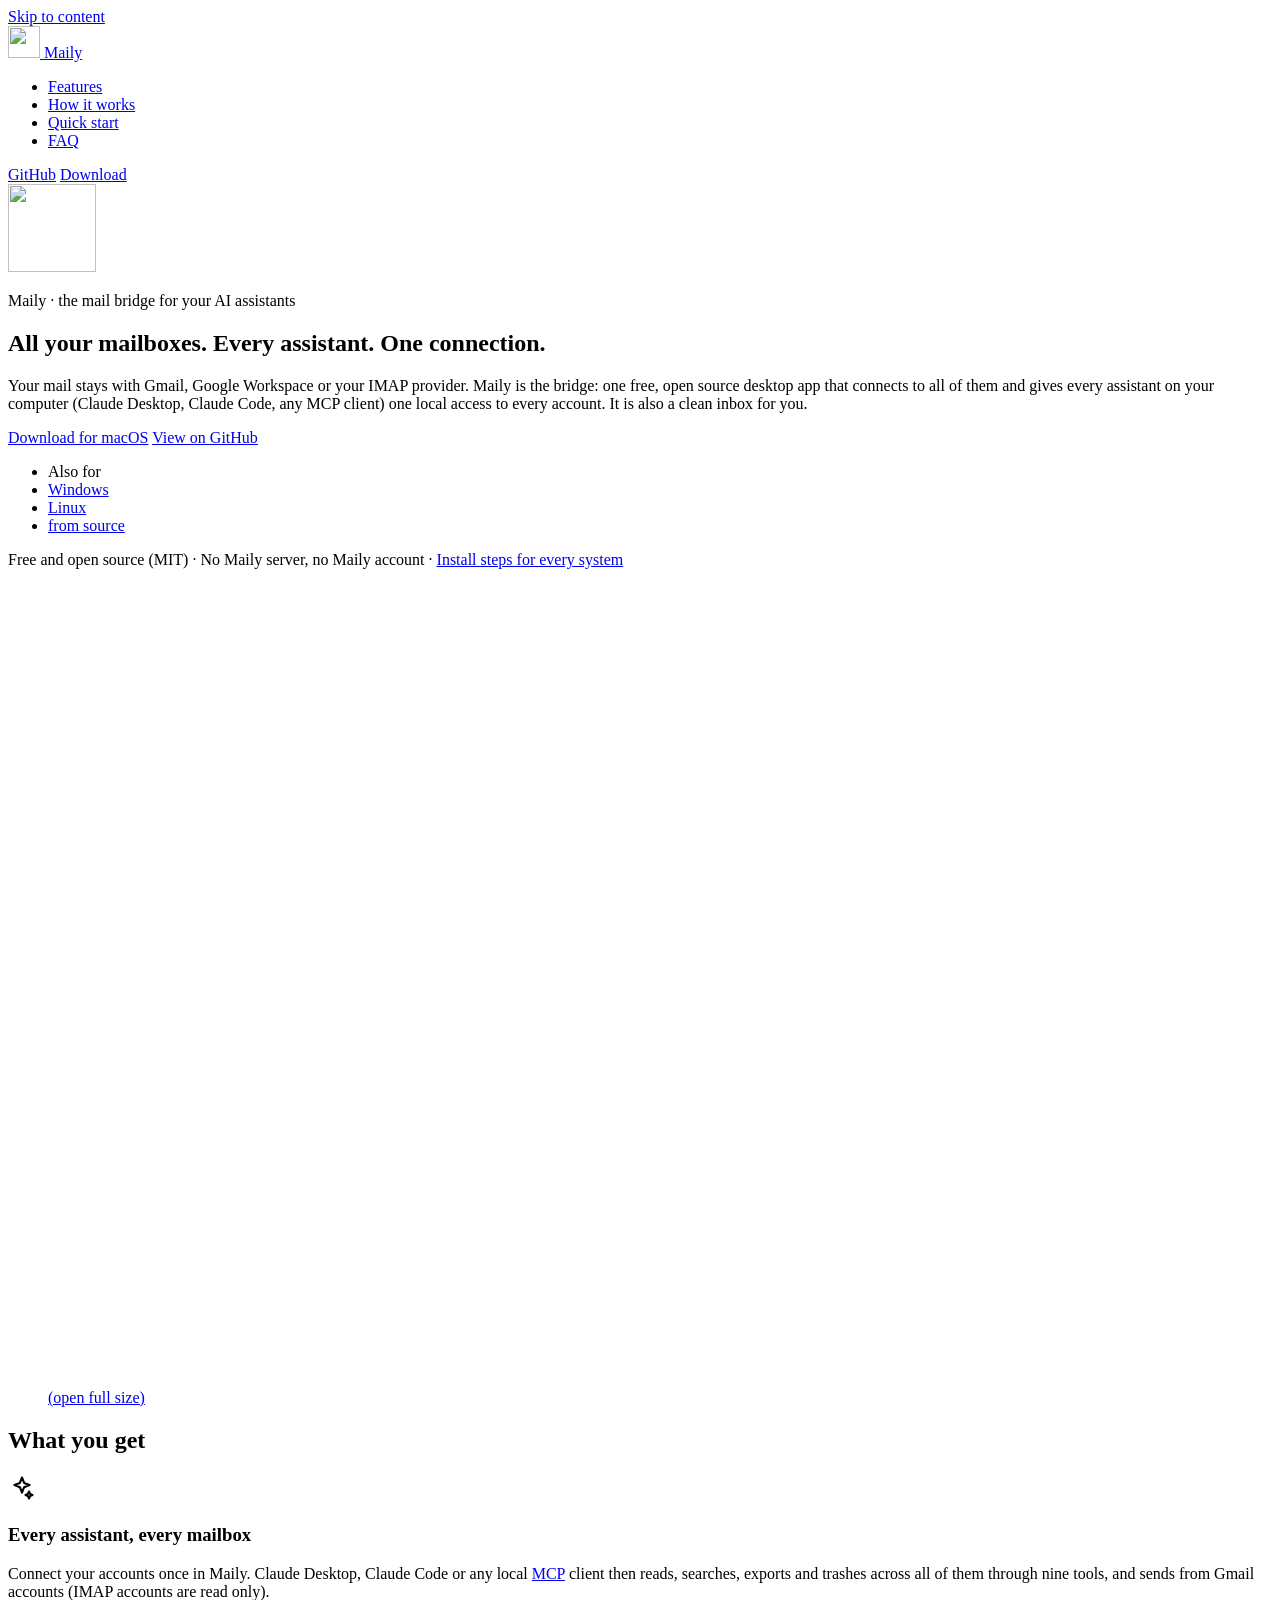
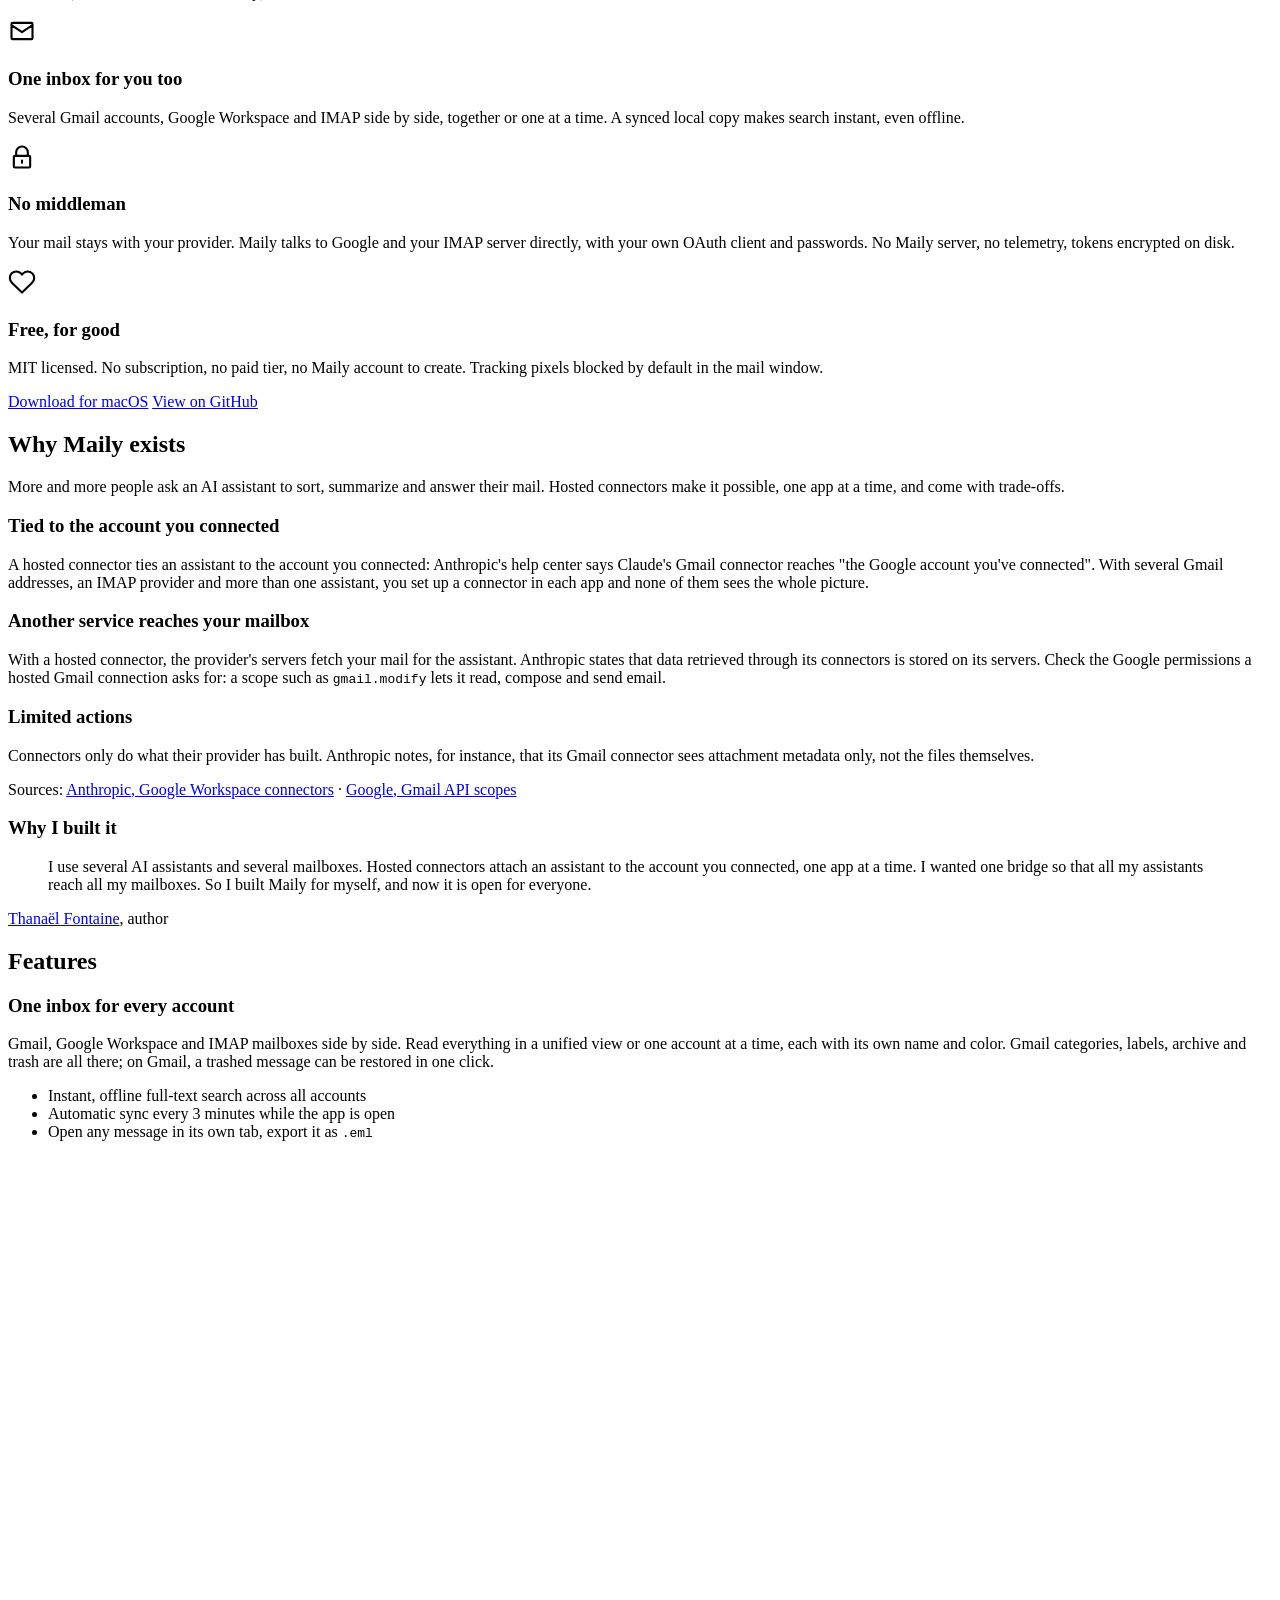
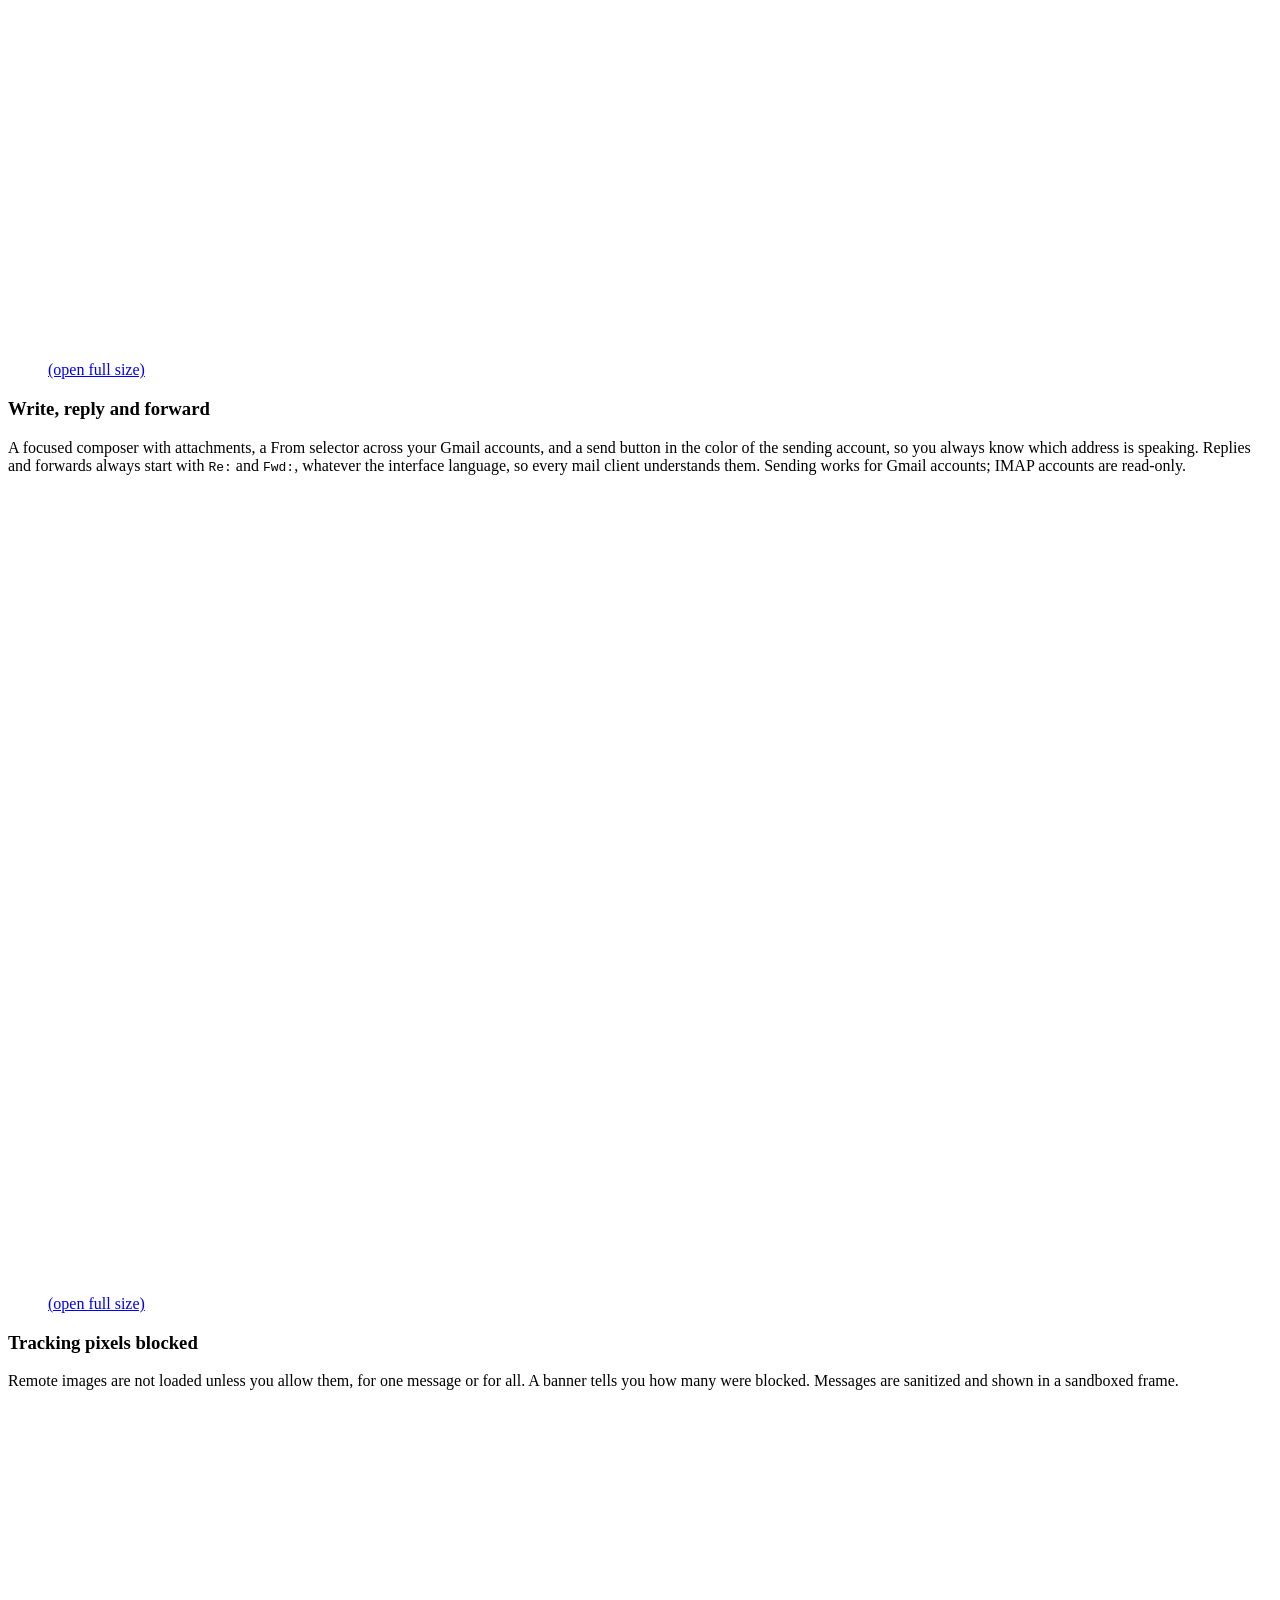
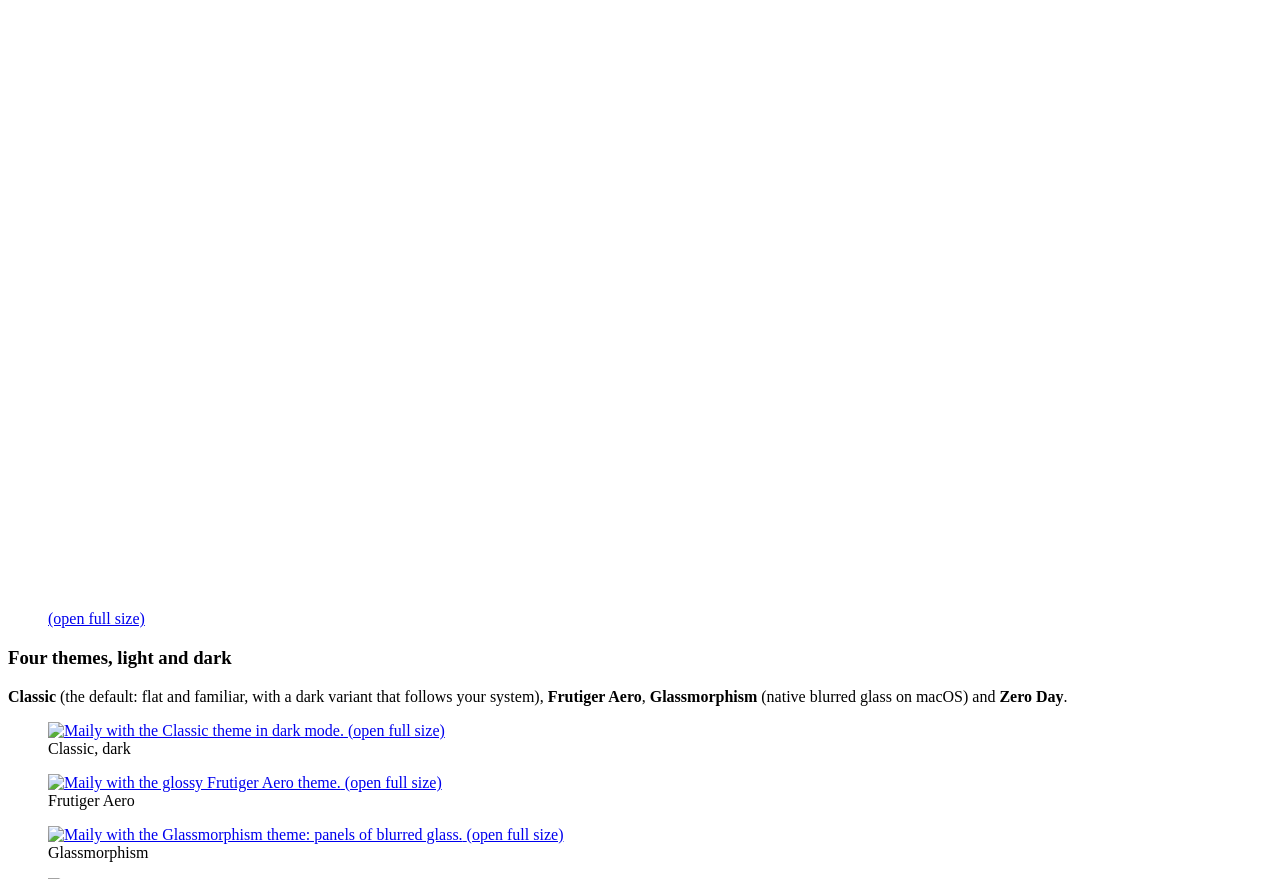
==== commit ba7e8dd6: "Apply review fixes: sending scope, why-I-built-it text, synced copy wording, DMG script robustness C" ====
--- a/site/index.html
+++ b/site/index.html
@@ -124,7 +124,7 @@
           <article class="benefit">
             <svg class="b-icon" viewBox="0 0 24 24" width="28" height="28" aria-hidden="true" focusable="false"><path d="M12 3l1.8 4.7L18.5 9.5l-4.7 1.8L12 16l-1.8-4.7L5.5 9.5l4.7-1.8zM18 15l.9 2.1L21 18l-2.1.9L18 21l-.9-2.1L15 18l2.1-.9z" fill="none" stroke="currentColor" stroke-width="1.8" stroke-linecap="round" stroke-linejoin="round"/></svg>
             <h3>Every assistant, every mailbox</h3>
-            <p>Connect your accounts once in Maily. Claude Desktop, Claude Code or any local <a href="https://modelcontextprotocol.io/">MCP</a> client then reads, searches, exports, trashes and sends across all of them through nine tools.</p>
+            <p>Connect your accounts once in Maily. Claude Desktop, Claude Code or any local <a href="https://modelcontextprotocol.io/">MCP</a> client then reads, searches, exports and trashes across all of them through nine tools, and sends from Gmail accounts (IMAP accounts are read only).</p>
           </article>
           <article class="benefit">
             <svg class="b-icon" viewBox="0 0 24 24" width="28" height="28" aria-hidden="true" focusable="false"><path d="M3 7l9 6 9-6M4 5h16a1 1 0 0 1 1 1v12a1 1 0 0 1-1 1H4a1 1 0 0 1-1-1V6a1 1 0 0 1 1-1z" fill="none" stroke="currentColor" stroke-width="1.8" stroke-linecap="round" stroke-linejoin="round"/></svg>
@@ -172,7 +172,7 @@
           <aside class="quote" aria-labelledby="why-built">
             <h3 id="why-built">Why I built it</h3>
             <blockquote>
-              <p>I use several assistants and several mailboxes, and every app wanted its own connector, tied to one account. I wanted one bridge that all my assistants could use, simple, fast and free. So I built Maily for myself, and now it is open for everyone.</p>
+              <p>I use several AI assistants and several mailboxes. Hosted connectors attach an assistant to the account you connected, one app at a time. I wanted one bridge so that all my assistants reach all my mailboxes. So I built Maily for myself, and now it is open for everyone.</p>
             </blockquote>
             <p class="sig"><a href="https://thanaelfontaine.eu">Thanaël Fontaine</a>, author</p>
           </aside>
@@ -406,7 +406,7 @@
                 <p class="os-file"><code>Maily-X.Y.Z-windows-x64.zip</code><span>64-bit</span></p>
                 <ol>
                   <li>Extract the zip.</li>
-                  <li>Run <code>Maily.exe</code> in the extracted folder.</li>
+                  <li>Run <code>Maily.exe</code> in the extracted <code>Maily</code> folder. Keep the whole folder: <code>Maily.exe</code> needs the files next to it.</li>
                   <li>If Microsoft Defender SmartScreen says <strong>Windows protected your PC</strong>, click <strong>More info</strong>, then <strong>Run anyway</strong> (<a href="https://learn.microsoft.com/en-us/windows/apps/package-and-deploy/smartscreen-reputation">Microsoft's note</a>).</li>
                 </ol>
                 <a class="btn btn-ghost" href="https://github.com/ThanaelFontaine/Maily/releases/latest">Download for Windows</a>
@@ -418,7 +418,7 @@
                 <p class="os-file"><code>Maily-X.Y.Z-linux-x64.tar.gz</code><span>x86_64</span></p>
                 <ol>
                   <li>Extract it: <code>tar -xzf Maily-X.Y.Z-linux-x64.tar.gz</code></li>
-                  <li>Run <code>./maily</code> in the extracted folder.</li>
+                  <li>Run <code>./maily</code> in the extracted <code>Maily</code> folder.</li>
                   <li>Optional: add Maily to your app menu with the included <code>maily.desktop</code> file, as <code>INSTALL.txt</code> explains. The window needs GTK and WebKit2GTK (<a href="https://github.com/ThanaelFontaine/Maily/blob/main/docs/BUILD.md">packages per distribution</a>).</li>
                 </ol>
                 <a class="btn btn-ghost" href="https://github.com/ThanaelFontaine/Maily/releases/latest">Download for Linux</a>
